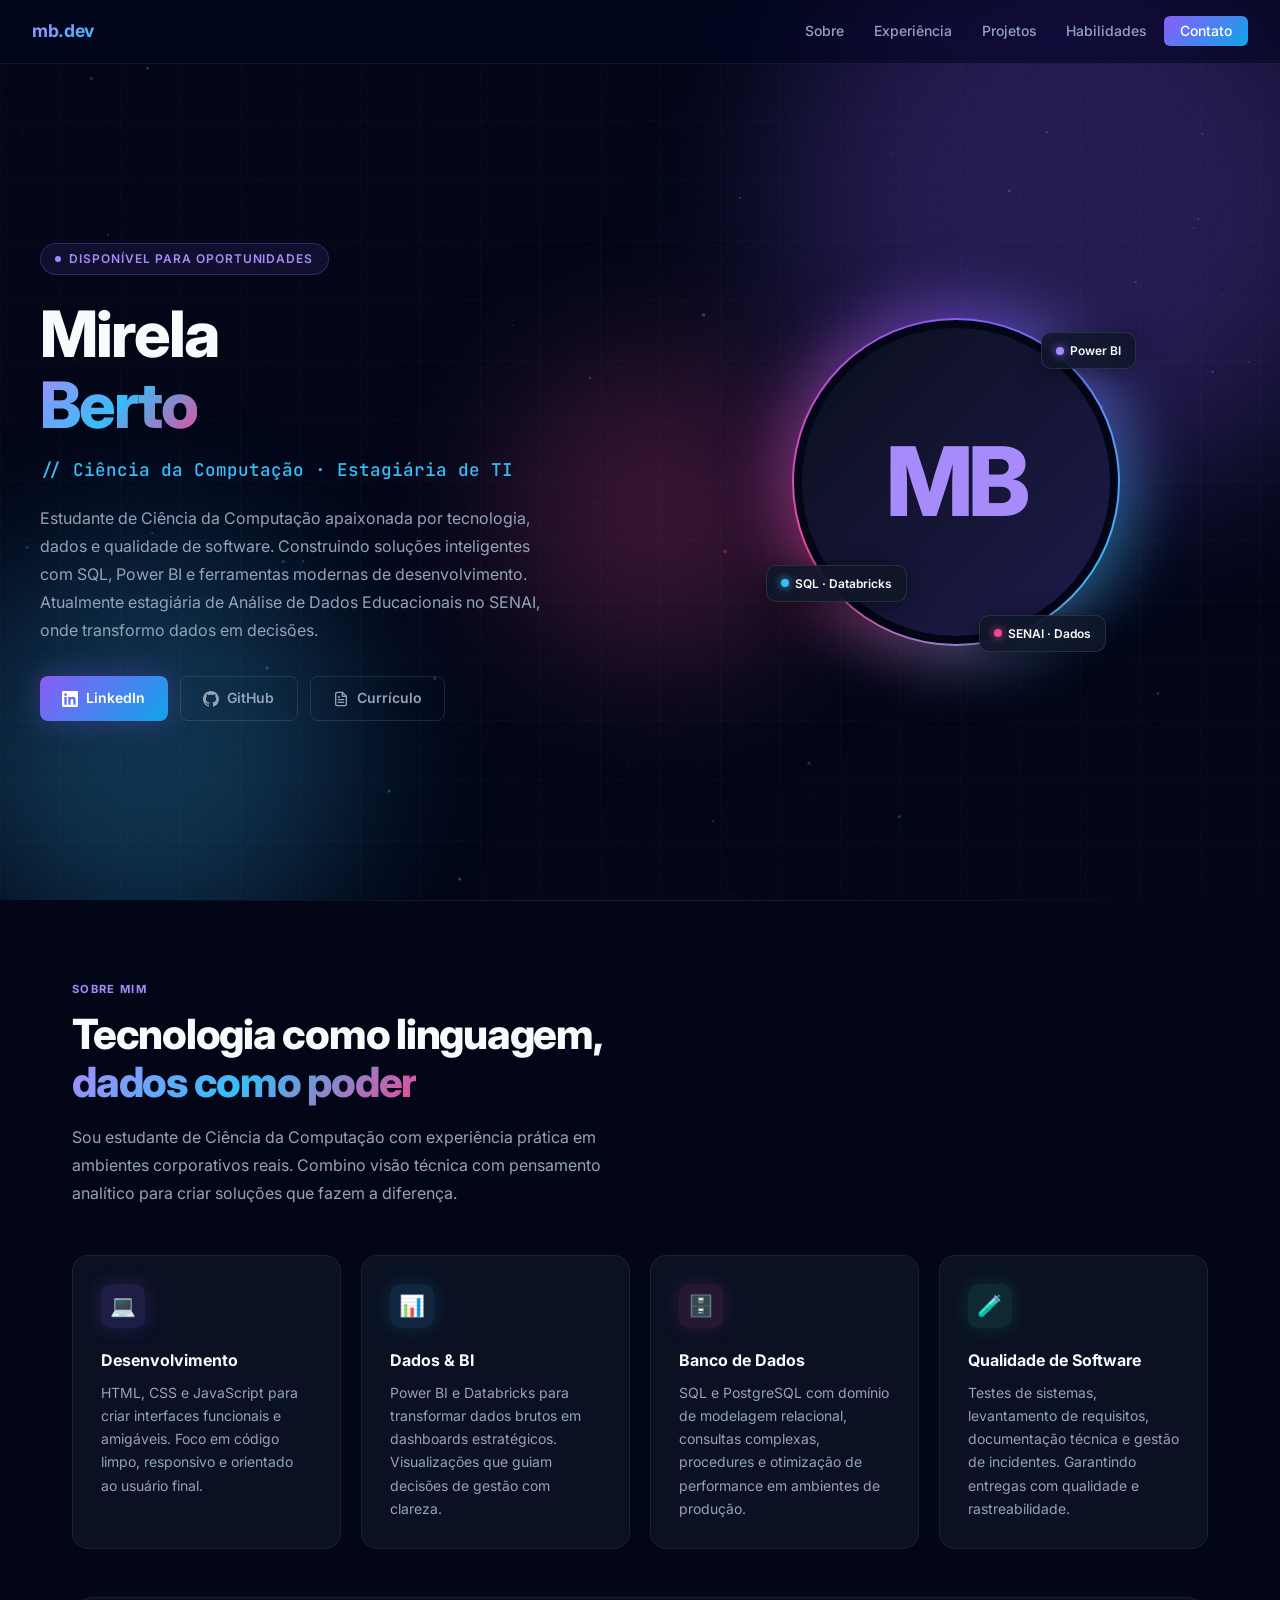
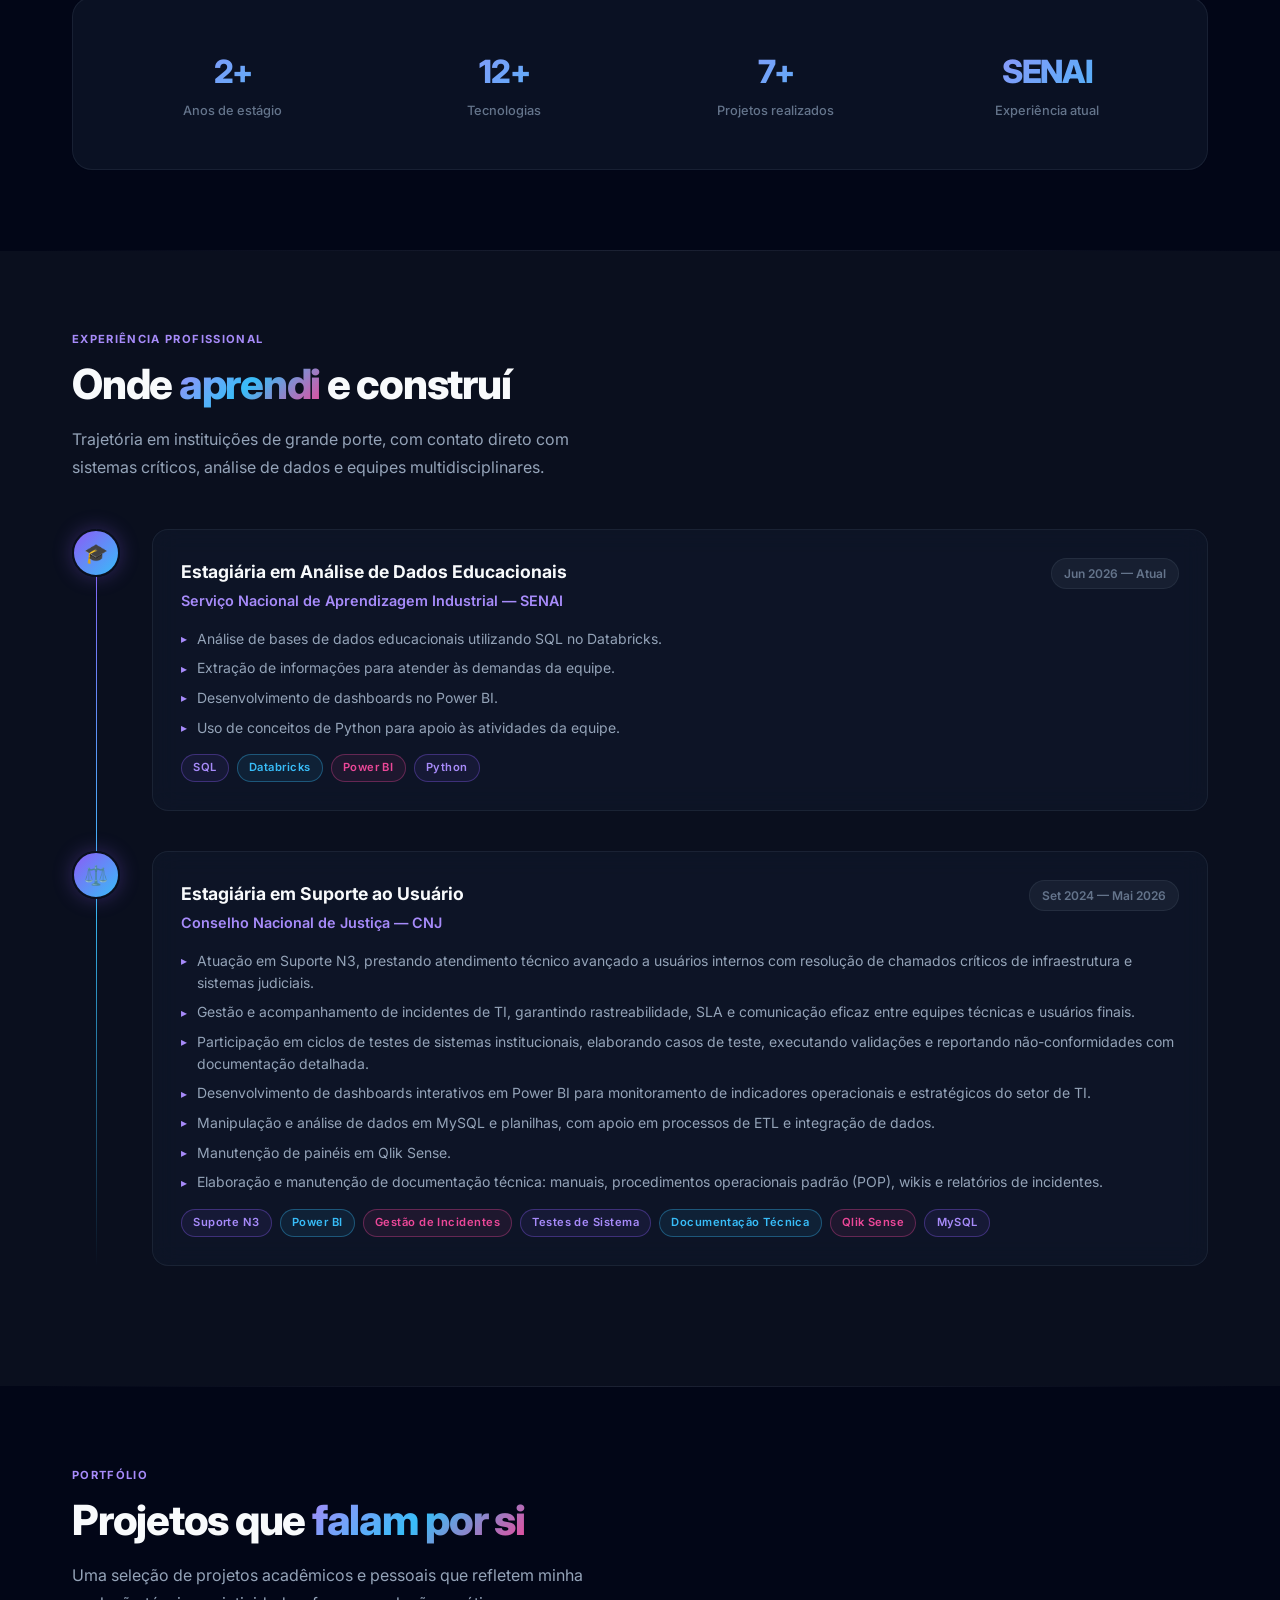
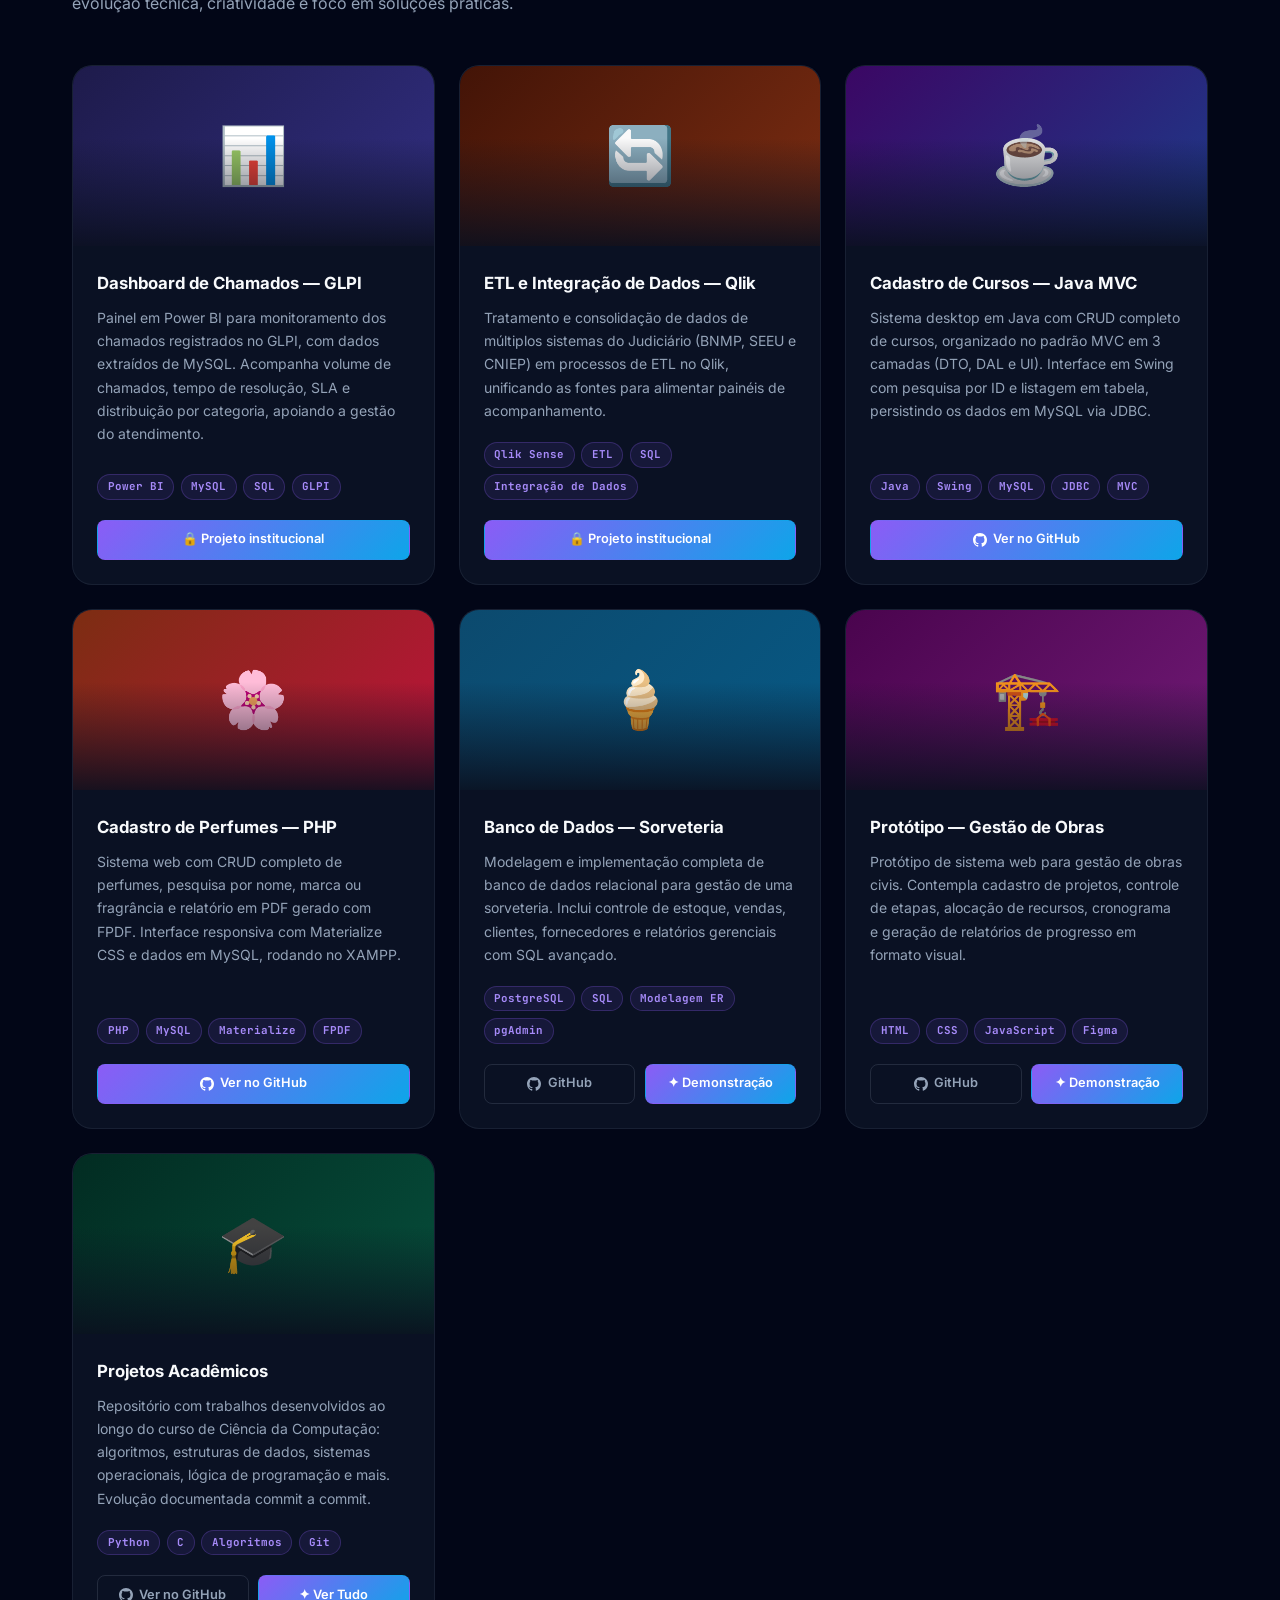
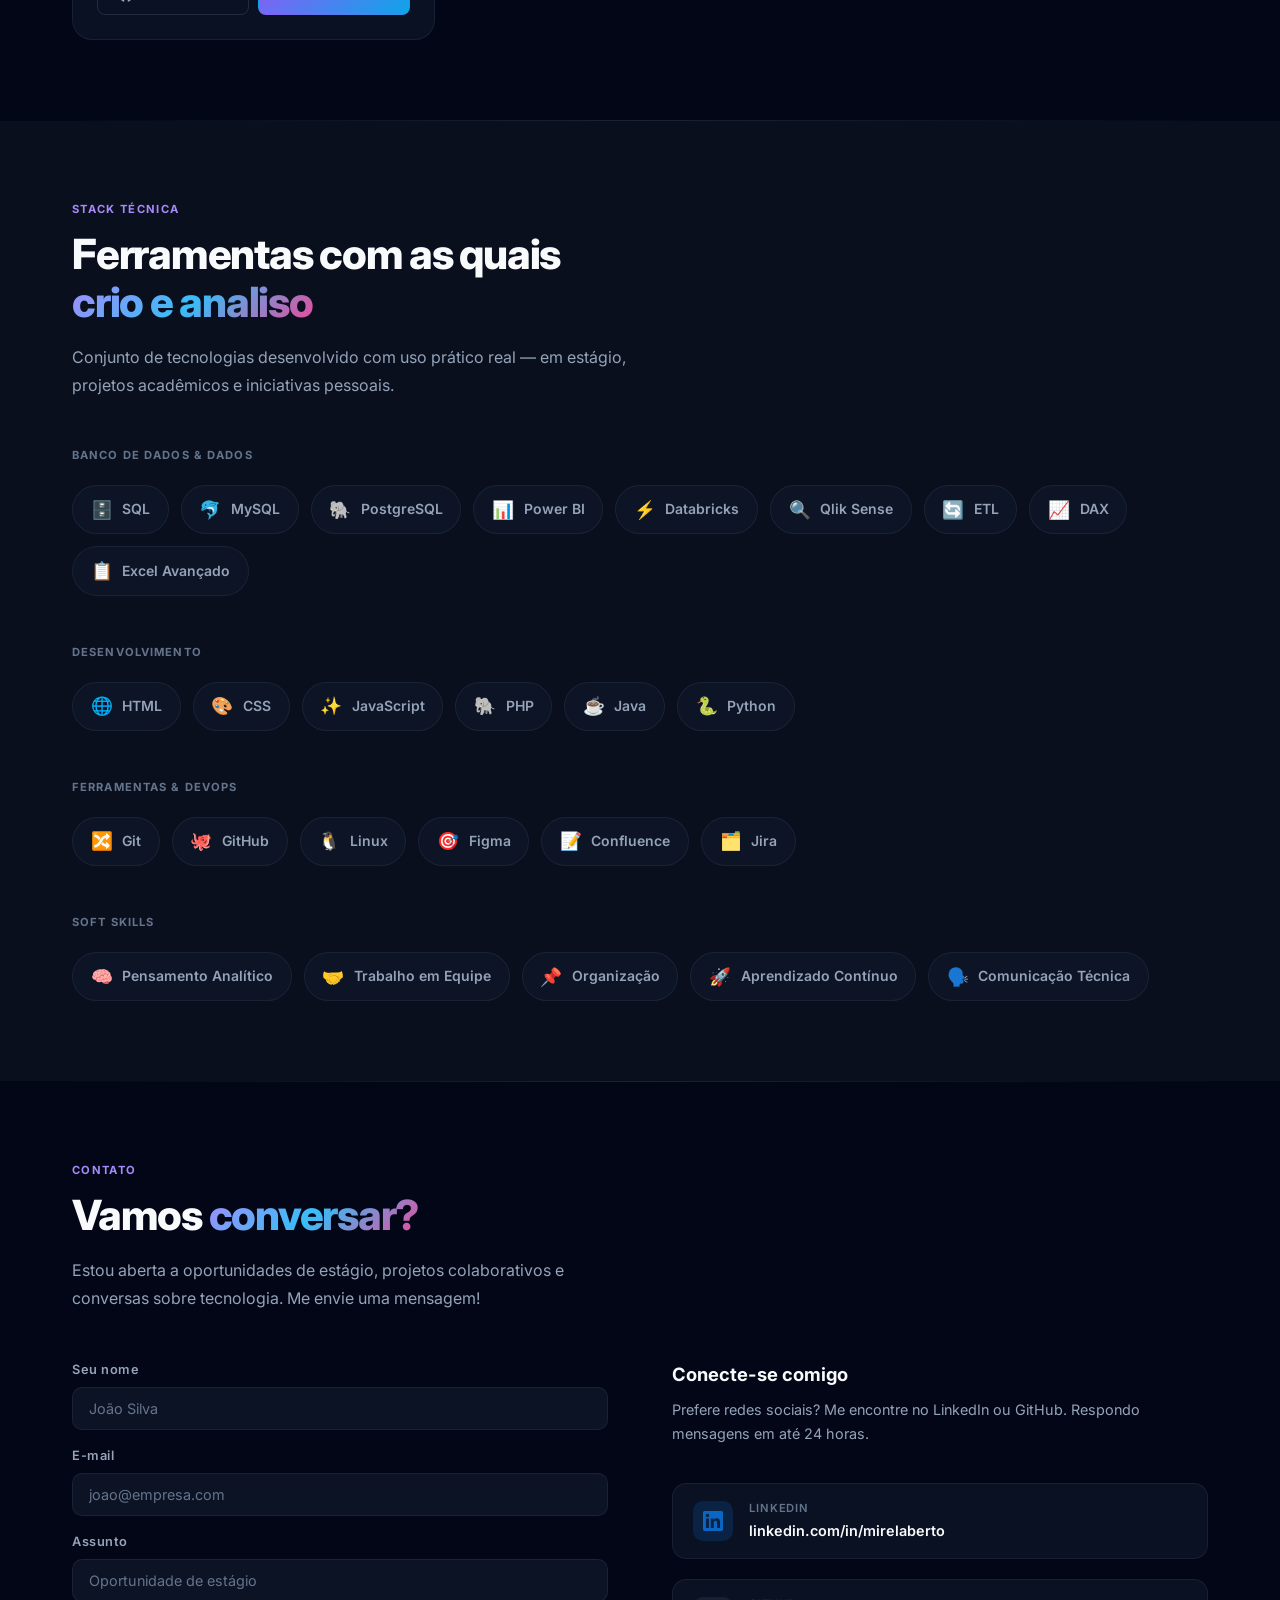
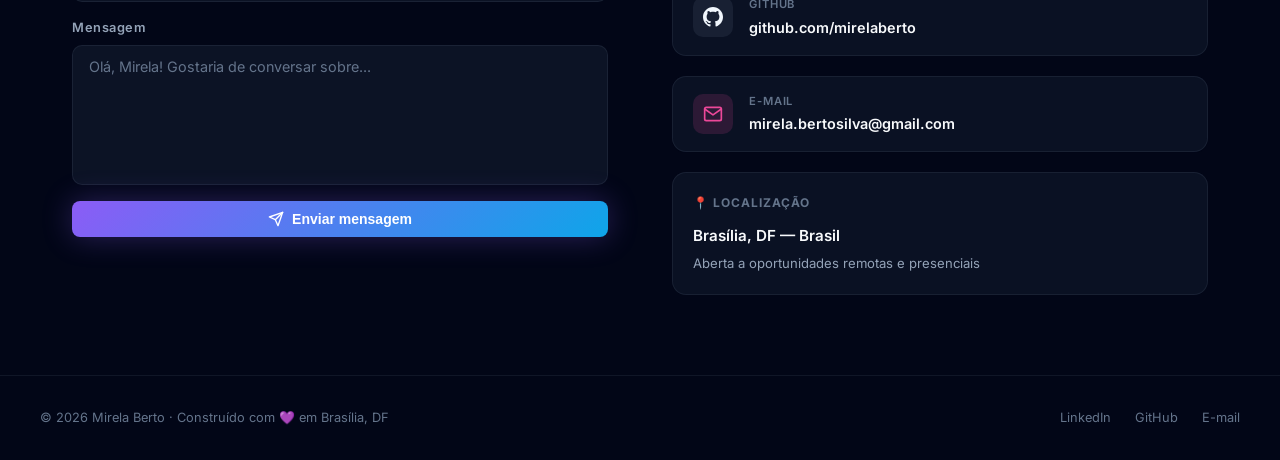
==== index.html @ b23df84f "feat: atualiza portfólio com o currículo (SENAI, CNJ, habilidades, e-mail, currículo em PDF) - adici" ====
<!DOCTYPE html>
<html lang="pt-BR">
<head>
<meta charset="UTF-8" />
<meta name="viewport" content="width=device-width, initial-scale=1.0" />
<title>Mirela Berto — Ciência da Computação</title>
<link rel="preconnect" href="https://fonts.googleapis.com" />
<link rel="preconnect" href="https://fonts.gstatic.com" crossorigin />
<link href="https://fonts.googleapis.com/css2?family=Inter:wght@300;400;500;600;700;800;900&family=JetBrains+Mono:wght@400;500&display=swap" rel="stylesheet" />
<link rel="stylesheet" href="css/style.css" />
</head>
<body>

<!-- ─── NAVBAR ─── -->
<nav id="navbar">
  <a class="nav-logo" href="#hero">mb.dev</a>
  <ul class="nav-links">
    <li><a href="#sobre">Sobre</a></li>
    <li><a href="#experiencia">Experiência</a></li>
    <li><a href="#projetos">Projetos</a></li>
    <li><a href="#habilidades">Habilidades</a></li>
    <li><a href="#contato" class="nav-cta">Contato</a></li>
  </ul>
  <button class="hamburger" id="hamburger" aria-label="Menu">
    <span></span><span></span><span></span>
  </button>
</nav>

<!-- ─── MOBILE NAV ─── -->
<div class="mobile-nav" id="mobileNav">
  <a href="#sobre" onclick="closeMobileNav()">Sobre</a>
  <a href="#experiencia" onclick="closeMobileNav()">Experiência</a>
  <a href="#projetos" onclick="closeMobileNav()">Projetos</a>
  <a href="#habilidades" onclick="closeMobileNav()">Habilidades</a>
  <a href="#contato" onclick="closeMobileNav()">Contato</a>
</div>

<!-- ─── HERO ─── -->
<section id="hero">
  <div class="hero-bg">
    <div class="hero-grid"></div>
    <div class="hero-orb orb1"></div>
    <div class="hero-orb orb2"></div>
    <div class="hero-orb orb3"></div>
  </div>
  <div class="hero-content">
    <div class="hero-text">
      <div class="hero-badge">Disponível para oportunidades</div>
      <h1>Mirela<br /><span class="gradient-text">Berto</span></h1>
      <p class="hero-subtitle">// Ciência da Computação · Estagiária de TI</p>
      <p class="hero-desc">
        Estudante de Ciência da Computação apaixonada por tecnologia, dados e qualidade de software. 
        Construindo soluções inteligentes com SQL, Power BI e ferramentas modernas de desenvolvimento. 
        Atualmente estagiária de Análise de Dados Educacionais no SENAI, onde transformo dados em decisões.
      </p>
      <div class="hero-buttons">
        <a href="https://linkedin.com/in/mirelaberto" target="_blank" class="btn btn-primary">
          <svg width="16" height="16" viewBox="0 0 24 24" fill="currentColor"><path d="M20.447 20.452h-3.554v-5.569c0-1.328-.027-3.037-1.852-3.037-1.853 0-2.136 1.445-2.136 2.939v5.667H9.351V9h3.414v1.561h.046c.477-.9 1.637-1.85 3.37-1.85 3.601 0 4.267 2.37 4.267 5.455v6.286zM5.337 7.433c-1.144 0-2.063-.926-2.063-2.065 0-1.138.92-2.063 2.063-2.063 1.14 0 2.064.925 2.064 2.063 0 1.139-.925 2.065-2.064 2.065zm1.782 13.019H3.555V9h3.564v11.452zM22.225 0H1.771C.792 0 0 .774 0 1.729v20.542C0 23.227.792 24 1.771 24h20.451C23.2 24 24 23.227 24 22.271V1.729C24 .774 23.2 0 22.222 0h.003z"/></svg>
          LinkedIn
        </a>
        <a href="https://github.com/mirelaberto" target="_blank" class="btn btn-outline">
          <svg width="16" height="16" viewBox="0 0 24 24" fill="currentColor"><path d="M12 0c-6.626 0-12 5.373-12 12 0 5.302 3.438 9.8 8.207 11.387.599.111.793-.261.793-.577v-2.234c-3.338.726-4.033-1.416-4.033-1.416-.546-1.387-1.333-1.756-1.333-1.756-1.089-.745.083-.729.083-.729 1.205.084 1.839 1.237 1.839 1.237 1.07 1.834 2.807 1.304 3.492.997.107-.775.418-1.305.762-1.604-2.665-.305-5.467-1.334-5.467-5.931 0-1.311.469-2.381 1.236-3.221-.124-.303-.535-1.524.117-3.176 0 0 1.008-.322 3.301 1.23.957-.266 1.983-.399 3.003-.404 1.02.005 2.047.138 3.006.404 2.291-1.552 3.297-1.23 3.297-1.23.653 1.653.242 2.874.118 3.176.77.84 1.235 1.911 1.235 3.221 0 4.609-2.807 5.624-5.479 5.921.43.372.823 1.102.823 2.222v3.293c0 .319.192.694.801.576 4.765-1.589 8.199-6.086 8.199-11.386 0-6.627-5.373-12-12-12z"/></svg>
          GitHub
        </a>
        <a href="assets/Curriculo-Mirela-Berto.pdf" target="_blank" download class="btn btn-outline">
          <svg width="16" height="16" viewBox="0 0 24 24" fill="none" stroke="currentColor" stroke-width="2" stroke-linecap="round" stroke-linejoin="round"><path d="M14 2H6a2 2 0 0 0-2 2v16a2 2 0 0 0 2 2h12a2 2 0 0 0 2-2V8z"/><polyline points="14 2 14 8 20 8"/><line x1="16" y1="13" x2="8" y2="13"/><line x1="16" y1="17" x2="8" y2="17"/><polyline points="10 9 9 9 8 9"/></svg>
          Currículo
        </a>
      </div>
    </div>
    <div class="hero-visual">
      <div class="profile-wrapper">
        <div class="profile-glow"></div>
        <div class="profile-ring"><div class="profile-ring-inner"></div></div>
        <div class="profile-img">MB</div>
        <div class="float-tag ft1 tag-purple">
          <span class="tag-dot"></span> Power BI
        </div>
        <div class="float-tag ft2 tag-blue">
          <span class="tag-dot"></span> SQL · Databricks
        </div>
        <div class="float-tag ft3 tag-pink">
          <span class="tag-dot"></span> SENAI · Dados
        </div>
      </div>
    </div>
  </div>
</section>

<!-- ─── SOBRE ─── -->
<div class="section-divider"></div>
<section id="sobre">
  <div class="section-wrapper">
    <p class="section-label reveal">Sobre mim</p>
    <h2 class="section-title reveal">Tecnologia como linguagem,<br /><span class="gradient-text">dados como poder</span></h2>
    <p class="section-desc reveal">
      Sou estudante de Ciência da Computação com experiência prática em ambientes corporativos reais. 
      Combino visão técnica com pensamento analítico para criar soluções que fazem a diferença.
    </p>
    <div class="about-grid">
      <div class="about-card reveal">
        <div class="card-icon icon-purple">💻</div>
        <h3 class="card-title">Desenvolvimento</h3>
        <p class="card-desc">HTML, CSS e JavaScript para criar interfaces funcionais e amigáveis. Foco em código limpo, responsivo e orientado ao usuário final.</p>
      </div>
      <div class="about-card reveal">
        <div class="card-icon icon-blue">📊</div>
        <h3 class="card-title">Dados & BI</h3>
        <p class="card-desc">Power BI e Databricks para transformar dados brutos em dashboards estratégicos. Visualizações que guiam decisões de gestão com clareza.</p>
      </div>
      <div class="about-card reveal">
        <div class="card-icon icon-pink">🗄️</div>
        <h3 class="card-title">Banco de Dados</h3>
        <p class="card-desc">SQL e PostgreSQL com domínio de modelagem relacional, consultas complexas, procedures e otimização de performance em ambientes de produção.</p>
      </div>
      <div class="about-card reveal">
        <div class="card-icon icon-green">🧪</div>
        <h3 class="card-title">Qualidade de Software</h3>
        <p class="card-desc">Testes de sistemas, levantamento de requisitos, documentação técnica e gestão de incidentes. Garantindo entregas com qualidade e rastreabilidade.</p>
      </div>
    </div>
    <div class="stats-row reveal">
      <div class="stat-item">
        <div class="stat-num">2+</div>
        <div class="stat-label">Anos de estágio</div>
      </div>
      <div class="stat-item">
        <div class="stat-num">12+</div>
        <div class="stat-label">Tecnologias</div>
      </div>
      <div class="stat-item">
        <div class="stat-num">7+</div>
        <div class="stat-label">Projetos realizados</div>
      </div>
      <div class="stat-item">
        <div class="stat-num">SENAI</div>
        <div class="stat-label">Experiência atual</div>
      </div>
    </div>
  </div>
</section>

<!-- ─── EXPERIÊNCIA ─── -->
<div class="section-divider"></div>
<section id="experiencia">
  <div class="section-wrapper">
    <p class="section-label reveal">Experiência profissional</p>
    <h2 class="section-title reveal">Onde <span class="gradient-text">aprendi</span> e construí</h2>
    <p class="section-desc reveal">
      Trajetória em instituições de grande porte, com contato direto com sistemas críticos, análise de dados e equipes multidisciplinares.
    </p>
    <div class="timeline">
      <div class="timeline-item">
        <div class="timeline-dot">🎓</div>
        <div class="timeline-body">
          <div class="timeline-header">
            <div>
              <div class="timeline-role">Estagiária em Análise de Dados Educacionais</div>
              <div class="timeline-company">Serviço Nacional de Aprendizagem Industrial — SENAI</div>
            </div>
            <span class="timeline-date">Jun 2026 — Atual</span>
          </div>
          <ul class="timeline-tasks">
            <li>Análise de bases de dados educacionais utilizando SQL no Databricks.</li>
            <li>Extração de informações para atender às demandas da equipe.</li>
            <li>Desenvolvimento de dashboards no Power BI.</li>
            <li>Uso de conceitos de Python para apoio às atividades da equipe.</li>
          </ul>
          <div class="timeline-tags">
            <span class="tech-tag tag-v-purple">SQL</span>
            <span class="tech-tag tag-v-blue">Databricks</span>
            <span class="tech-tag tag-v-pink">Power BI</span>
            <span class="tech-tag tag-v-purple">Python</span>
          </div>
        </div>
      </div>
      <div class="timeline-item">
        <div class="timeline-dot">⚖️</div>
        <div class="timeline-body">
          <div class="timeline-header">
            <div>
              <div class="timeline-role">Estagiária em Suporte ao Usuário</div>
              <div class="timeline-company">Conselho Nacional de Justiça — CNJ</div>
            </div>
            <span class="timeline-date">Set 2024 — Mai 2026</span>
          </div>
          <ul class="timeline-tasks">
            <li>Atuação em Suporte N3, prestando atendimento técnico avançado a usuários internos com resolução de chamados críticos de infraestrutura e sistemas judiciais.</li>
            <li>Gestão e acompanhamento de incidentes de TI, garantindo rastreabilidade, SLA e comunicação eficaz entre equipes técnicas e usuários finais.</li>
            <li>Participação em ciclos de testes de sistemas institucionais, elaborando casos de teste, executando validações e reportando não-conformidades com documentação detalhada.</li>
            <li>Desenvolvimento de dashboards interativos em Power BI para monitoramento de indicadores operacionais e estratégicos do setor de TI.</li>
            <li>Manipulação e análise de dados em MySQL e planilhas, com apoio em processos de ETL e integração de dados.</li>
            <li>Manutenção de painéis em Qlik Sense.</li>
            <li>Elaboração e manutenção de documentação técnica: manuais, procedimentos operacionais padrão (POP), wikis e relatórios de incidentes.</li>
          </ul>
          <div class="timeline-tags">
            <span class="tech-tag tag-v-purple">Suporte N3</span>
            <span class="tech-tag tag-v-blue">Power BI</span>
            <span class="tech-tag tag-v-pink">Gestão de Incidentes</span>
            <span class="tech-tag tag-v-purple">Testes de Sistema</span>
            <span class="tech-tag tag-v-blue">Documentação Técnica</span>
            <span class="tech-tag tag-v-pink">Qlik Sense</span>
            <span class="tech-tag tag-v-purple">MySQL</span>
          </div>
        </div>
      </div>
    </div>
  </div>
</section>

<!-- ─── PROJETOS ─── -->
<div class="section-divider"></div>
<section id="projetos">
  <div class="section-wrapper">
    <p class="section-label reveal">Portfólio</p>
    <h2 class="section-title reveal">Projetos que <span class="gradient-text">falam por si</span></h2>
    <p class="section-desc reveal">
      Uma seleção de projetos acadêmicos e pessoais que refletem minha evolução técnica, criatividade e foco em soluções práticas.
    </p>
    <div class="projects-grid">

      <!-- Projeto 1 -->
      <div class="project-card reveal">
        <div class="project-image">
          <div class="proj-bg proj-bg-1">📊</div>
        </div>
        <div class="project-body">
          <h3 class="project-title">Dashboard de Chamados — GLPI</h3>
          <p class="project-desc">Painel em Power BI para monitoramento dos chamados registrados no GLPI, com dados extraídos de MySQL. Acompanha volume de chamados, tempo de resolução, SLA e distribuição por categoria, apoiando a gestão do atendimento.</p>
          <div class="project-stack">
            <span class="stack-badge">Power BI</span>
            <span class="stack-badge">MySQL</span>
            <span class="stack-badge">SQL</span>
            <span class="stack-badge">GLPI</span>
          </div>
          <div class="project-actions">
            <a href="#" class="proj-btn proj-btn-primary" onclick="showToast('🔒 Projeto institucional — acesso restrito'); return false;">
              🔒 Projeto institucional
            </a>
          </div>
        </div>
      </div>

      <!-- Projeto 2 -->
      <div class="project-card reveal">
        <div class="project-image">
          <div class="proj-bg proj-bg-5">🔄</div>
        </div>
        <div class="project-body">
          <h3 class="project-title">ETL e Integração de Dados — Qlik</h3>
          <p class="project-desc">Tratamento e consolidação de dados de múltiplos sistemas do Judiciário (BNMP, SEEU e CNIEP) em processos de ETL no Qlik, unificando as fontes para alimentar painéis de acompanhamento.</p>
          <div class="project-stack">
            <span class="stack-badge">Qlik Sense</span>
            <span class="stack-badge">ETL</span>
            <span class="stack-badge">SQL</span>
            <span class="stack-badge">Integração de Dados</span>
          </div>
          <div class="project-actions">
            <a href="#" class="proj-btn proj-btn-primary" onclick="showToast('🔒 Projeto institucional — acesso restrito'); return false;">
              🔒 Projeto institucional
            </a>
          </div>
        </div>
      </div>

      <!-- Projeto 3 -->
      <div class="project-card reveal">
        <div class="project-image">
          <div class="proj-bg proj-bg-6">☕</div>
        </div>
        <div class="project-body">
          <h3 class="project-title">Cadastro de Cursos — Java MVC</h3>
          <p class="project-desc">Sistema desktop em Java com CRUD completo de cursos, organizado no padrão MVC em 3 camadas (DTO, DAL e UI). Interface em Swing com pesquisa por ID e listagem em tabela, persistindo os dados em MySQL via JDBC.</p>
          <div class="project-stack">
            <span class="stack-badge">Java</span>
            <span class="stack-badge">Swing</span>
            <span class="stack-badge">MySQL</span>
            <span class="stack-badge">JDBC</span>
            <span class="stack-badge">MVC</span>
          </div>
          <div class="project-actions">
            <a href="https://github.com/MirelaBerto/provaA1_Cursos" target="_blank" class="proj-btn proj-btn-primary">
              <svg width="14" height="14" viewBox="0 0 24 24" fill="currentColor"><path d="M12 0c-6.626 0-12 5.373-12 12 0 5.302 3.438 9.8 8.207 11.387.599.111.793-.261.793-.577v-2.234c-3.338.726-4.033-1.416-4.033-1.416-.546-1.387-1.333-1.756-1.333-1.756-1.089-.745.083-.729.083-.729 1.205.084 1.839 1.237 1.839 1.237 1.07 1.834 2.807 1.304 3.492.997.107-.775.418-1.305.762-1.604-2.665-.305-5.467-1.334-5.467-5.931 0-1.311.469-2.381 1.236-3.221-.124-.303-.535-1.524.117-3.176 0 0 1.008-.322 3.301 1.23.957-.266 1.983-.399 3.003-.404 1.02.005 2.047.138 3.006.404 2.291-1.552 3.297-1.23 3.297-1.23.653 1.653.242 2.874.118 3.176.77.84 1.235 1.911 1.235 3.221 0 4.609-2.807 5.624-5.479 5.921.43.372.823 1.102.823 2.222v3.293c0 .319.192.694.801.576 4.765-1.589 8.199-6.086 8.199-11.386 0-6.627-5.373-12-12-12z"/></svg>
              Ver no GitHub
            </a>
          </div>
        </div>
      </div>

      <!-- Projeto 4 -->
      <div class="project-card reveal">
        <div class="project-image">
          <div class="proj-bg proj-bg-7">🌸</div>
        </div>
        <div class="project-body">
          <h3 class="project-title">Cadastro de Perfumes — PHP</h3>
          <p class="project-desc">Sistema web com CRUD completo de perfumes, pesquisa por nome, marca ou fragrância e relatório em PDF gerado com FPDF. Interface responsiva com Materialize CSS e dados em MySQL, rodando no XAMPP.</p>
          <div class="project-stack">
            <span class="stack-badge">PHP</span>
            <span class="stack-badge">MySQL</span>
            <span class="stack-badge">Materialize</span>
            <span class="stack-badge">FPDF</span>
          </div>
          <div class="project-actions">
            <a href="https://github.com/MirelaBerto/ProvaA1Grupo16" target="_blank" class="proj-btn proj-btn-primary">
              <svg width="14" height="14" viewBox="0 0 24 24" fill="currentColor"><path d="M12 0c-6.626 0-12 5.373-12 12 0 5.302 3.438 9.8 8.207 11.387.599.111.793-.261.793-.577v-2.234c-3.338.726-4.033-1.416-4.033-1.416-.546-1.387-1.333-1.756-1.333-1.756-1.089-.745.083-.729.083-.729 1.205.084 1.839 1.237 1.839 1.237 1.07 1.834 2.807 1.304 3.492.997.107-.775.418-1.305.762-1.604-2.665-.305-5.467-1.334-5.467-5.931 0-1.311.469-2.381 1.236-3.221-.124-.303-.535-1.524.117-3.176 0 0 1.008-.322 3.301 1.23.957-.266 1.983-.399 3.003-.404 1.02.005 2.047.138 3.006.404 2.291-1.552 3.297-1.23 3.297-1.23.653 1.653.242 2.874.118 3.176.77.84 1.235 1.911 1.235 3.221 0 4.609-2.807 5.624-5.479 5.921.43.372.823 1.102.823 2.222v3.293c0 .319.192.694.801.576 4.765-1.589 8.199-6.086 8.199-11.386 0-6.627-5.373-12-12-12z"/></svg>
              Ver no GitHub
            </a>
          </div>
        </div>
      </div>

      <!-- Projeto 5 -->
      <div class="project-card reveal">
        <div class="project-image">
          <div class="proj-bg proj-bg-2">🍦</div>
        </div>
        <div class="project-body">
          <h3 class="project-title">Banco de Dados — Sorveteria</h3>
          <p class="project-desc">Modelagem e implementação completa de banco de dados relacional para gestão de uma sorveteria. Inclui controle de estoque, vendas, clientes, fornecedores e relatórios gerenciais com SQL avançado.</p>
          <div class="project-stack">
            <span class="stack-badge">PostgreSQL</span>
            <span class="stack-badge">SQL</span>
            <span class="stack-badge">Modelagem ER</span>
            <span class="stack-badge">pgAdmin</span>
          </div>
          <div class="project-actions">
            <a href="https://github.com/mirelaberto" target="_blank" class="proj-btn">
              <svg width="14" height="14" viewBox="0 0 24 24" fill="currentColor"><path d="M12 0c-6.626 0-12 5.373-12 12 0 5.302 3.438 9.8 8.207 11.387.599.111.793-.261.793-.577v-2.234c-3.338.726-4.033-1.416-4.033-1.416-.546-1.387-1.333-1.756-1.333-1.756-1.089-.745.083-.729.083-.729 1.205.084 1.839 1.237 1.839 1.237 1.07 1.834 2.807 1.304 3.492.997.107-.775.418-1.305.762-1.604-2.665-.305-5.467-1.334-5.467-5.931 0-1.311.469-2.381 1.236-3.221-.124-.303-.535-1.524.117-3.176 0 0 1.008-.322 3.301 1.23.957-.266 1.983-.399 3.003-.404 1.02.005 2.047.138 3.006.404 2.291-1.552 3.297-1.23 3.297-1.23.653 1.653.242 2.874.118 3.176.77.84 1.235 1.911 1.235 3.221 0 4.609-2.807 5.624-5.479 5.921.43.372.823 1.102.823 2.222v3.293c0 .319.192.694.801.576 4.765-1.589 8.199-6.086 8.199-11.386 0-6.627-5.373-12-12-12z"/></svg>
              GitHub
            </a>
            <a href="#" class="proj-btn proj-btn-primary" onclick="showToast('🚀 Demo em breve!'); return false;">
              ✦ Demonstração
            </a>
          </div>
        </div>
      </div>

      <!-- Projeto 6 -->
      <div class="project-card reveal">
        <div class="project-image">
          <div class="proj-bg proj-bg-3">🏗️</div>
        </div>
        <div class="project-body">
          <h3 class="project-title">Protótipo — Gestão de Obras</h3>
          <p class="project-desc">Protótipo de sistema web para gestão de obras civis. Contempla cadastro de projetos, controle de etapas, alocação de recursos, cronograma e geração de relatórios de progresso em formato visual.</p>
          <div class="project-stack">
            <span class="stack-badge">HTML</span>
            <span class="stack-badge">CSS</span>
            <span class="stack-badge">JavaScript</span>
            <span class="stack-badge">Figma</span>
          </div>
          <div class="project-actions">
            <a href="https://github.com/mirelaberto" target="_blank" class="proj-btn">
              <svg width="14" height="14" viewBox="0 0 24 24" fill="currentColor"><path d="M12 0c-6.626 0-12 5.373-12 12 0 5.302 3.438 9.8 8.207 11.387.599.111.793-.261.793-.577v-2.234c-3.338.726-4.033-1.416-4.033-1.416-.546-1.387-1.333-1.756-1.333-1.756-1.089-.745.083-.729.083-.729 1.205.084 1.839 1.237 1.839 1.237 1.07 1.834 2.807 1.304 3.492.997.107-.775.418-1.305.762-1.604-2.665-.305-5.467-1.334-5.467-5.931 0-1.311.469-2.381 1.236-3.221-.124-.303-.535-1.524.117-3.176 0 0 1.008-.322 3.301 1.23.957-.266 1.983-.399 3.003-.404 1.02.005 2.047.138 3.006.404 2.291-1.552 3.297-1.23 3.297-1.23.653 1.653.242 2.874.118 3.176.77.84 1.235 1.911 1.235 3.221 0 4.609-2.807 5.624-5.479 5.921.43.372.823 1.102.823 2.222v3.293c0 .319.192.694.801.576 4.765-1.589 8.199-6.086 8.199-11.386 0-6.627-5.373-12-12-12z"/></svg>
              GitHub
            </a>
            <a href="#" class="proj-btn proj-btn-primary" onclick="showToast('🚀 Demo em breve!'); return false;">
              ✦ Demonstração
            </a>
          </div>
        </div>
      </div>

      <!-- Projeto 7 -->
      <div class="project-card reveal">
        <div class="project-image">
          <div class="proj-bg proj-bg-4">🎓</div>
        </div>
        <div class="project-body">
          <h3 class="project-title">Projetos Acadêmicos</h3>
          <p class="project-desc">Repositório com trabalhos desenvolvidos ao longo do curso de Ciência da Computação: algoritmos, estruturas de dados, sistemas operacionais, lógica de programação e mais. Evolução documentada commit a commit.</p>
          <div class="project-stack">
            <span class="stack-badge">Python</span>
            <span class="stack-badge">C</span>
            <span class="stack-badge">Algoritmos</span>
            <span class="stack-badge">Git</span>
          </div>
          <div class="project-actions">
            <a href="https://github.com/mirelaberto" target="_blank" class="proj-btn">
              <svg width="14" height="14" viewBox="0 0 24 24" fill="currentColor"><path d="M12 0c-6.626 0-12 5.373-12 12 0 5.302 3.438 9.8 8.207 11.387.599.111.793-.261.793-.577v-2.234c-3.338.726-4.033-1.416-4.033-1.416-.546-1.387-1.333-1.756-1.333-1.756-1.089-.745.083-.729.083-.729 1.205.084 1.839 1.237 1.839 1.237 1.07 1.834 2.807 1.304 3.492.997.107-.775.418-1.305.762-1.604-2.665-.305-5.467-1.334-5.467-5.931 0-1.311.469-2.381 1.236-3.221-.124-.303-.535-1.524.117-3.176 0 0 1.008-.322 3.301 1.23.957-.266 1.983-.399 3.003-.404 1.02.005 2.047.138 3.006.404 2.291-1.552 3.297-1.23 3.297-1.23.653 1.653.242 2.874.118 3.176.77.84 1.235 1.911 1.235 3.221 0 4.609-2.807 5.624-5.479 5.921.43.372.823 1.102.823 2.222v3.293c0 .319.192.694.801.576 4.765-1.589 8.199-6.086 8.199-11.386 0-6.627-5.373-12-12-12z"/></svg>
              Ver no GitHub
            </a>
            <a href="https://github.com/mirelaberto" target="_blank" class="proj-btn proj-btn-primary">
              ✦ Ver Tudo
            </a>
          </div>
        </div>
      </div>

    </div>
  </div>
</section>

<!-- ─── HABILIDADES ─── -->
<div class="section-divider"></div>
<section id="habilidades">
  <div class="section-wrapper">
    <p class="section-label reveal">Stack técnica</p>
    <h2 class="section-title reveal">Ferramentas com as quais<br /><span class="gradient-text">crio e analiso</span></h2>
    <p class="section-desc reveal">
      Conjunto de tecnologias desenvolvido com uso prático real — em estágio, projetos acadêmicos e iniciativas pessoais.
    </p>
    <div class="skills-container">
      <div class="skills-category reveal">
        <h3>Banco de dados & dados</h3>
        <div class="skills-grid">
          <div class="skill-chip"><span class="skill-icon">🗄️</span><span class="skill-name">SQL</span></div>
          <div class="skill-chip"><span class="skill-icon">🐬</span><span class="skill-name">MySQL</span></div>
          <div class="skill-chip"><span class="skill-icon">🐘</span><span class="skill-name">PostgreSQL</span></div>
          <div class="skill-chip"><span class="skill-icon">📊</span><span class="skill-name">Power BI</span></div>
          <div class="skill-chip"><span class="skill-icon">⚡</span><span class="skill-name">Databricks</span></div>
          <div class="skill-chip"><span class="skill-icon">🔍</span><span class="skill-name">Qlik Sense</span></div>
          <div class="skill-chip"><span class="skill-icon">🔄</span><span class="skill-name">ETL</span></div>
          <div class="skill-chip"><span class="skill-icon">📈</span><span class="skill-name">DAX</span></div>
          <div class="skill-chip"><span class="skill-icon">📋</span><span class="skill-name">Excel Avançado</span></div>
        </div>
      </div>
      <div class="skills-category reveal">
        <h3>Desenvolvimento</h3>
        <div class="skills-grid">
          <div class="skill-chip"><span class="skill-icon">🌐</span><span class="skill-name">HTML</span></div>
          <div class="skill-chip"><span class="skill-icon">🎨</span><span class="skill-name">CSS</span></div>
          <div class="skill-chip"><span class="skill-icon">✨</span><span class="skill-name">JavaScript</span></div>
          <div class="skill-chip"><span class="skill-icon">🐘</span><span class="skill-name">PHP</span></div>
          <div class="skill-chip"><span class="skill-icon">☕</span><span class="skill-name">Java</span></div>
          <div class="skill-chip"><span class="skill-icon">🐍</span><span class="skill-name">Python</span></div>
        </div>
      </div>
      <div class="skills-category reveal">
        <h3>Ferramentas & DevOps</h3>
        <div class="skills-grid">
          <div class="skill-chip"><span class="skill-icon">🔀</span><span class="skill-name">Git</span></div>
          <div class="skill-chip"><span class="skill-icon">🐙</span><span class="skill-name">GitHub</span></div>
          <div class="skill-chip"><span class="skill-icon">🐧</span><span class="skill-name">Linux</span></div>
          <div class="skill-chip"><span class="skill-icon">🎯</span><span class="skill-name">Figma</span></div>
          <div class="skill-chip"><span class="skill-icon">📝</span><span class="skill-name">Confluence</span></div>
          <div class="skill-chip"><span class="skill-icon">🗂️</span><span class="skill-name">Jira</span></div>
        </div>
      </div>
      <div class="skills-category reveal">
        <h3>Soft skills</h3>
        <div class="skills-grid">
          <div class="skill-chip"><span class="skill-icon">🧠</span><span class="skill-name">Pensamento Analítico</span></div>
          <div class="skill-chip"><span class="skill-icon">🤝</span><span class="skill-name">Trabalho em Equipe</span></div>
          <div class="skill-chip"><span class="skill-icon">📌</span><span class="skill-name">Organização</span></div>
          <div class="skill-chip"><span class="skill-icon">🚀</span><span class="skill-name">Aprendizado Contínuo</span></div>
          <div class="skill-chip"><span class="skill-icon">🗣️</span><span class="skill-name">Comunicação Técnica</span></div>
        </div>
      </div>
    </div>
  </div>
</section>

<!-- ─── CONTATO ─── -->
<div class="section-divider"></div>
<section id="contato">
  <div class="section-wrapper">
    <p class="section-label reveal">Contato</p>
    <h2 class="section-title reveal">Vamos <span class="gradient-text">conversar?</span></h2>
    <p class="section-desc reveal">
      Estou aberta a oportunidades de estágio, projetos colaborativos e conversas sobre tecnologia. Me envie uma mensagem!
    </p>
    <div class="contact-grid">
      <div class="contact-form-group reveal">
        <div class="form-field">
          <label class="form-label">Seu nome</label>
          <input type="text" class="form-input" placeholder="João Silva" id="fname" />
        </div>
        <div class="form-field">
          <label class="form-label">E-mail</label>
          <input type="email" class="form-input" placeholder="joao@empresa.com" id="femail" />
        </div>
        <div class="form-field">
          <label class="form-label">Assunto</label>
          <input type="text" class="form-input" placeholder="Oportunidade de estágio" id="fsubject" />
        </div>
        <div class="form-field">
          <label class="form-label">Mensagem</label>
          <textarea class="form-textarea" placeholder="Olá, Mirela! Gostaria de conversar sobre..." id="fmessage"></textarea>
        </div>
        <button class="btn btn-primary" style="width:100%; justify-content:center;" onclick="handleForm()">
          <svg width="16" height="16" viewBox="0 0 24 24" fill="none" stroke="currentColor" stroke-width="2" stroke-linecap="round" stroke-linejoin="round"><line x1="22" y1="2" x2="11" y2="13"/><polygon points="22 2 15 22 11 13 2 9 22 2"/></svg>
          Enviar mensagem
        </button>
      </div>
      <div class="contact-info reveal">
        <div>
          <h3 class="contact-heading">Conecte-se comigo</h3>
          <p class="contact-text">Prefere redes sociais? Me encontre no LinkedIn ou GitHub. Respondo mensagens em até 24 horas.</p>
        </div>
        <a href="https://linkedin.com/in/mirelaberto" target="_blank" class="contact-link">
          <div class="contact-link-icon ci-linkedin">
            <svg width="20" height="20" viewBox="0 0 24 24" fill="#0a66c2"><path d="M20.447 20.452h-3.554v-5.569c0-1.328-.027-3.037-1.852-3.037-1.853 0-2.136 1.445-2.136 2.939v5.667H9.351V9h3.414v1.561h.046c.477-.9 1.637-1.85 3.37-1.85 3.601 0 4.267 2.37 4.267 5.455v6.286zM5.337 7.433c-1.144 0-2.063-.926-2.063-2.065 0-1.138.92-2.063 2.063-2.063 1.14 0 2.064.925 2.064 2.063 0 1.139-.925 2.065-2.064 2.065zm1.782 13.019H3.555V9h3.564v11.452zM22.225 0H1.771C.792 0 0 .774 0 1.729v20.542C0 23.227.792 24 1.771 24h20.451C23.2 24 24 23.227 24 22.271V1.729C24 .774 23.2 0 22.222 0h.003z"/></svg>
          </div>
          <div>
            <div class="contact-link-label">LinkedIn</div>
            <div class="contact-link-value">linkedin.com/in/mirelaberto</div>
          </div>
        </a>
        <a href="https://github.com/mirelaberto" target="_blank" class="contact-link">
          <div class="contact-link-icon ci-github">
            <svg width="20" height="20" viewBox="0 0 24 24" fill="#f0f6fc"><path d="M12 0c-6.626 0-12 5.373-12 12 0 5.302 3.438 9.8 8.207 11.387.599.111.793-.261.793-.577v-2.234c-3.338.726-4.033-1.416-4.033-1.416-.546-1.387-1.333-1.756-1.333-1.756-1.089-.745.083-.729.083-.729 1.205.084 1.839 1.237 1.839 1.237 1.07 1.834 2.807 1.304 3.492.997.107-.775.418-1.305.762-1.604-2.665-.305-5.467-1.334-5.467-5.931 0-1.311.469-2.381 1.236-3.221-.124-.303-.535-1.524.117-3.176 0 0 1.008-.322 3.301 1.23.957-.266 1.983-.399 3.003-.404 1.02.005 2.047.138 3.006.404 2.291-1.552 3.297-1.23 3.297-1.23.653 1.653.242 2.874.118 3.176.77.84 1.235 1.911 1.235 3.221 0 4.609-2.807 5.624-5.479 5.921.43.372.823 1.102.823 2.222v3.293c0 .319.192.694.801.576 4.765-1.589 8.199-6.086 8.199-11.386 0-6.627-5.373-12-12-12z"/></svg>
          </div>
          <div>
            <div class="contact-link-label">GitHub</div>
            <div class="contact-link-value">github.com/mirelaberto</div>
          </div>
        </a>
        <a href="mailto:mirela.bertosilva@gmail.com" class="contact-link">
          <div class="contact-link-icon ci-email">
            <svg width="20" height="20" viewBox="0 0 24 24" fill="none" stroke="#EC4899" stroke-width="2" stroke-linecap="round" stroke-linejoin="round"><path d="M4 4h16c1.1 0 2 .9 2 2v12c0 1.1-.9 2-2 2H4c-1.1 0-2-.9-2-2V6c0-1.1.9-2 2-2z"/><polyline points="22,6 12,13 2,6"/></svg>
          </div>
          <div>
            <div class="contact-link-label">E-mail</div>
            <div class="contact-link-value">mirela.bertosilva@gmail.com</div>
          </div>
        </a>
        <div style="background: var(--card-bg); border: 1px solid var(--border); border-radius: 14px; padding: 1.25rem; backdrop-filter: blur(8px);">
          <div style="font-size: 0.75rem; font-weight: 700; letter-spacing: 0.08em; text-transform: uppercase; color: var(--text3); margin-bottom: 0.75rem;">📍 Localização</div>
          <div style="font-size: 0.95rem; font-weight: 600; color: var(--text); margin-bottom: 0.25rem;">Brasília, DF — Brasil</div>
          <div style="font-size: 0.82rem; color: var(--text2);">Aberta a oportunidades remotas e presenciais</div>
        </div>
      </div>
    </div>
  </div>
</section>

<!-- ─── FOOTER ─── -->
<footer>
  <div class="footer-inner">
    <p class="footer-copy">© 2026 Mirela Berto · Construído com 💜 em Brasília, DF</p>
    <div class="footer-links">
      <a href="https://linkedin.com/in/mirelaberto" target="_blank">LinkedIn</a>
      <a href="https://github.com/mirelaberto" target="_blank">GitHub</a>
      <a href="mailto:mirela.bertosilva@gmail.com">E-mail</a>
    </div>
  </div>
</footer>

<!-- ─── TOAST ─── -->
<div class="toast" id="toast"></div>

<script src="js/main.js"></script>
</body>
</html>
---- css/style.css ----
*, *::before, *::after { box-sizing: border-box; margin: 0; padding: 0; }

:root {
  --bg: #020617;
  --bg2: #0a0f1e;
  --bg3: #0d1224;
  --purple: #8B5CF6;
  --purple-light: #a78bfa;
  --blue: #38BDF8;
  --blue-dark: #0ea5e9;
  --pink: #EC4899;
  --text: #F8FAFC;
  --text2: #94A3B8;
  --text3: #64748B;
  --border: rgba(148,163,184,0.1);
  --border2: rgba(148,163,184,0.18);
  --card-bg: rgba(15,23,42,0.7);
  --glow-purple: rgba(139,92,246,0.3);
  --glow-blue: rgba(56,189,248,0.2);
  --glow-pink: rgba(236,72,153,0.2);
}

html { scroll-behavior: smooth; }

body {
  font-family: 'Inter', sans-serif;
  background: var(--bg);
  color: var(--text);
  overflow-x: hidden;
  line-height: 1.6;
}

/* ─── NOISE OVERLAY ─── */
body::before {
  content: '';
  position: fixed;
  inset: 0;
  background-image: url("data:image/svg+xml,%3Csvg viewBox='0 0 256 256' xmlns='http://www.w3.org/2000/svg'%3E%3Cfilter id='noise'%3E%3CfeTurbulence type='fractalNoise' baseFrequency='0.9' numOctaves='4' stitchTiles='stitch'/%3E%3C/filter%3E%3Crect width='100%25' height='100%25' filter='url(%23noise)' opacity='0.04'/%3E%3C/svg%3E");
  pointer-events: none;
  z-index: 0;
  opacity: 0.4;
}

/* ─── NAVBAR ─── */
nav {
  position: fixed;
  top: 0;
  left: 0;
  right: 0;
  z-index: 100;
  padding: 0 2rem;
  height: 64px;
  display: flex;
  align-items: center;
  justify-content: space-between;
  background: rgba(2,6,23,0.6);
  backdrop-filter: blur(20px) saturate(180%);
  -webkit-backdrop-filter: blur(20px) saturate(180%);
  border-bottom: 1px solid var(--border);
  transition: all 0.3s ease;
}

.nav-logo {
  font-size: 1.1rem;
  font-weight: 700;
  background: linear-gradient(135deg, var(--purple-light), var(--blue));
  -webkit-background-clip: text;
  -webkit-text-fill-color: transparent;
  background-clip: text;
  letter-spacing: -0.02em;
  text-decoration: none;
}

.nav-links {
  display: flex;
  gap: 0.25rem;
  list-style: none;
}

.nav-links a {
  color: var(--text2);
  text-decoration: none;
  font-size: 0.875rem;
  font-weight: 500;
  padding: 0.4rem 0.8rem;
  border-radius: 6px;
  transition: all 0.2s ease;
}

.nav-links a:hover {
  color: var(--text);
  background: rgba(148,163,184,0.08);
}

.nav-cta {
  background: linear-gradient(135deg, var(--purple), var(--blue-dark)) !important;
  color: white !important;
  padding: 0.4rem 1rem !important;
  border-radius: 6px !important;
}

.nav-cta:hover {
  opacity: 0.85;
  background: linear-gradient(135deg, var(--purple), var(--blue-dark)) !important;
}

/* ─── HAMBURGER ─── */
.hamburger {
  display: none;
  flex-direction: column;
  gap: 5px;
  cursor: pointer;
  padding: 4px;
  background: none;
  border: none;
}
.hamburger span {
  display: block;
  width: 22px;
  height: 2px;
  background: var(--text2);
  border-radius: 2px;
  transition: all 0.3s ease;
}

/* ─── MOBILE NAV ─── */
.mobile-nav {
  display: none;
  position: fixed;
  top: 64px;
  left: 0;
  right: 0;
  background: rgba(2,6,23,0.97);
  backdrop-filter: blur(20px);
  border-bottom: 1px solid var(--border);
  padding: 1rem;
  z-index: 99;
  flex-direction: column;
  gap: 0.25rem;
}
.mobile-nav a {
  color: var(--text2);
  text-decoration: none;
  font-size: 0.9rem;
  font-weight: 500;
  padding: 0.6rem 0.8rem;
  border-radius: 6px;
  display: block;
  transition: all 0.2s ease;
}
.mobile-nav a:hover { color: var(--text); background: rgba(148,163,184,0.08); }

/* ─── SECTIONS ─── */
section { position: relative; z-index: 1; }

/* ─── HERO ─── */
#hero {
  min-height: 100vh;
  display: flex;
  align-items: center;
  padding: 8rem 2rem 4rem;
  overflow: hidden;
  position: relative;
}

.hero-bg {
  position: absolute;
  inset: 0;
  overflow: hidden;
  pointer-events: none;
}

.hero-orb {
  position: absolute;
  border-radius: 50%;
  filter: blur(80px);
  opacity: 0.25;
}
.orb1 { width: 600px; height: 600px; background: var(--purple); top: -100px; right: -100px; animation: float1 8s ease-in-out infinite; }
.orb2 { width: 400px; height: 400px; background: var(--blue); bottom: -50px; left: -50px; animation: float2 10s ease-in-out infinite; }
.orb3 { width: 300px; height: 300px; background: var(--pink); top: 40%; left: 40%; animation: float3 7s ease-in-out infinite; }

@keyframes float1 { 0%,100%{transform:translate(0,0) scale(1)} 50%{transform:translate(-30px,30px) scale(1.05)} }
@keyframes float2 { 0%,100%{transform:translate(0,0) scale(1)} 50%{transform:translate(20px,-20px) scale(1.03)} }
@keyframes float3 { 0%,100%{transform:translate(0,0)} 50%{transform:translate(-15px,15px)} }

/* grid lines subtle */
.hero-grid {
  position: absolute;
  inset: 0;
  background-image:
    linear-gradient(rgba(148,163,184,0.03) 1px, transparent 1px),
    linear-gradient(90deg, rgba(148,163,184,0.03) 1px, transparent 1px);
  background-size: 60px 60px;
}

.hero-content {
  max-width: 1200px;
  margin: 0 auto;
  width: 100%;
  display: grid;
  grid-template-columns: 1fr 1fr;
  gap: 4rem;
  align-items: center;
}

.hero-badge {
  display: inline-flex;
  align-items: center;
  gap: 0.5rem;
  background: rgba(139,92,246,0.1);
  border: 1px solid rgba(139,92,246,0.3);
  color: var(--purple-light);
  font-size: 0.75rem;
  font-weight: 600;
  letter-spacing: 0.08em;
  text-transform: uppercase;
  padding: 0.35rem 0.9rem;
  border-radius: 100px;
  margin-bottom: 1.5rem;
  animation: fadeUp 0.6s ease 0.2s both;
}

.hero-badge::before {
  content: '';
  width: 6px;
  height: 6px;
  background: var(--purple-light);
  border-radius: 50%;
  animation: pulse 2s ease infinite;
}

@keyframes pulse { 0%,100%{opacity:1} 50%{opacity:0.4} }

h1 {
  font-size: clamp(2.5rem, 5vw, 4rem);
  font-weight: 800;
  line-height: 1.1;
  letter-spacing: -0.03em;
  margin-bottom: 1rem;
  animation: fadeUp 0.6s ease 0.3s both;
}

.gradient-text {
  background: linear-gradient(135deg, var(--purple-light) 0%, var(--blue) 50%, var(--pink) 100%);
  -webkit-background-clip: text;
  -webkit-text-fill-color: transparent;
  background-clip: text;
}

.hero-subtitle {
  font-size: 1.1rem;
  font-weight: 500;
  color: var(--blue);
  margin-bottom: 1.25rem;
  font-family: 'JetBrains Mono', monospace;
  animation: fadeUp 0.6s ease 0.4s both;
}

.hero-desc {
  font-size: 1rem;
  color: var(--text2);
  line-height: 1.75;
  margin-bottom: 2rem;
  animation: fadeUp 0.6s ease 0.5s both;
  max-width: 520px;
}

.hero-buttons {
  display: flex;
  flex-wrap: wrap;
  gap: 0.75rem;
  animation: fadeUp 0.6s ease 0.6s both;
}

.btn {
  display: inline-flex;
  align-items: center;
  gap: 0.5rem;
  padding: 0.65rem 1.4rem;
  border-radius: 8px;
  font-size: 0.875rem;
  font-weight: 600;
  text-decoration: none;
  cursor: pointer;
  border: none;
  transition: all 0.2s ease;
  position: relative;
  overflow: hidden;
}

.btn::after {
  content: '';
  position: absolute;
  inset: 0;
  background: white;
  opacity: 0;
  transition: opacity 0.2s ease;
}

.btn:hover::after { opacity: 0.07; }

.btn-primary {
  background: linear-gradient(135deg, var(--purple), var(--blue-dark));
  color: white;
  box-shadow: 0 0 30px var(--glow-purple);
}

.btn-primary:hover {
  transform: translateY(-2px);
  box-shadow: 0 0 50px var(--glow-purple);
}

.btn-outline {
  background: transparent;
  color: var(--text2);
  border: 1px solid var(--border2);
}

.btn-outline:hover {
  color: var(--text);
  border-color: var(--border2);
  background: rgba(148,163,184,0.05);
  transform: translateY(-2px);
}

/* ─── PROFILE IMAGE ─── */
.hero-visual {
  display: flex;
  justify-content: center;
  align-items: center;
  animation: fadeUp 0.8s ease 0.4s both;
}

.profile-wrapper {
  position: relative;
  width: 320px;
  height: 320px;
}

.profile-glow {
  position: absolute;
  inset: -20px;
  border-radius: 50%;
  background: conic-gradient(from 0deg, var(--purple), var(--blue), var(--pink), var(--purple));
  filter: blur(30px);
  opacity: 0.5;
  animation: spin 8s linear infinite;
}

@keyframes spin { to { transform: rotate(360deg); } }

.profile-ring {
  position: absolute;
  inset: -4px;
  border-radius: 50%;
  background: conic-gradient(from 0deg, var(--purple), var(--blue), var(--pink), var(--purple));
  padding: 2px;
  animation: spin 6s linear infinite reverse;
}

.profile-ring-inner {
  width: 100%;
  height: 100%;
  border-radius: 50%;
  background: var(--bg);
}

.profile-img {
  position: absolute;
  inset: 6px;
  border-radius: 50%;
  background: linear-gradient(135deg, var(--bg2) 0%, #1e1b4b 100%);
  display: flex;
  align-items: center;
  justify-content: center;
  overflow: hidden;
  font-size: 6rem;
  font-weight: 800;
  color: var(--purple-light);
  letter-spacing: -0.05em;
  user-select: none;
}

/* floating tags */
.float-tag {
  position: absolute;
  background: rgba(15,23,42,0.9);
  border: 1px solid var(--border2);
  backdrop-filter: blur(12px);
  padding: 0.5rem 0.85rem;
  border-radius: 10px;
  font-size: 0.75rem;
  font-weight: 600;
  color: var(--text);
  display: flex;
  align-items: center;
  gap: 0.4rem;
  white-space: nowrap;
  box-shadow: 0 4px 24px rgba(0,0,0,0.4);
}

.tag-dot { width: 8px; height: 8px; border-radius: 50%; flex-shrink: 0; }
.tag-purple .tag-dot { background: var(--purple-light); box-shadow: 0 0 8px var(--purple); }
.tag-blue .tag-dot { background: var(--blue); box-shadow: 0 0 8px var(--blue); }
.tag-pink .tag-dot { background: var(--pink); box-shadow: 0 0 8px var(--pink); }

.ft1 { top: 10px; right: -20px; animation: floatTag1 4s ease-in-out infinite; }
.ft2 { bottom: 40px; left: -30px; animation: floatTag2 5s ease-in-out infinite; }
.ft3 { bottom: -10px; right: 10px; animation: floatTag3 4.5s ease-in-out infinite; }

@keyframes floatTag1 { 0%,100%{transform:translateY(0)} 50%{transform:translateY(-8px)} }
@keyframes floatTag2 { 0%,100%{transform:translateY(0)} 50%{transform:translateY(8px)} }
@keyframes floatTag3 { 0%,100%{transform:translateY(0)} 50%{transform:translateY(-6px)} }

/* ─── SECTIONS COMMON ─── */
.section-wrapper {
  max-width: 1200px;
  margin: 0 auto;
  padding: 5rem 2rem;
}

.section-label {
  font-size: 0.7rem;
  font-weight: 700;
  letter-spacing: 0.12em;
  text-transform: uppercase;
  color: var(--purple-light);
  margin-bottom: 0.75rem;
}

.section-title {
  font-size: clamp(1.8rem, 3.5vw, 2.6rem);
  font-weight: 800;
  letter-spacing: -0.03em;
  line-height: 1.15;
  margin-bottom: 1rem;
}

.section-desc {
  font-size: 1rem;
  color: var(--text2);
  max-width: 560px;
  line-height: 1.75;
  margin-bottom: 3rem;
}

/* ─── ABOUT ─── */
#sobre { background: var(--bg); }

.about-grid {
  display: grid;
  grid-template-columns: repeat(auto-fit, minmax(240px, 1fr));
  gap: 1.25rem;
  margin-top: 3rem;
}

.about-card {
  background: var(--card-bg);
  border: 1px solid var(--border);
  border-radius: 16px;
  padding: 1.75rem;
  backdrop-filter: blur(12px);
  transition: all 0.3s ease;
  position: relative;
  overflow: hidden;
  cursor: default;
}

.about-card::before {
  content: '';
  position: absolute;
  top: 0;
  left: 0;
  right: 0;
  height: 1px;
  background: linear-gradient(90deg, transparent, rgba(139,92,246,0.6), transparent);
  opacity: 0;
  transition: opacity 0.3s ease;
}

.about-card:hover::before { opacity: 1; }

.about-card:hover {
  border-color: var(--border2);
  transform: translateY(-4px);
  box-shadow: 0 20px 60px rgba(0,0,0,0.4);
}

.card-icon {
  width: 44px;
  height: 44px;
  border-radius: 10px;
  display: flex;
  align-items: center;
  justify-content: center;
  font-size: 1.3rem;
  margin-bottom: 1.25rem;
  flex-shrink: 0;
}

.icon-purple { background: rgba(139,92,246,0.15); box-shadow: 0 0 20px rgba(139,92,246,0.2); }
.icon-blue { background: rgba(56,189,248,0.12); box-shadow: 0 0 20px rgba(56,189,248,0.15); }
.icon-pink { background: rgba(236,72,153,0.12); box-shadow: 0 0 20px rgba(236,72,153,0.15); }
.icon-green { background: rgba(52,211,153,0.12); box-shadow: 0 0 20px rgba(52,211,153,0.15); }

.card-title {
  font-size: 1rem;
  font-weight: 700;
  margin-bottom: 0.5rem;
  color: var(--text);
}

.card-desc {
  font-size: 0.875rem;
  color: var(--text2);
  line-height: 1.65;
}

/* ─── EXPERIENCE TIMELINE ─── */
#experiencia { background: var(--bg2); }

.timeline {
  position: relative;
  margin-top: 3rem;
}

.timeline::before {
  content: '';
  position: absolute;
  left: 24px;
  top: 0;
  bottom: 0;
  width: 1px;
  background: linear-gradient(to bottom, var(--purple), var(--blue), transparent);
}

.timeline-item {
  display: flex;
  gap: 2rem;
  margin-bottom: 2.5rem;
  opacity: 0;
  transform: translateX(-20px);
  transition: all 0.6s ease;
}

.timeline-item.visible {
  opacity: 1;
  transform: translateX(0);
}

.timeline-dot {
  width: 48px;
  height: 48px;
  border-radius: 50%;
  background: linear-gradient(135deg, var(--purple), var(--blue));
  border: 2px solid var(--bg2);
  flex-shrink: 0;
  display: flex;
  align-items: center;
  justify-content: center;
  font-size: 1.2rem;
  position: relative;
  z-index: 1;
  box-shadow: 0 0 20px var(--glow-purple);
}

.timeline-body {
  flex: 1;
  background: var(--card-bg);
  border: 1px solid var(--border);
  border-radius: 16px;
  padding: 1.75rem;
  backdrop-filter: blur(12px);
  transition: border-color 0.3s ease;
}

.timeline-body:hover { border-color: var(--border2); }

.timeline-header {
  display: flex;
  justify-content: space-between;
  align-items: flex-start;
  flex-wrap: wrap;
  gap: 0.5rem;
  margin-bottom: 1rem;
}

.timeline-role {
  font-size: 1.1rem;
  font-weight: 700;
  color: var(--text);
}

.timeline-company {
  font-size: 0.9rem;
  color: var(--purple-light);
  font-weight: 600;
  margin-top: 0.15rem;
}

.timeline-date {
  font-size: 0.75rem;
  font-weight: 600;
  color: var(--text3);
  background: rgba(148,163,184,0.08);
  padding: 0.3rem 0.75rem;
  border-radius: 100px;
  border: 1px solid var(--border);
  white-space: nowrap;
}

.timeline-tags {
  display: flex;
  flex-wrap: wrap;
  gap: 0.5rem;
  margin-top: 1rem;
}

.tech-tag {
  font-size: 0.7rem;
  font-weight: 600;
  padding: 0.25rem 0.7rem;
  border-radius: 100px;
  border: 1px solid;
  letter-spacing: 0.04em;
}

.tag-v-purple { color: var(--purple-light); border-color: rgba(139,92,246,0.35); background: rgba(139,92,246,0.08); }
.tag-v-blue { color: var(--blue); border-color: rgba(56,189,248,0.35); background: rgba(56,189,248,0.08); }
.tag-v-pink { color: var(--pink); border-color: rgba(236,72,153,0.35); background: rgba(236,72,153,0.08); }

.timeline-tasks {
  list-style: none;
  margin-top: 1rem;
  display: flex;
  flex-direction: column;
  gap: 0.5rem;
}

.timeline-tasks li {
  font-size: 0.875rem;
  color: var(--text2);
  display: flex;
  align-items: flex-start;
  gap: 0.6rem;
  line-height: 1.55;
}

.timeline-tasks li::before {
  content: '▸';
  color: var(--purple-light);
  font-size: 0.75rem;
  flex-shrink: 0;
  margin-top: 0.15rem;
}

/* ─── PROJECTS ─── */
#projetos { background: var(--bg); }

.projects-grid {
  display: grid;
  grid-template-columns: repeat(auto-fit, minmax(340px, 1fr));
  gap: 1.5rem;
  margin-top: 3rem;
}

.project-card {
  background: var(--card-bg);
  border: 1px solid var(--border);
  border-radius: 20px;
  overflow: hidden;
  backdrop-filter: blur(12px);
  transition: all 0.35s ease;
  position: relative;
  display: flex;
  flex-direction: column;
}

.project-card:hover {
  border-color: rgba(139,92,246,0.4);
  transform: translateY(-6px);
  box-shadow: 0 30px 80px rgba(0,0,0,0.5), 0 0 0 1px rgba(139,92,246,0.15);
}

.project-image {
  height: 180px;
  position: relative;
  overflow: hidden;
  flex-shrink: 0;
}

.proj-bg {
  position: absolute;
  inset: 0;
  display: flex;
  align-items: center;
  justify-content: center;
  font-size: 3.5rem;
}

.proj-bg-1 { background: linear-gradient(135deg, #1e1b4b, #312e81); }
.proj-bg-2 { background: linear-gradient(135deg, #0c4a6e, #075985); }
.proj-bg-3 { background: linear-gradient(135deg, #4a044e, #701a75); }
.proj-bg-4 { background: linear-gradient(135deg, #022c22, #064e3b); }
.proj-bg-5 { background: linear-gradient(135deg, #431407, #7c2d12); }
.proj-bg-6 { background: linear-gradient(135deg, #3b0764, #1e3a8a); }
.proj-bg-7 { background: linear-gradient(135deg, #7c2d12, #be123c); }

.project-image::after {
  content: '';
  position: absolute;
  inset: 0;
  background: linear-gradient(to bottom, transparent 40%, rgba(10,15,30,0.9));
}

.project-body {
  padding: 1.5rem;
  display: flex;
  flex-direction: column;
  flex: 1;
}

.project-title {
  font-size: 1.05rem;
  font-weight: 700;
  margin-bottom: 0.6rem;
  color: var(--text);
}

.project-desc {
  font-size: 0.875rem;
  color: var(--text2);
  line-height: 1.65;
  margin-bottom: 1.25rem;
  flex: 1;
}

.project-stack {
  display: flex;
  flex-wrap: wrap;
  gap: 0.4rem;
  margin-bottom: 1.25rem;
}

.stack-badge {
  font-size: 0.68rem;
  font-weight: 700;
  padding: 0.2rem 0.6rem;
  border-radius: 100px;
  background: rgba(139,92,246,0.1);
  color: var(--purple-light);
  border: 1px solid rgba(139,92,246,0.25);
  font-family: 'JetBrains Mono', monospace;
}

.project-actions {
  display: flex;
  gap: 0.6rem;
}

.proj-btn {
  flex: 1;
  text-align: center;
  padding: 0.55rem 1rem;
  border-radius: 8px;
  font-size: 0.8rem;
  font-weight: 600;
  text-decoration: none;
  cursor: pointer;
  transition: all 0.2s ease;
  border: 1px solid var(--border2);
  color: var(--text2);
  background: transparent;
  display: flex;
  align-items: center;
  justify-content: center;
  gap: 0.4rem;
}

.proj-btn:hover {
  color: var(--text);
  background: rgba(148,163,184,0.07);
}

.proj-btn-primary {
  background: linear-gradient(135deg, var(--purple), var(--blue-dark));
  color: white;
  border-color: transparent;
}

.proj-btn-primary:hover {
  opacity: 0.85;
  color: white;
}

/* ─── SKILLS ─── */
#habilidades { background: var(--bg2); }

.skills-container {
  margin-top: 3rem;
  display: flex;
  flex-direction: column;
  gap: 3rem;
}

.skills-category h3 {
  font-size: 0.7rem;
  font-weight: 700;
  letter-spacing: 0.1em;
  text-transform: uppercase;
  color: var(--text3);
  margin-bottom: 1.25rem;
}

.skills-grid {
  display: flex;
  flex-wrap: wrap;
  gap: 0.75rem;
}

.skill-chip {
  display: flex;
  align-items: center;
  gap: 0.6rem;
  padding: 0.6rem 1.1rem;
  background: var(--card-bg);
  border: 1px solid var(--border);
  border-radius: 100px;
  font-size: 0.875rem;
  font-weight: 600;
  color: var(--text2);
  backdrop-filter: blur(8px);
  transition: all 0.25s ease;
  cursor: default;
  position: relative;
  overflow: hidden;
}

.skill-chip::before {
  content: '';
  position: absolute;
  inset: 0;
  background: linear-gradient(135deg, var(--purple), var(--blue));
  opacity: 0;
  transition: opacity 0.25s ease;
}

.skill-chip:hover::before { opacity: 0.12; }

.skill-chip:hover {
  border-color: rgba(139,92,246,0.4);
  color: var(--text);
  transform: translateY(-2px);
  box-shadow: 0 8px 24px rgba(0,0,0,0.3);
}

.skill-icon {
  font-size: 1.1rem;
  position: relative;
  z-index: 1;
}

.skill-name {
  position: relative;
  z-index: 1;
}

/* ─── STATS ─── */
.stats-row {
  display: grid;
  grid-template-columns: repeat(auto-fit, minmax(160px, 1fr));
  gap: 1rem;
  margin-top: 3rem;
  padding: 2rem;
  background: var(--card-bg);
  border: 1px solid var(--border);
  border-radius: 20px;
  backdrop-filter: blur(12px);
}

.stat-item {
  text-align: center;
  padding: 1rem;
  border-radius: 12px;
  transition: background 0.2s ease;
}

.stat-item:hover { background: rgba(148,163,184,0.04); }

.stat-num {
  font-size: 2rem;
  font-weight: 800;
  letter-spacing: -0.04em;
  background: linear-gradient(135deg, var(--purple-light), var(--blue));
  -webkit-background-clip: text;
  -webkit-text-fill-color: transparent;
  background-clip: text;
}

.stat-label {
  font-size: 0.8rem;
  color: var(--text3);
  font-weight: 500;
  margin-top: 0.25rem;
}

/* ─── CONTACT ─── */
#contato { background: var(--bg); }

.contact-grid {
  display: grid;
  grid-template-columns: 1fr 1fr;
  gap: 4rem;
  margin-top: 3rem;
}

.contact-form-group {
  display: flex;
  flex-direction: column;
  gap: 1rem;
}

.form-field {
  display: flex;
  flex-direction: column;
  gap: 0.4rem;
}

.form-label {
  font-size: 0.8rem;
  font-weight: 600;
  color: var(--text2);
  letter-spacing: 0.04em;
}

.form-input, .form-textarea {
  background: rgba(15,23,42,0.8);
  border: 1px solid var(--border);
  border-radius: 10px;
  padding: 0.75rem 1rem;
  font-size: 0.9rem;
  color: var(--text);
  font-family: 'Inter', sans-serif;
  outline: none;
  transition: all 0.2s ease;
  width: 100%;
  resize: none;
}

.form-input:focus, .form-textarea:focus {
  border-color: rgba(139,92,246,0.5);
  box-shadow: 0 0 0 3px rgba(139,92,246,0.12);
  background: rgba(15,23,42,0.95);
}

.form-input::placeholder, .form-textarea::placeholder { color: var(--text3); }

.form-textarea { min-height: 140px; }

.contact-info {
  display: flex;
  flex-direction: column;
  gap: 1.25rem;
}

.contact-heading {
  font-size: 1.15rem;
  font-weight: 700;
  color: var(--text);
  margin-bottom: 0.5rem;
}

.contact-text {
  font-size: 0.9rem;
  color: var(--text2);
  line-height: 1.7;
  margin-bottom: 1rem;
}

.contact-link {
  display: flex;
  align-items: center;
  gap: 1rem;
  padding: 1rem 1.25rem;
  background: var(--card-bg);
  border: 1px solid var(--border);
  border-radius: 14px;
  text-decoration: none;
  color: var(--text);
  transition: all 0.25s ease;
  backdrop-filter: blur(8px);
}

.contact-link:hover {
  border-color: rgba(139,92,246,0.4);
  background: rgba(139,92,246,0.06);
  transform: translateX(4px);
}

.contact-link-icon {
  width: 40px;
  height: 40px;
  border-radius: 10px;
  display: flex;
  align-items: center;
  justify-content: center;
  font-size: 1.2rem;
  flex-shrink: 0;
}

.ci-linkedin { background: rgba(10,102,194,0.2); }
.ci-github { background: rgba(148,163,184,0.1); }
.ci-email { background: rgba(236,72,153,0.15); }

.contact-link-label {
  font-size: 0.7rem;
  font-weight: 600;
  letter-spacing: 0.08em;
  text-transform: uppercase;
  color: var(--text3);
}

.contact-link-value {
  font-size: 0.9rem;
  font-weight: 600;
  color: var(--text);
  margin-top: 0.1rem;
}

/* ─── FOOTER ─── */
footer {
  border-top: 1px solid var(--border);
  padding: 2rem;
  text-align: center;
  position: relative;
  z-index: 1;
}

.footer-inner {
  max-width: 1200px;
  margin: 0 auto;
  display: flex;
  justify-content: space-between;
  align-items: center;
  gap: 1rem;
  flex-wrap: wrap;
}

.footer-copy {
  font-size: 0.8rem;
  color: var(--text3);
}

.footer-links {
  display: flex;
  gap: 1.5rem;
}

.footer-links a {
  font-size: 0.8rem;
  color: var(--text3);
  text-decoration: none;
  transition: color 0.2s ease;
}

.footer-links a:hover { color: var(--text2); }

/* ─── DIVIDER ─── */
.section-divider {
  height: 1px;
  background: linear-gradient(90deg, transparent, var(--border2), transparent);
  margin: 0 auto;
  max-width: 1200px;
}

/* ─── ANIMATIONS ─── */
@keyframes fadeUp {
  from { opacity: 0; transform: translateY(24px); }
  to   { opacity: 1; transform: translateY(0); }
}

.reveal {
  opacity: 0;
  transform: translateY(32px);
  transition: all 0.7s cubic-bezier(0.22, 1, 0.36, 1);
}

.reveal.visible {
  opacity: 1;
  transform: translateY(0);
}

/* ─── TOAST ─── */
.toast {
  position: fixed;
  bottom: 2rem;
  right: 2rem;
  background: rgba(15,23,42,0.95);
  border: 1px solid rgba(139,92,246,0.4);
  border-radius: 12px;
  padding: 1rem 1.5rem;
  font-size: 0.875rem;
  color: var(--text);
  font-weight: 500;
  backdrop-filter: blur(20px);
  box-shadow: 0 20px 60px rgba(0,0,0,0.5);
  z-index: 999;
  opacity: 0;
  transform: translateY(20px);
  transition: all 0.4s cubic-bezier(0.22, 1, 0.36, 1);
  display: flex;
  align-items: center;
  gap: 0.6rem;
}

.toast.show { opacity: 1; transform: translateY(0); }

/* ─── RESPONSIVE ─── */
@media (max-width: 768px) {
  .hero-content { grid-template-columns: 1fr; gap: 3rem; }
  .hero-visual { order: -1; }
  .profile-wrapper { width: 220px; height: 220px; }
  .ft1, .ft2, .ft3 { display: none; }
  .contact-grid { grid-template-columns: 1fr; }
  .nav-links { display: none; }
  .hamburger { display: flex; }
  .hero-desc { max-width: 100%; }
}

@media (max-width: 480px) {
  .hero-buttons { flex-direction: column; }
  .btn { width: 100%; justify-content: center; }
  .projects-grid { grid-template-columns: 1fr; }
}

/* ─── SCROLLBAR ─── */
::-webkit-scrollbar { width: 6px; }
::-webkit-scrollbar-track { background: var(--bg); }
::-webkit-scrollbar-thumb { background: rgba(139,92,246,0.4); border-radius: 3px; }
::-webkit-scrollbar-thumb:hover { background: var(--purple); }

/* ─── ACTIVE NAV ─── */
.nav-links a.active { color: var(--text); }
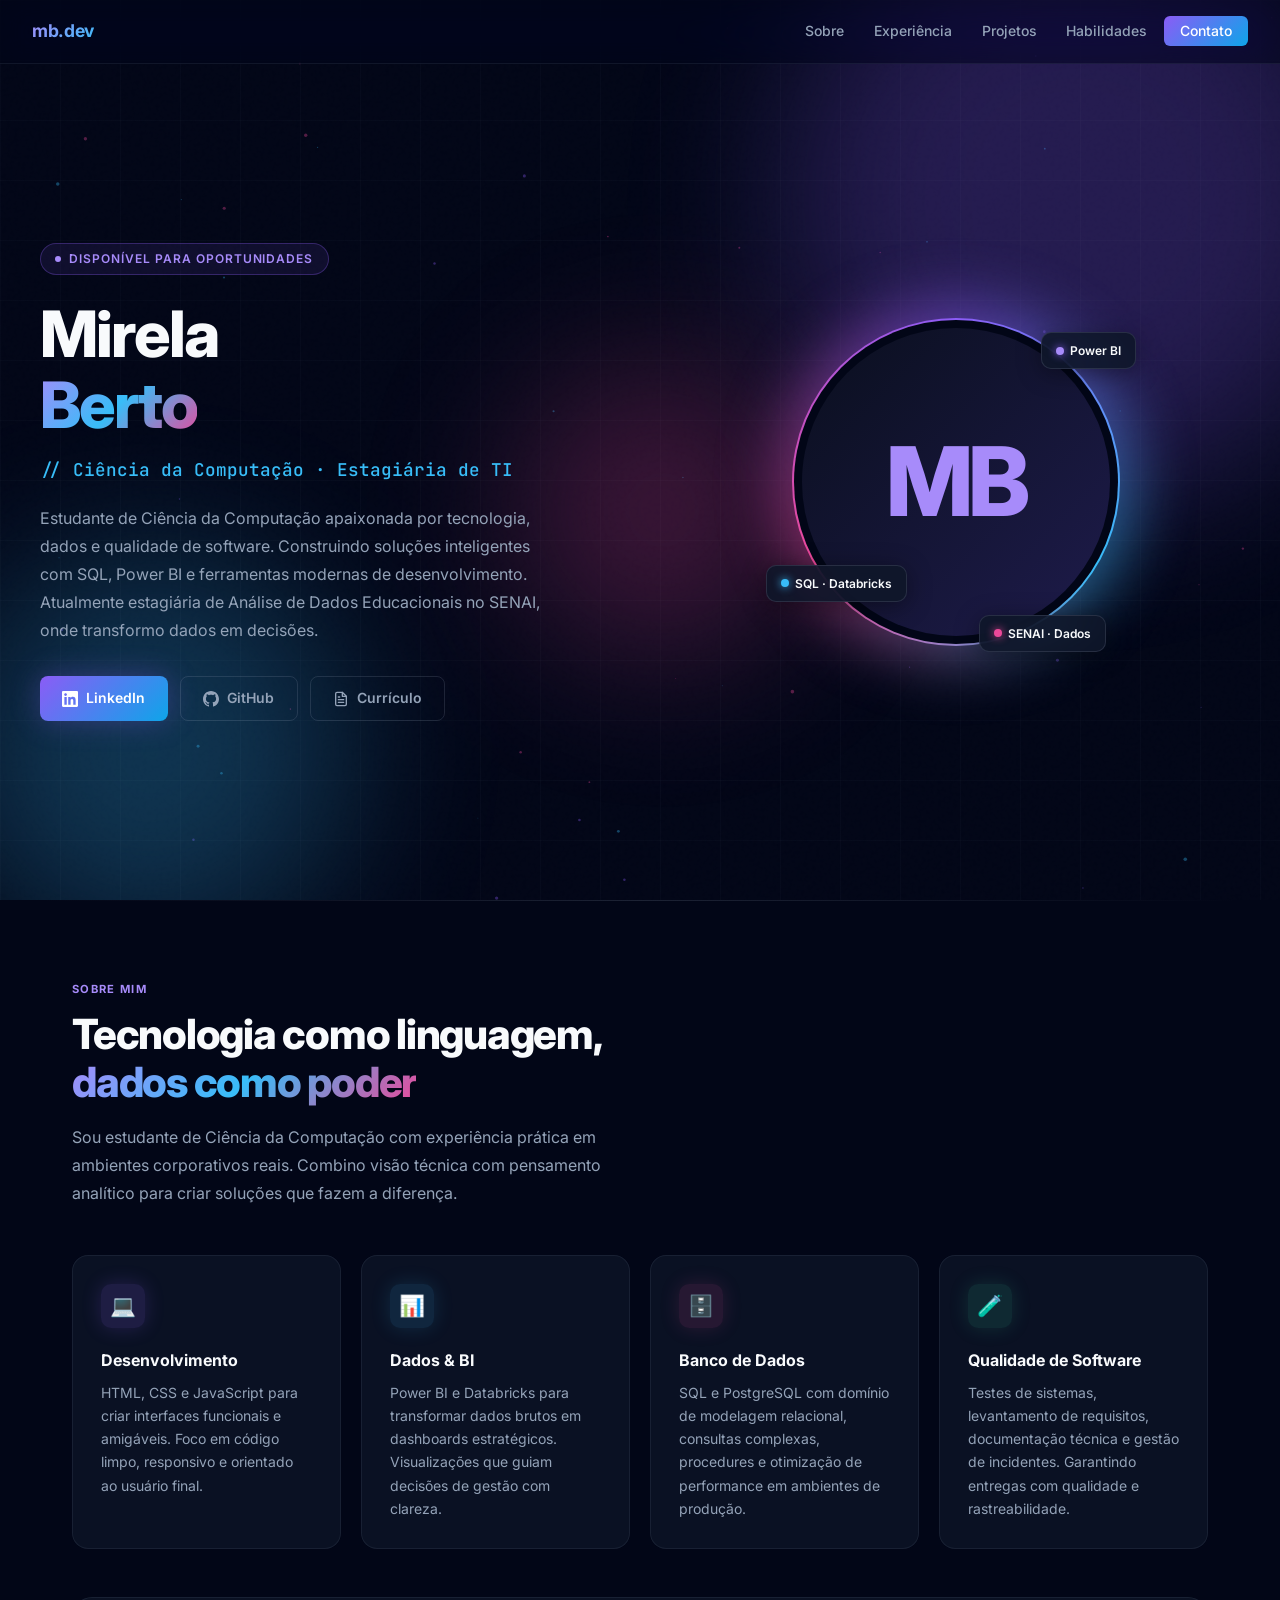
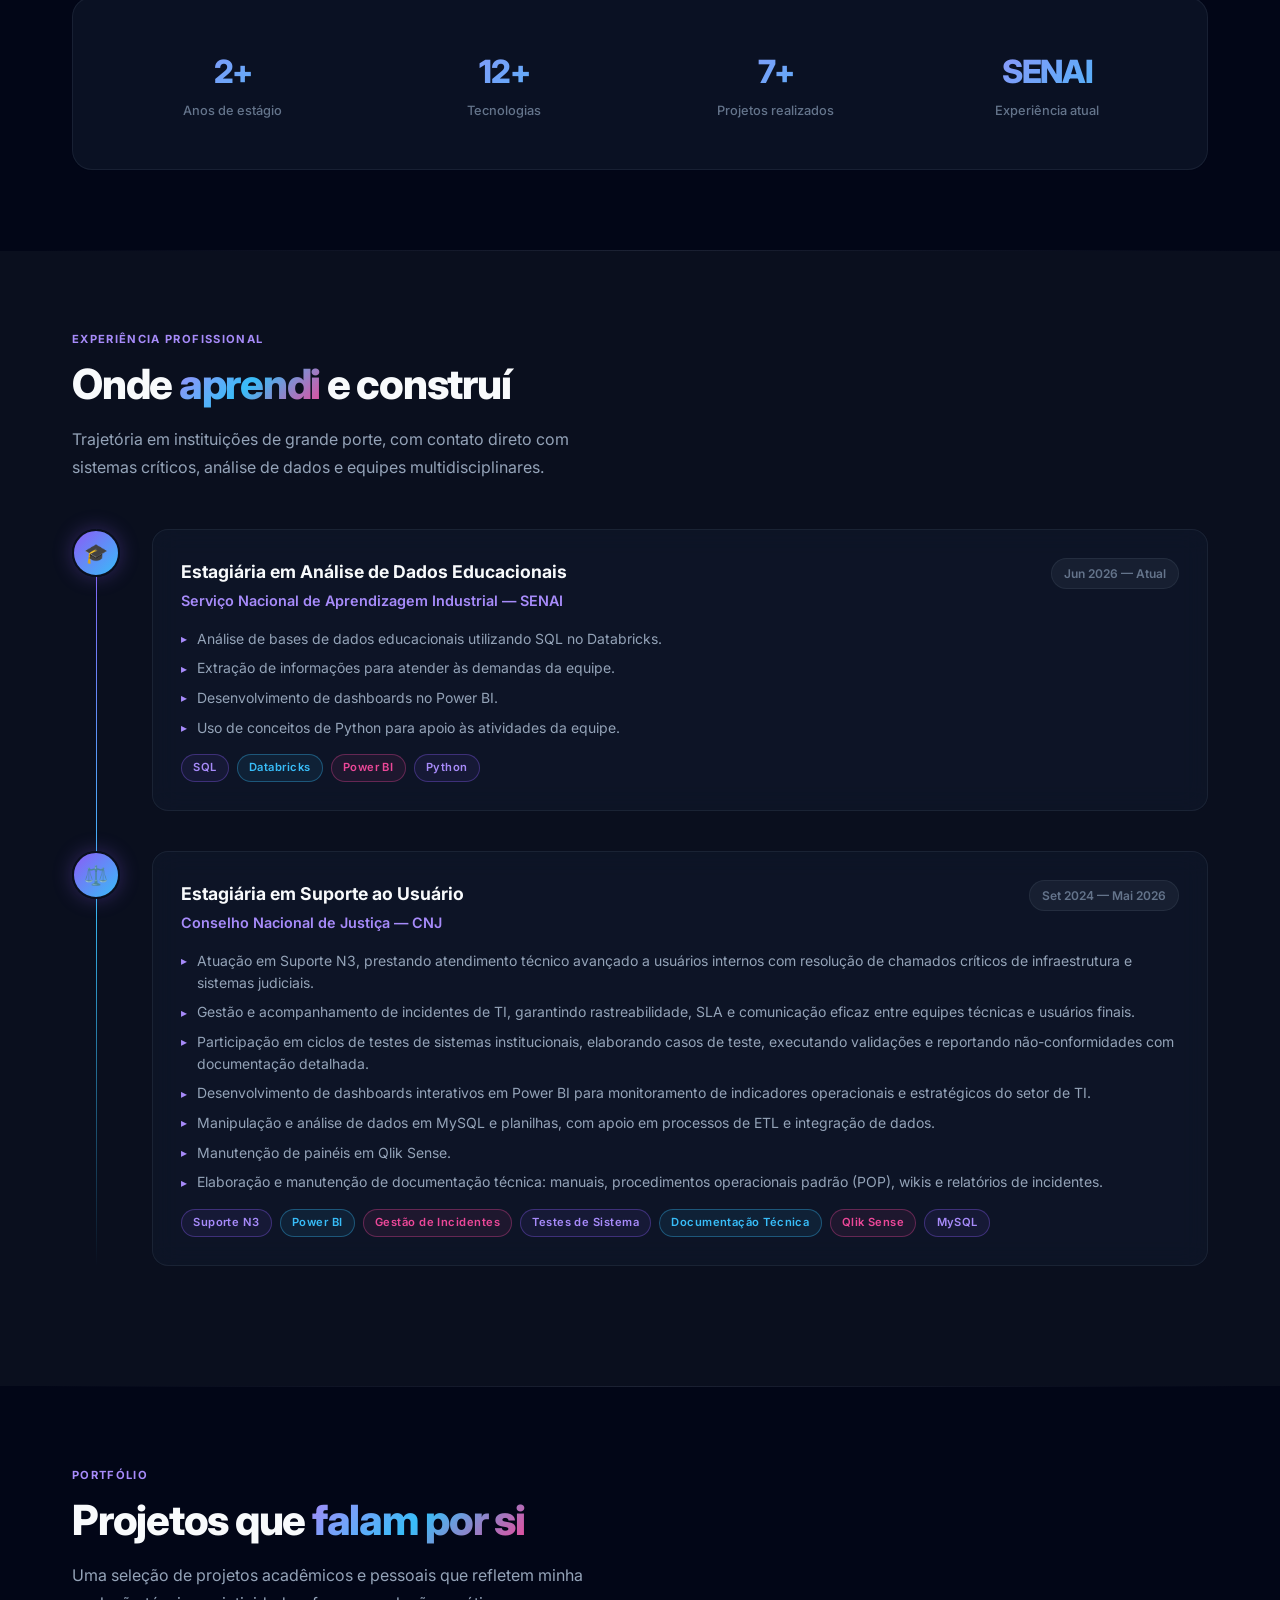
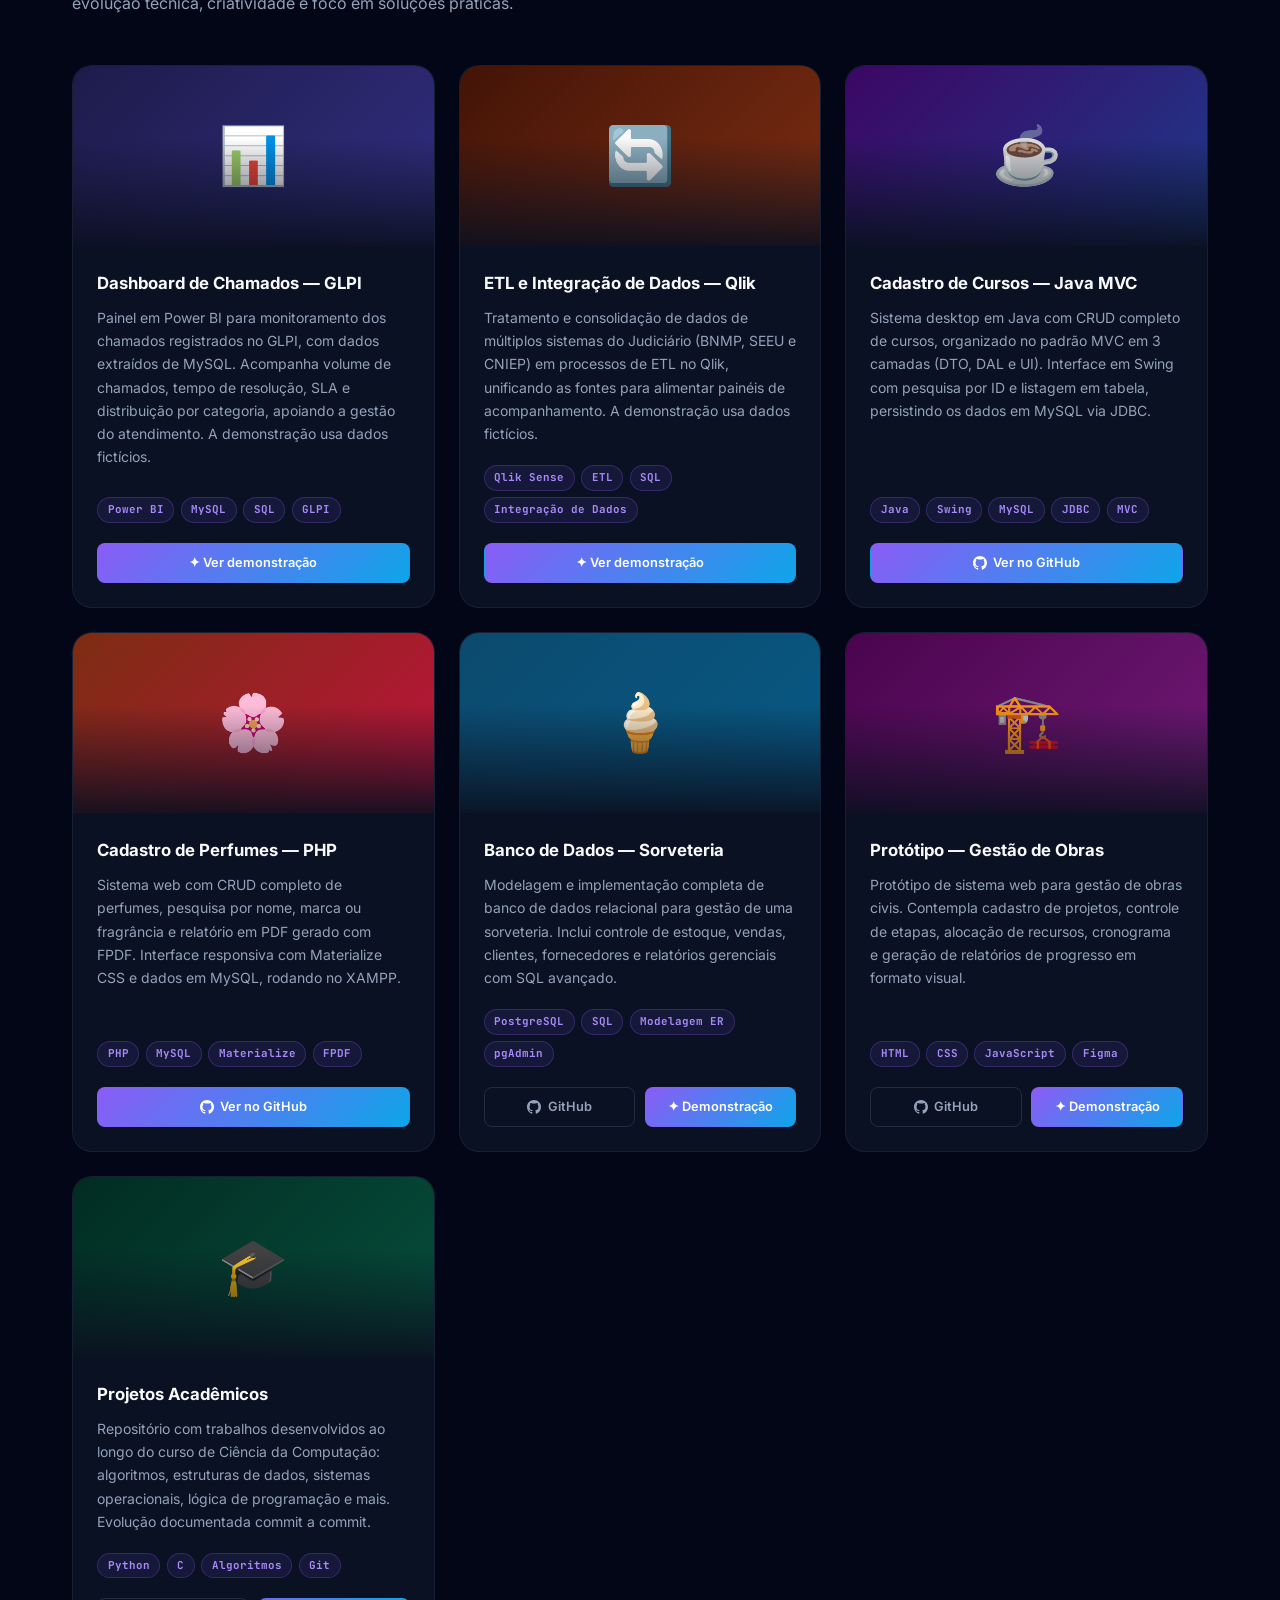
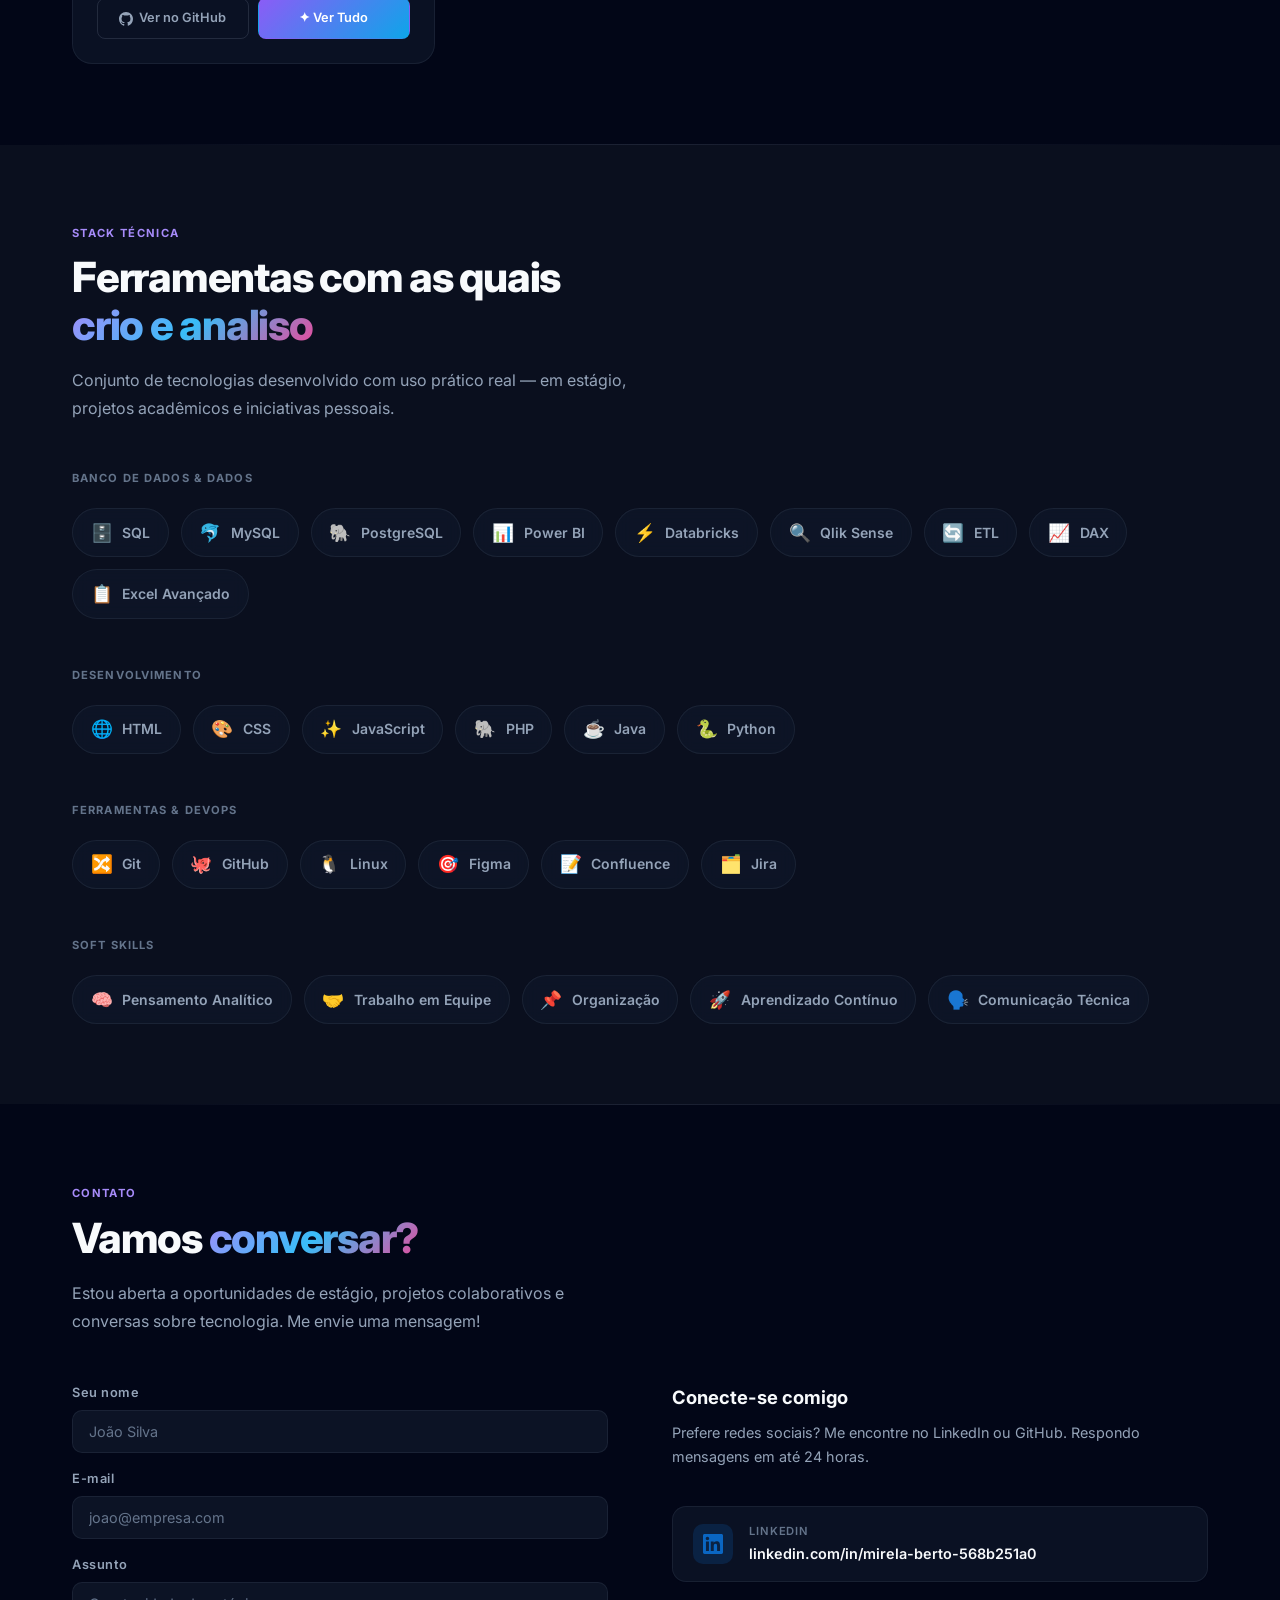
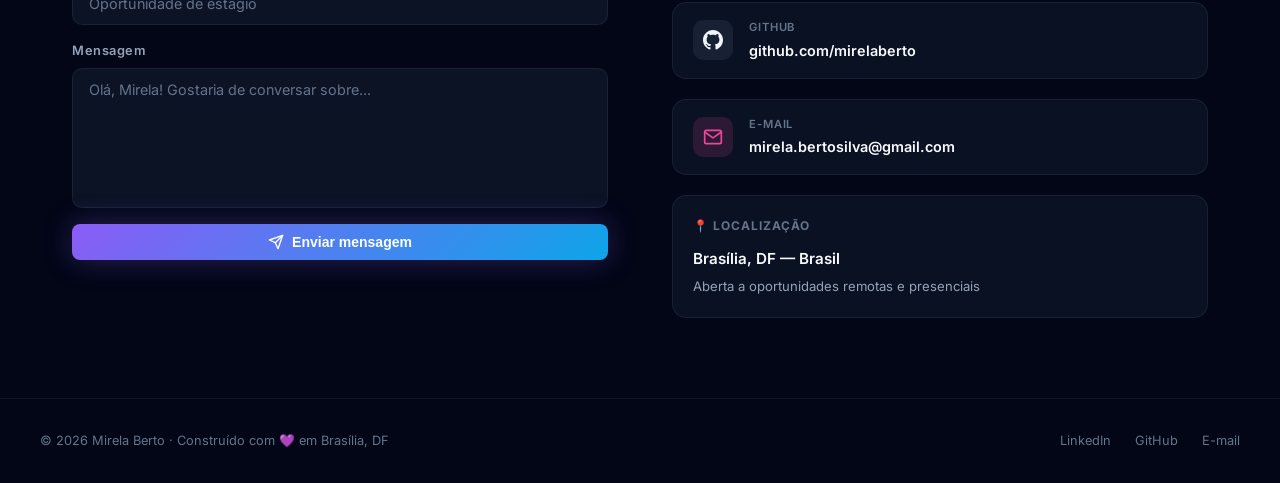
==== commit c3d66a92: "feat: demonstrações interativas dos painéis de BI e LinkedIn atualizado - demos/painel-chamados.html" ====
--- a/index.html
+++ b/index.html
@@ -54,7 +54,7 @@
         Atualmente estagiária de Análise de Dados Educacionais no SENAI, onde transformo dados em decisões.
       </p>
       <div class="hero-buttons">
-        <a href="https://linkedin.com/in/mirelaberto" target="_blank" class="btn btn-primary">
+        <a href="https://www.linkedin.com/in/mirela-berto-568b251a0" target="_blank" class="btn btn-primary">
           <svg width="16" height="16" viewBox="0 0 24 24" fill="currentColor"><path d="M20.447 20.452h-3.554v-5.569c0-1.328-.027-3.037-1.852-3.037-1.853 0-2.136 1.445-2.136 2.939v5.667H9.351V9h3.414v1.561h.046c.477-.9 1.637-1.85 3.37-1.85 3.601 0 4.267 2.37 4.267 5.455v6.286zM5.337 7.433c-1.144 0-2.063-.926-2.063-2.065 0-1.138.92-2.063 2.063-2.063 1.14 0 2.064.925 2.064 2.063 0 1.139-.925 2.065-2.064 2.065zm1.782 13.019H3.555V9h3.564v11.452zM22.225 0H1.771C.792 0 0 .774 0 1.729v20.542C0 23.227.792 24 1.771 24h20.451C23.2 24 24 23.227 24 22.271V1.729C24 .774 23.2 0 22.222 0h.003z"/></svg>
           LinkedIn
         </a>
@@ -226,7 +226,7 @@
         </div>
         <div class="project-body">
           <h3 class="project-title">Dashboard de Chamados — GLPI</h3>
-          <p class="project-desc">Painel em Power BI para monitoramento dos chamados registrados no GLPI, com dados extraídos de MySQL. Acompanha volume de chamados, tempo de resolução, SLA e distribuição por categoria, apoiando a gestão do atendimento.</p>
+          <p class="project-desc">Painel em Power BI para monitoramento dos chamados registrados no GLPI, com dados extraídos de MySQL. Acompanha volume de chamados, tempo de resolução, SLA e distribuição por categoria, apoiando a gestão do atendimento. A demonstração usa dados fictícios.</p>
           <div class="project-stack">
             <span class="stack-badge">Power BI</span>
             <span class="stack-badge">MySQL</span>
@@ -234,8 +234,8 @@
             <span class="stack-badge">GLPI</span>
           </div>
           <div class="project-actions">
-            <a href="#" class="proj-btn proj-btn-primary" onclick="showToast('🔒 Projeto institucional — acesso restrito'); return false;">
-              🔒 Projeto institucional
+            <a href="demos/painel-chamados.html#tarefas" target="_blank" class="proj-btn proj-btn-primary">
+              ✦ Ver demonstração
             </a>
           </div>
         </div>
@@ -248,7 +248,7 @@
         </div>
         <div class="project-body">
           <h3 class="project-title">ETL e Integração de Dados — Qlik</h3>
-          <p class="project-desc">Tratamento e consolidação de dados de múltiplos sistemas do Judiciário (BNMP, SEEU e CNIEP) em processos de ETL no Qlik, unificando as fontes para alimentar painéis de acompanhamento.</p>
+          <p class="project-desc">Tratamento e consolidação de dados de múltiplos sistemas do Judiciário (BNMP, SEEU e CNIEP) em processos de ETL no Qlik, unificando as fontes para alimentar painéis de acompanhamento. A demonstração usa dados fictícios.</p>
           <div class="project-stack">
             <span class="stack-badge">Qlik Sense</span>
             <span class="stack-badge">ETL</span>
@@ -256,8 +256,8 @@
             <span class="stack-badge">Integração de Dados</span>
           </div>
           <div class="project-actions">
-            <a href="#" class="proj-btn proj-btn-primary" onclick="showToast('🔒 Projeto institucional — acesso restrito'); return false;">
-              🔒 Projeto institucional
+            <a href="demos/painel-indicadores.html" target="_blank" class="proj-btn proj-btn-primary">
+              ✦ Ver demonstração
             </a>
           </div>
         </div>
@@ -489,13 +489,13 @@
           <h3 class="contact-heading">Conecte-se comigo</h3>
           <p class="contact-text">Prefere redes sociais? Me encontre no LinkedIn ou GitHub. Respondo mensagens em até 24 horas.</p>
         </div>
-        <a href="https://linkedin.com/in/mirelaberto" target="_blank" class="contact-link">
+        <a href="https://www.linkedin.com/in/mirela-berto-568b251a0" target="_blank" class="contact-link">
           <div class="contact-link-icon ci-linkedin">
             <svg width="20" height="20" viewBox="0 0 24 24" fill="#0a66c2"><path d="M20.447 20.452h-3.554v-5.569c0-1.328-.027-3.037-1.852-3.037-1.853 0-2.136 1.445-2.136 2.939v5.667H9.351V9h3.414v1.561h.046c.477-.9 1.637-1.85 3.37-1.85 3.601 0 4.267 2.37 4.267 5.455v6.286zM5.337 7.433c-1.144 0-2.063-.926-2.063-2.065 0-1.138.92-2.063 2.063-2.063 1.14 0 2.064.925 2.064 2.063 0 1.139-.925 2.065-2.064 2.065zm1.782 13.019H3.555V9h3.564v11.452zM22.225 0H1.771C.792 0 0 .774 0 1.729v20.542C0 23.227.792 24 1.771 24h20.451C23.2 24 24 23.227 24 22.271V1.729C24 .774 23.2 0 22.222 0h.003z"/></svg>
           </div>
           <div>
             <div class="contact-link-label">LinkedIn</div>
-            <div class="contact-link-value">linkedin.com/in/mirelaberto</div>
+            <div class="contact-link-value">linkedin.com/in/mirela-berto-568b251a0</div>
           </div>
         </a>
         <a href="https://github.com/mirelaberto" target="_blank" class="contact-link">
@@ -531,7 +531,7 @@
   <div class="footer-inner">
     <p class="footer-copy">© 2026 Mirela Berto · Construído com 💜 em Brasília, DF</p>
     <div class="footer-links">
-      <a href="https://linkedin.com/in/mirelaberto" target="_blank">LinkedIn</a>
+      <a href="https://www.linkedin.com/in/mirela-berto-568b251a0" target="_blank">LinkedIn</a>
       <a href="https://github.com/mirelaberto" target="_blank">GitHub</a>
       <a href="mailto:mirela.bertosilva@gmail.com">E-mail</a>
     </div>
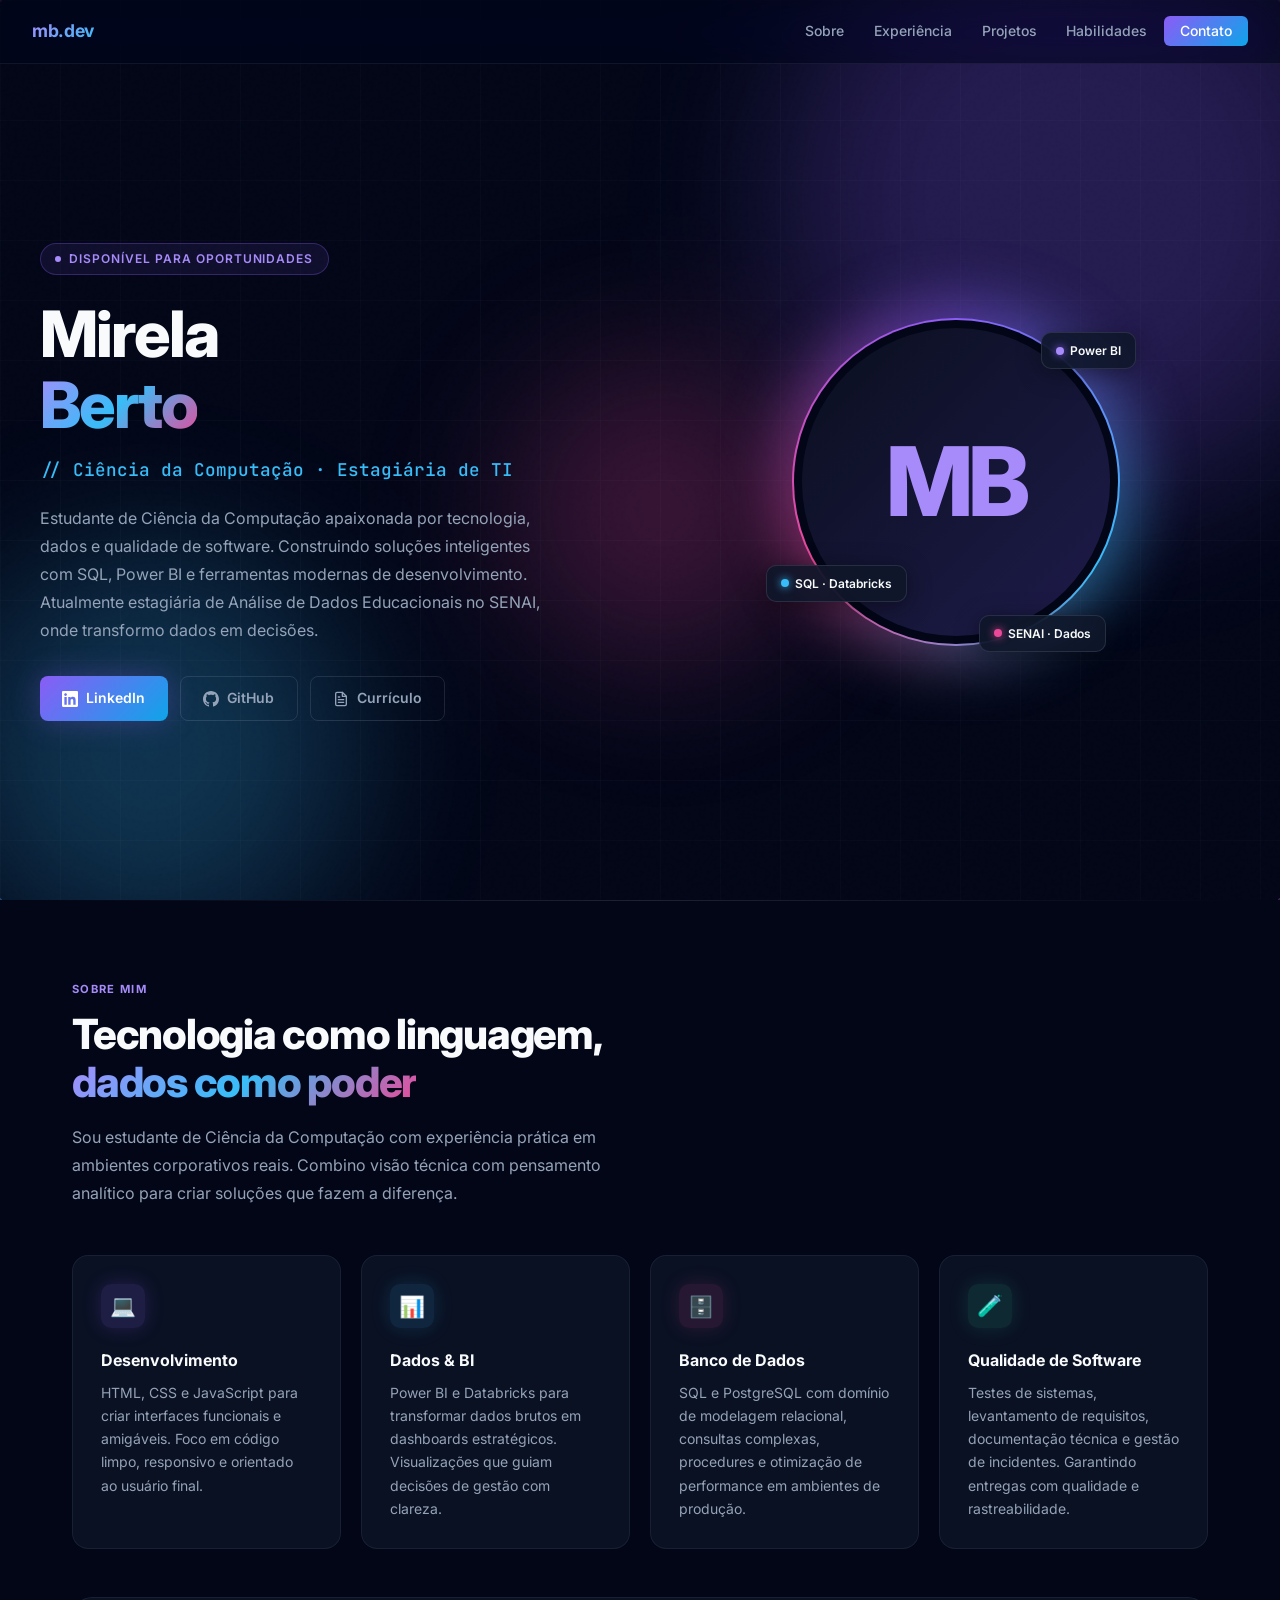
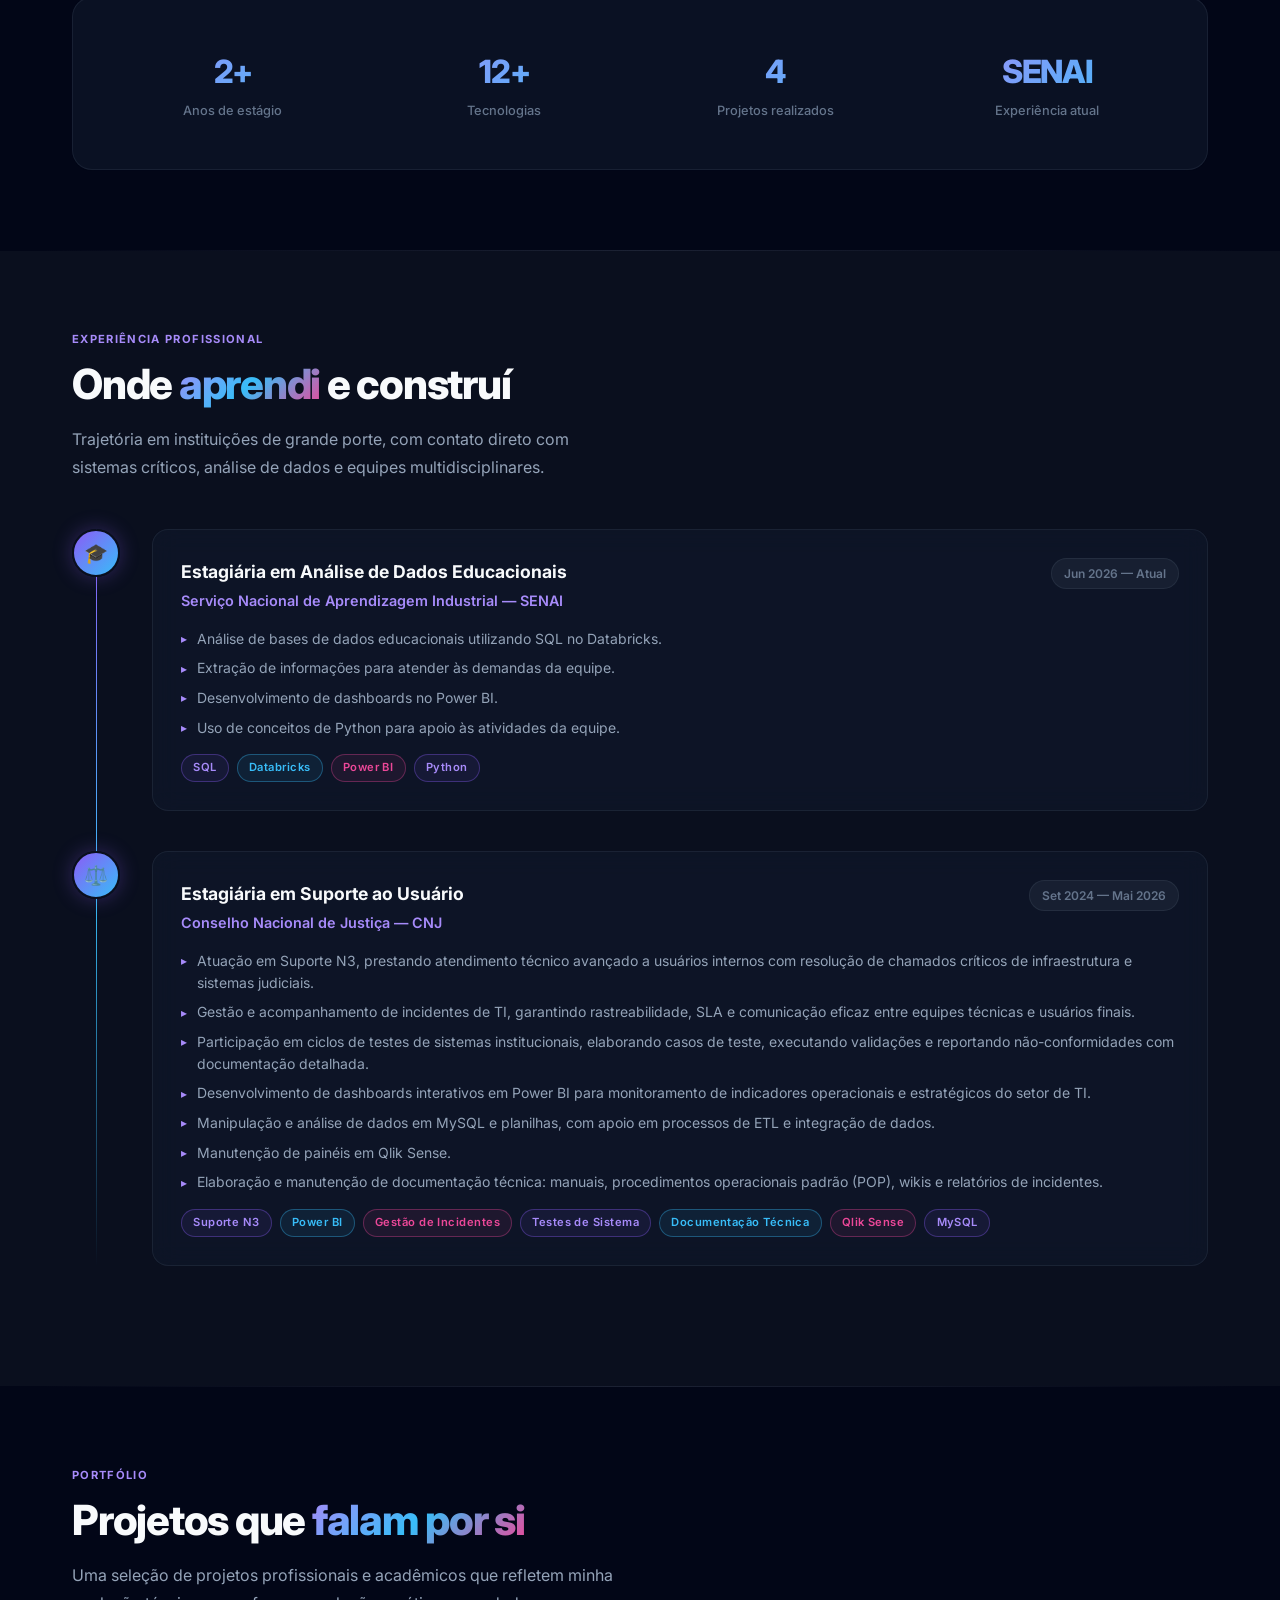
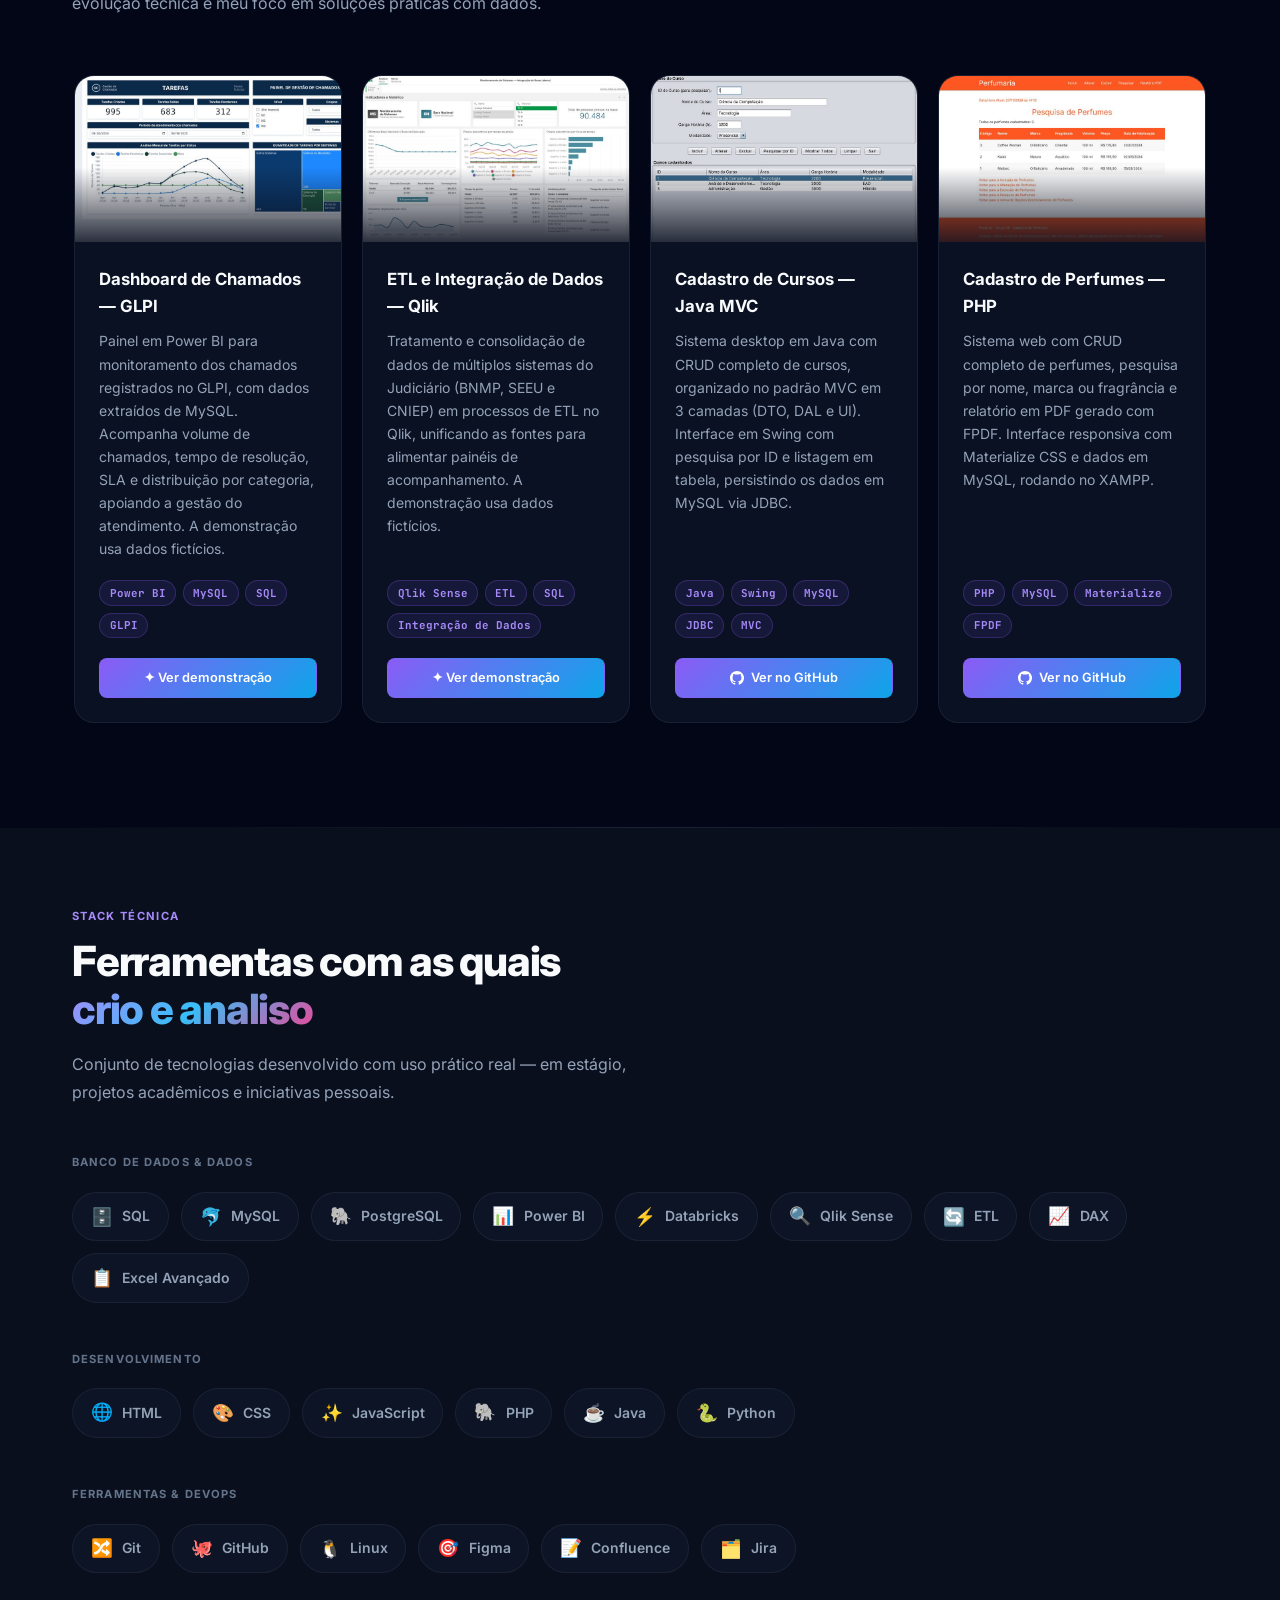
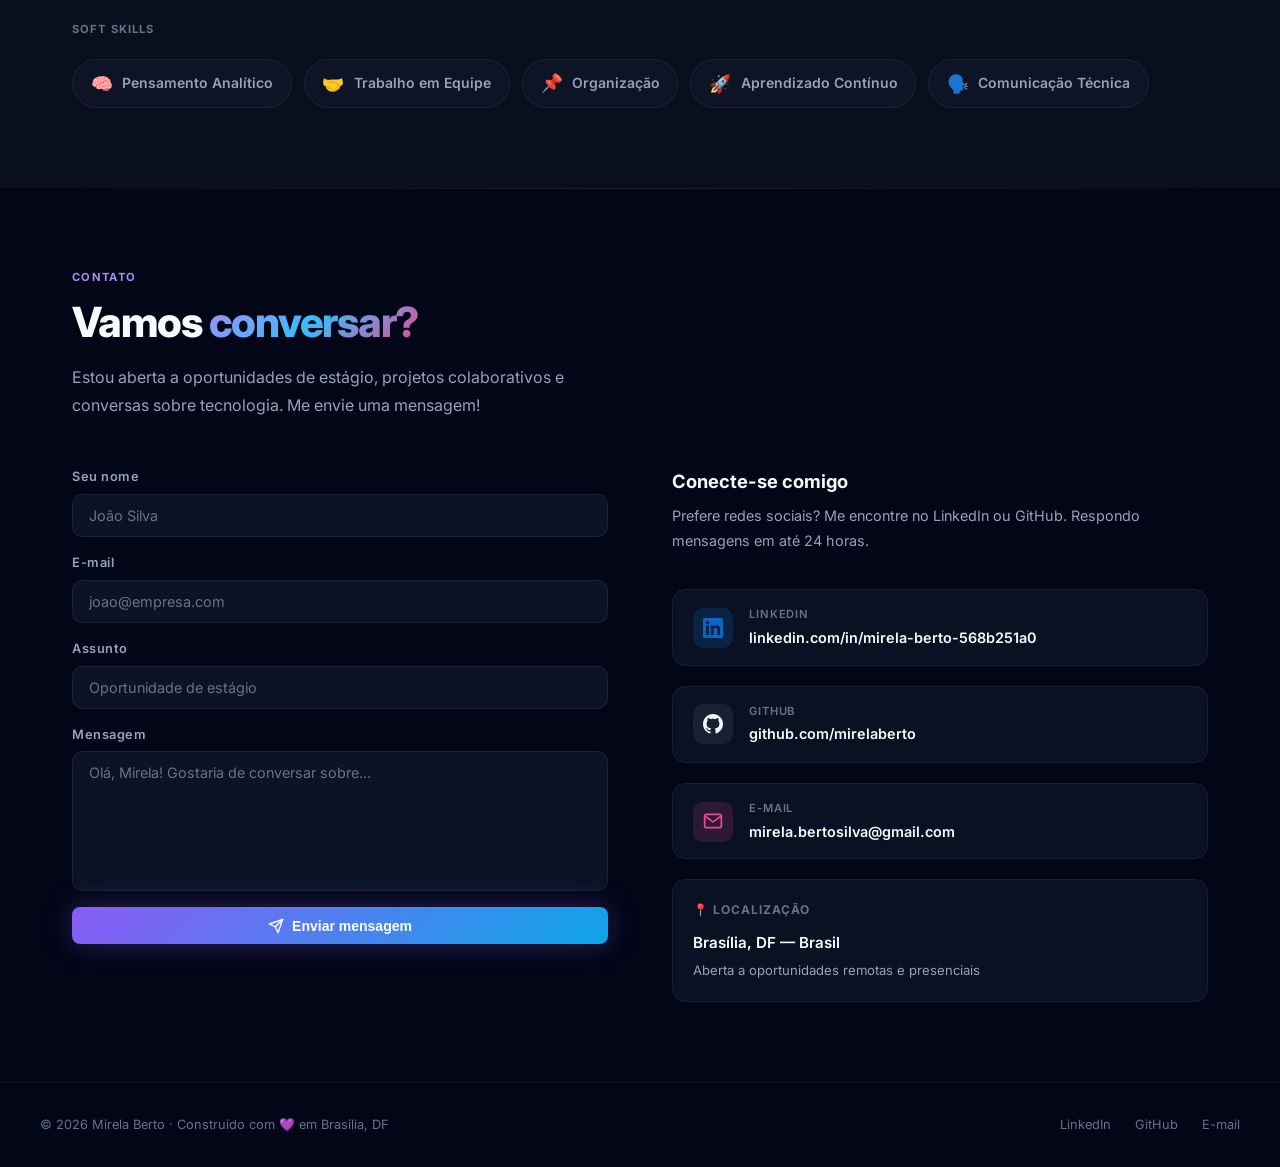
==== commit 2aeea418: "feat: projetos em carrossel com imagens - remove os cards Sorveteria, Gestão de Obras e Projetos Aca" ====
--- a/index.html
+++ b/index.html
@@ -129,7 +129,7 @@
         <div class="stat-label">Tecnologias</div>
       </div>
       <div class="stat-item">
-        <div class="stat-num">7+</div>
+        <div class="stat-num">4</div>
         <div class="stat-label">Projetos realizados</div>
       </div>
       <div class="stat-item">
@@ -215,14 +215,18 @@
     <p class="section-label reveal">Portfólio</p>
     <h2 class="section-title reveal">Projetos que <span class="gradient-text">falam por si</span></h2>
     <p class="section-desc reveal">
-      Uma seleção de projetos acadêmicos e pessoais que refletem minha evolução técnica, criatividade e foco em soluções práticas.
+      Uma seleção de projetos profissionais e acadêmicos que refletem minha evolução técnica e meu foco em soluções práticas com dados.
     </p>
-    <div class="projects-grid">
+    <div class="projects-carousel">
+      <button class="carousel-btn prev" id="projPrev" aria-label="Projetos anteriores">
+        <svg width="20" height="20" viewBox="0 0 24 24" fill="none" stroke="currentColor" stroke-width="2.5" stroke-linecap="round" stroke-linejoin="round"><polyline points="15 18 9 12 15 6"/></svg>
+      </button>
+      <div class="projects-track" id="projTrack">
 
       <!-- Projeto 1 -->
       <div class="project-card reveal">
         <div class="project-image">
-          <div class="proj-bg proj-bg-1">📊</div>
+          <img src="assets/projetos/glpi.jpg" alt="Painel de Gestão de Chamados em Power BI com indicadores de tarefas, evolução mensal e treemap por sistema" loading="lazy" width="800" height="500" draggable="false" />
         </div>
         <div class="project-body">
           <h3 class="project-title">Dashboard de Chamados — GLPI</h3>
@@ -244,7 +248,7 @@
       <!-- Projeto 2 -->
       <div class="project-card reveal">
         <div class="project-image">
-          <div class="proj-bg proj-bg-5">🔄</div>
+          <img src="assets/projetos/qlik.jpg" alt="Painel de indicadores em Qlik Sense com seleções, gráficos de linhas e barras e tabelas por tribunal" loading="lazy" width="800" height="500" draggable="false" />
         </div>
         <div class="project-body">
           <h3 class="project-title">ETL e Integração de Dados — Qlik</h3>
@@ -266,7 +270,7 @@
       <!-- Projeto 3 -->
       <div class="project-card reveal">
         <div class="project-image">
-          <div class="proj-bg proj-bg-6">☕</div>
+          <img src="assets/projetos/java.jpg" alt="Tela do sistema Java de cadastro de cursos com formulário, botões do CRUD e tabela" loading="lazy" width="800" height="500" draggable="false" />
         </div>
         <div class="project-body">
           <h3 class="project-title">Cadastro de Cursos — Java MVC</h3>
@@ -290,7 +294,7 @@
       <!-- Projeto 4 -->
       <div class="project-card reveal">
         <div class="project-image">
-          <div class="proj-bg proj-bg-7">🌸</div>
+          <img src="assets/projetos/php.jpg" alt="Tela de pesquisa do sistema PHP de perfumes com tabela de resultados em laranja" loading="lazy" width="800" height="500" draggable="false" />
         </div>
         <div class="project-body">
           <h3 class="project-title">Cadastro de Perfumes — PHP</h3>
@@ -310,85 +314,12 @@
         </div>
       </div>
 
-      <!-- Projeto 5 -->
-      <div class="project-card reveal">
-        <div class="project-image">
-          <div class="proj-bg proj-bg-2">🍦</div>
-        </div>
-        <div class="project-body">
-          <h3 class="project-title">Banco de Dados — Sorveteria</h3>
-          <p class="project-desc">Modelagem e implementação completa de banco de dados relacional para gestão de uma sorveteria. Inclui controle de estoque, vendas, clientes, fornecedores e relatórios gerenciais com SQL avançado.</p>
-          <div class="project-stack">
-            <span class="stack-badge">PostgreSQL</span>
-            <span class="stack-badge">SQL</span>
-            <span class="stack-badge">Modelagem ER</span>
-            <span class="stack-badge">pgAdmin</span>
-          </div>
-          <div class="project-actions">
-            <a href="https://github.com/mirelaberto" target="_blank" class="proj-btn">
-              <svg width="14" height="14" viewBox="0 0 24 24" fill="currentColor"><path d="M12 0c-6.626 0-12 5.373-12 12 0 5.302 3.438 9.8 8.207 11.387.599.111.793-.261.793-.577v-2.234c-3.338.726-4.033-1.416-4.033-1.416-.546-1.387-1.333-1.756-1.333-1.756-1.089-.745.083-.729.083-.729 1.205.084 1.839 1.237 1.839 1.237 1.07 1.834 2.807 1.304 3.492.997.107-.775.418-1.305.762-1.604-2.665-.305-5.467-1.334-5.467-5.931 0-1.311.469-2.381 1.236-3.221-.124-.303-.535-1.524.117-3.176 0 0 1.008-.322 3.301 1.23.957-.266 1.983-.399 3.003-.404 1.02.005 2.047.138 3.006.404 2.291-1.552 3.297-1.23 3.297-1.23.653 1.653.242 2.874.118 3.176.77.84 1.235 1.911 1.235 3.221 0 4.609-2.807 5.624-5.479 5.921.43.372.823 1.102.823 2.222v3.293c0 .319.192.694.801.576 4.765-1.589 8.199-6.086 8.199-11.386 0-6.627-5.373-12-12-12z"/></svg>
-              GitHub
-            </a>
-            <a href="#" class="proj-btn proj-btn-primary" onclick="showToast('🚀 Demo em breve!'); return false;">
-              ✦ Demonstração
-            </a>
-          </div>
-        </div>
-      </div>
-
-      <!-- Projeto 6 -->
-      <div class="project-card reveal">
-        <div class="project-image">
-          <div class="proj-bg proj-bg-3">🏗️</div>
-        </div>
-        <div class="project-body">
-          <h3 class="project-title">Protótipo — Gestão de Obras</h3>
-          <p class="project-desc">Protótipo de sistema web para gestão de obras civis. Contempla cadastro de projetos, controle de etapas, alocação de recursos, cronograma e geração de relatórios de progresso em formato visual.</p>
-          <div class="project-stack">
-            <span class="stack-badge">HTML</span>
-            <span class="stack-badge">CSS</span>
-            <span class="stack-badge">JavaScript</span>
-            <span class="stack-badge">Figma</span>
-          </div>
-          <div class="project-actions">
-            <a href="https://github.com/mirelaberto" target="_blank" class="proj-btn">
-              <svg width="14" height="14" viewBox="0 0 24 24" fill="currentColor"><path d="M12 0c-6.626 0-12 5.373-12 12 0 5.302 3.438 9.8 8.207 11.387.599.111.793-.261.793-.577v-2.234c-3.338.726-4.033-1.416-4.033-1.416-.546-1.387-1.333-1.756-1.333-1.756-1.089-.745.083-.729.083-.729 1.205.084 1.839 1.237 1.839 1.237 1.07 1.834 2.807 1.304 3.492.997.107-.775.418-1.305.762-1.604-2.665-.305-5.467-1.334-5.467-5.931 0-1.311.469-2.381 1.236-3.221-.124-.303-.535-1.524.117-3.176 0 0 1.008-.322 3.301 1.23.957-.266 1.983-.399 3.003-.404 1.02.005 2.047.138 3.006.404 2.291-1.552 3.297-1.23 3.297-1.23.653 1.653.242 2.874.118 3.176.77.84 1.235 1.911 1.235 3.221 0 4.609-2.807 5.624-5.479 5.921.43.372.823 1.102.823 2.222v3.293c0 .319.192.694.801.576 4.765-1.589 8.199-6.086 8.199-11.386 0-6.627-5.373-12-12-12z"/></svg>
-              GitHub
-            </a>
-            <a href="#" class="proj-btn proj-btn-primary" onclick="showToast('🚀 Demo em breve!'); return false;">
-              ✦ Demonstração
-            </a>
-          </div>
-        </div>
-      </div>
-
-      <!-- Projeto 7 -->
-      <div class="project-card reveal">
-        <div class="project-image">
-          <div class="proj-bg proj-bg-4">🎓</div>
-        </div>
-        <div class="project-body">
-          <h3 class="project-title">Projetos Acadêmicos</h3>
-          <p class="project-desc">Repositório com trabalhos desenvolvidos ao longo do curso de Ciência da Computação: algoritmos, estruturas de dados, sistemas operacionais, lógica de programação e mais. Evolução documentada commit a commit.</p>
-          <div class="project-stack">
-            <span class="stack-badge">Python</span>
-            <span class="stack-badge">C</span>
-            <span class="stack-badge">Algoritmos</span>
-            <span class="stack-badge">Git</span>
-          </div>
-          <div class="project-actions">
-            <a href="https://github.com/mirelaberto" target="_blank" class="proj-btn">
-              <svg width="14" height="14" viewBox="0 0 24 24" fill="currentColor"><path d="M12 0c-6.626 0-12 5.373-12 12 0 5.302 3.438 9.8 8.207 11.387.599.111.793-.261.793-.577v-2.234c-3.338.726-4.033-1.416-4.033-1.416-.546-1.387-1.333-1.756-1.333-1.756-1.089-.745.083-.729.083-.729 1.205.084 1.839 1.237 1.839 1.237 1.07 1.834 2.807 1.304 3.492.997.107-.775.418-1.305.762-1.604-2.665-.305-5.467-1.334-5.467-5.931 0-1.311.469-2.381 1.236-3.221-.124-.303-.535-1.524.117-3.176 0 0 1.008-.322 3.301 1.23.957-.266 1.983-.399 3.003-.404 1.02.005 2.047.138 3.006.404 2.291-1.552 3.297-1.23 3.297-1.23.653 1.653.242 2.874.118 3.176.77.84 1.235 1.911 1.235 3.221 0 4.609-2.807 5.624-5.479 5.921.43.372.823 1.102.823 2.222v3.293c0 .319.192.694.801.576 4.765-1.589 8.199-6.086 8.199-11.386 0-6.627-5.373-12-12-12z"/></svg>
-              Ver no GitHub
-            </a>
-            <a href="https://github.com/mirelaberto" target="_blank" class="proj-btn proj-btn-primary">
-              ✦ Ver Tudo
-            </a>
-          </div>
-        </div>
-      </div>
-
-    </div>
+      </div>
+      <button class="carousel-btn next" id="projNext" aria-label="Próximos projetos">
+        <svg width="20" height="20" viewBox="0 0 24 24" fill="none" stroke="currentColor" stroke-width="2.5" stroke-linecap="round" stroke-linejoin="round"><polyline points="9 18 15 12 9 6"/></svg>
+      </button>
+    </div>
+    <div class="carousel-dots" id="projDots"></div>
   </div>
 </section>
 
--- a/css/style.css
+++ b/css/style.css
@@ -658,12 +658,73 @@
 /* ─── PROJECTS ─── */
 #projetos { background: var(--bg); }
 
-.projects-grid {
+/* Carrossel: 4 cards por vez, rolando para o lado */
+.projects-carousel {
+  --gap: 1.25rem;
+  --per-view: 4;
+  position: relative;
+  margin-top: 3rem;
+}
+
+.projects-track {
+  display: flex;
+  gap: var(--gap);
+  overflow-x: auto;
+  scroll-snap-type: x mandatory;
+  scroll-behavior: smooth;
+  scrollbar-width: none;
+  padding: 10px 2px 24px;   /* espaço para o efeito de hover e a sombra */
+  overscroll-behavior-x: contain;
+}
+.projects-track::-webkit-scrollbar { display: none; }
+
+.projects-track > .project-card {
+  flex: 0 0 calc((100% - (var(--per-view) - 1) * var(--gap)) / var(--per-view));
+  scroll-snap-align: start;
+}
+
+.carousel-btn {
+  position: absolute;
+  top: calc(50% - 22px);
+  transform: translateY(-50%);
+  z-index: 2;
+  width: 44px;
+  height: 44px;
+  border-radius: 50%;
+  border: 1px solid var(--border2);
+  background: rgba(15,23,42,0.85);
+  color: var(--text);
   display: grid;
-  grid-template-columns: repeat(auto-fit, minmax(340px, 1fr));
-  gap: 1.5rem;
-  margin-top: 3rem;
-}
+  place-items: center;
+  cursor: pointer;
+  backdrop-filter: blur(8px);
+  box-shadow: 0 8px 24px rgba(0,0,0,0.4);
+  transition: opacity .2s, background .2s, border-color .2s;
+}
+.carousel-btn:hover { background: rgba(139,92,246,0.35); border-color: rgba(139,92,246,0.6); }
+.carousel-btn.prev { left: -22px; }
+.carousel-btn.next { right: -22px; }
+.carousel-btn[disabled] { opacity: 0; pointer-events: none; }
+.projects-carousel.no-scroll .carousel-btn,
+.projects-carousel.no-scroll + .carousel-dots { display: none; }
+
+.carousel-dots {
+  display: flex;
+  justify-content: center;
+  gap: 8px;
+  margin-top: 0.25rem;
+}
+.carousel-dots button {
+  width: 8px;
+  height: 8px;
+  border-radius: 100px;
+  border: 0;
+  padding: 0;
+  background: var(--border2);
+  cursor: pointer;
+  transition: width .25s, background .25s;
+}
+.carousel-dots button.active { width: 24px; background: linear-gradient(90deg, var(--purple), var(--blue)); }
 
 .project-card {
   background: var(--card-bg);
@@ -684,34 +745,32 @@
 }
 
 .project-image {
-  height: 180px;
+  aspect-ratio: 16 / 10;
   position: relative;
   overflow: hidden;
   flex-shrink: 0;
-}
-
-.proj-bg {
-  position: absolute;
-  inset: 0;
-  display: flex;
-  align-items: center;
-  justify-content: center;
-  font-size: 3.5rem;
-}
-
-.proj-bg-1 { background: linear-gradient(135deg, #1e1b4b, #312e81); }
-.proj-bg-2 { background: linear-gradient(135deg, #0c4a6e, #075985); }
-.proj-bg-3 { background: linear-gradient(135deg, #4a044e, #701a75); }
-.proj-bg-4 { background: linear-gradient(135deg, #022c22, #064e3b); }
-.proj-bg-5 { background: linear-gradient(135deg, #431407, #7c2d12); }
-.proj-bg-6 { background: linear-gradient(135deg, #3b0764, #1e3a8a); }
-.proj-bg-7 { background: linear-gradient(135deg, #7c2d12, #be123c); }
+  background: #0b1120;
+}
+
+.project-image img {
+  display: block;
+  width: 100%;
+  height: 100%;
+  object-fit: cover;
+  object-position: top left;
+  transition: transform 0.6s ease;
+  -webkit-user-drag: none;
+  user-select: none;
+}
+.projects-track.dragging { cursor: grabbing; user-select: none; }
+.project-card:hover .project-image img { transform: scale(1.06); }
 
 .project-image::after {
   content: '';
   position: absolute;
   inset: 0;
-  background: linear-gradient(to bottom, transparent 40%, rgba(10,15,30,0.9));
+  background: linear-gradient(to bottom, transparent 55%, rgba(10,15,30,0.85));
+  pointer-events: none;
 }
 
 .project-body {
@@ -1131,7 +1190,6 @@
 @media (max-width: 480px) {
   .hero-buttons { flex-direction: column; }
   .btn { width: 100%; justify-content: center; }
-  .projects-grid { grid-template-columns: 1fr; }
 }
 
 /* ─── SCROLLBAR ─── */
@@ -1142,3 +1200,17 @@
 
 /* ─── ACTIVE NAV ─── */
 .nav-links a.active { color: var(--text); }
+
+/* Carrossel responsivo */
+@media (max-width: 1100px) {
+  .projects-carousel { --per-view: 3; }
+}
+@media (max-width: 860px) {
+  .projects-carousel { --per-view: 2; }
+  .carousel-btn.prev { left: -8px; }
+  .carousel-btn.next { right: -8px; }
+}
+@media (max-width: 560px) {
+  .projects-carousel { --per-view: 1.15; --gap: 1rem; }
+  .carousel-btn { display: none; }
+}
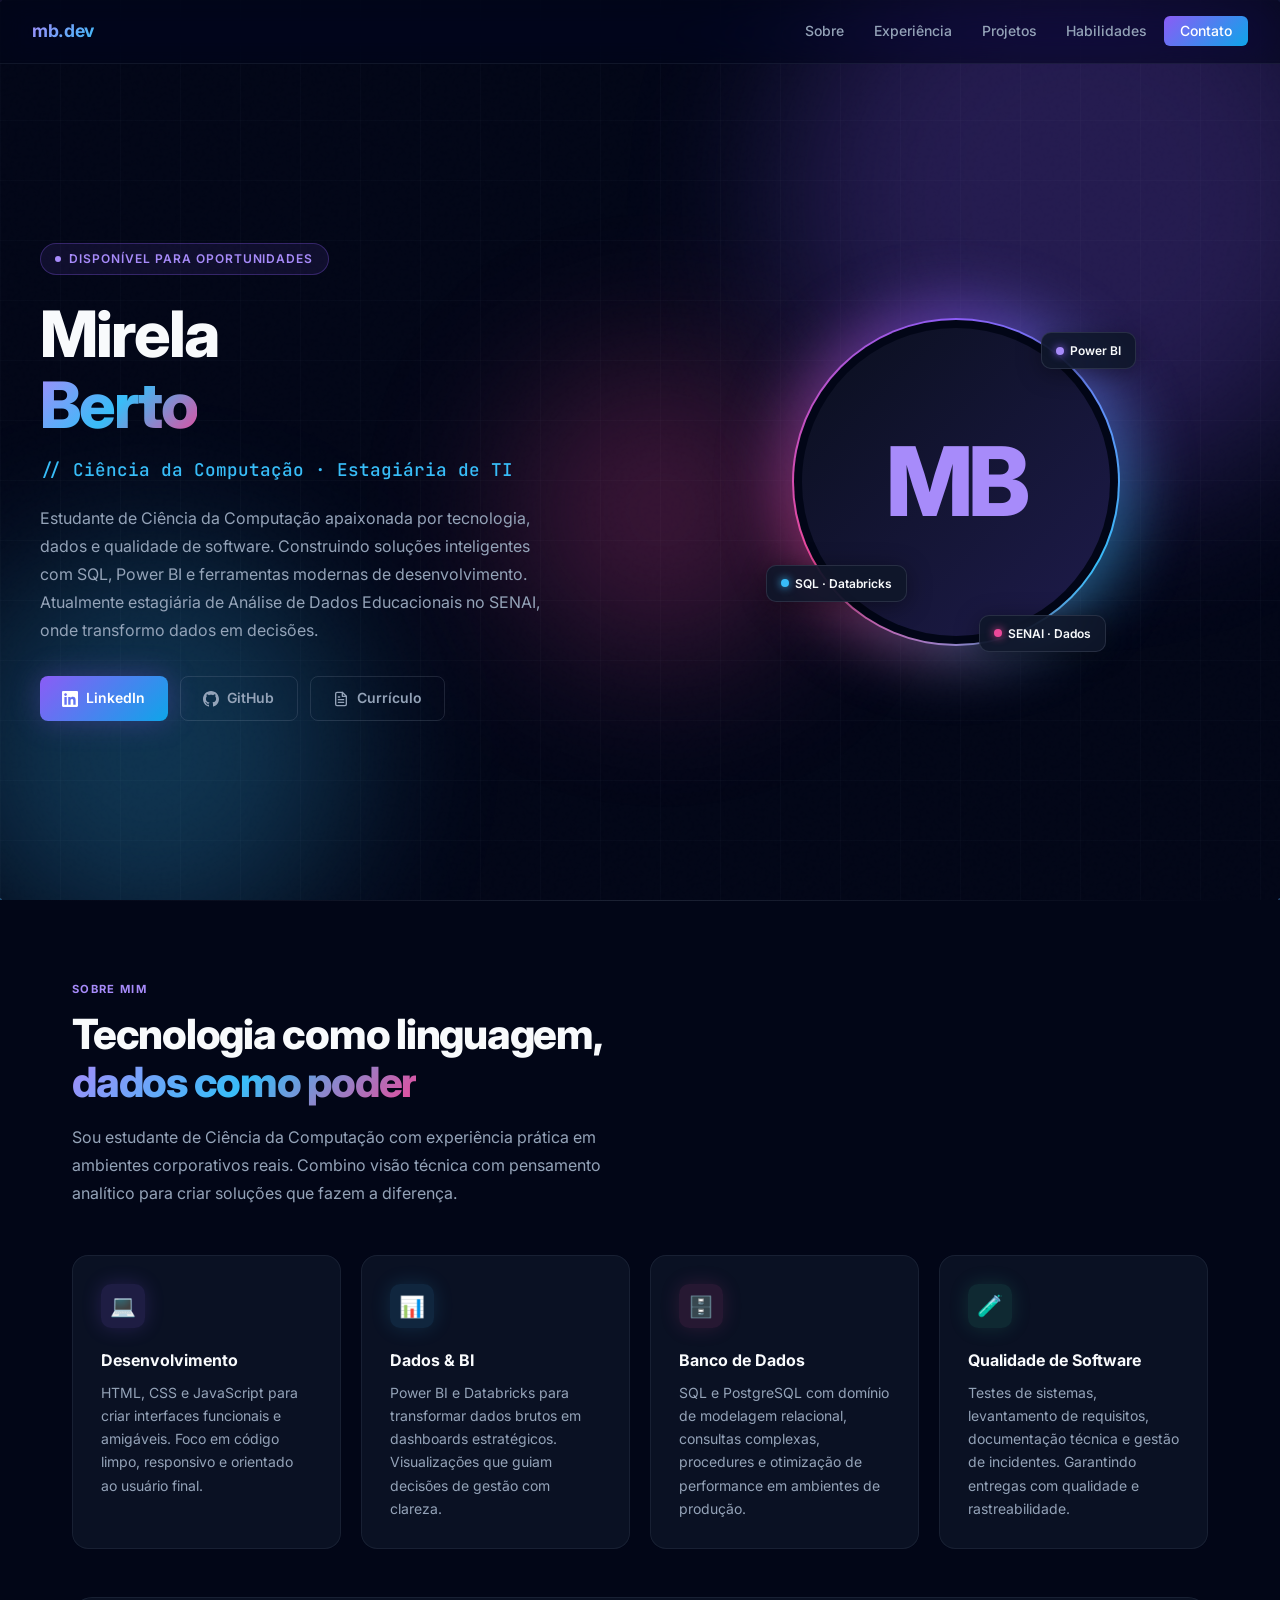
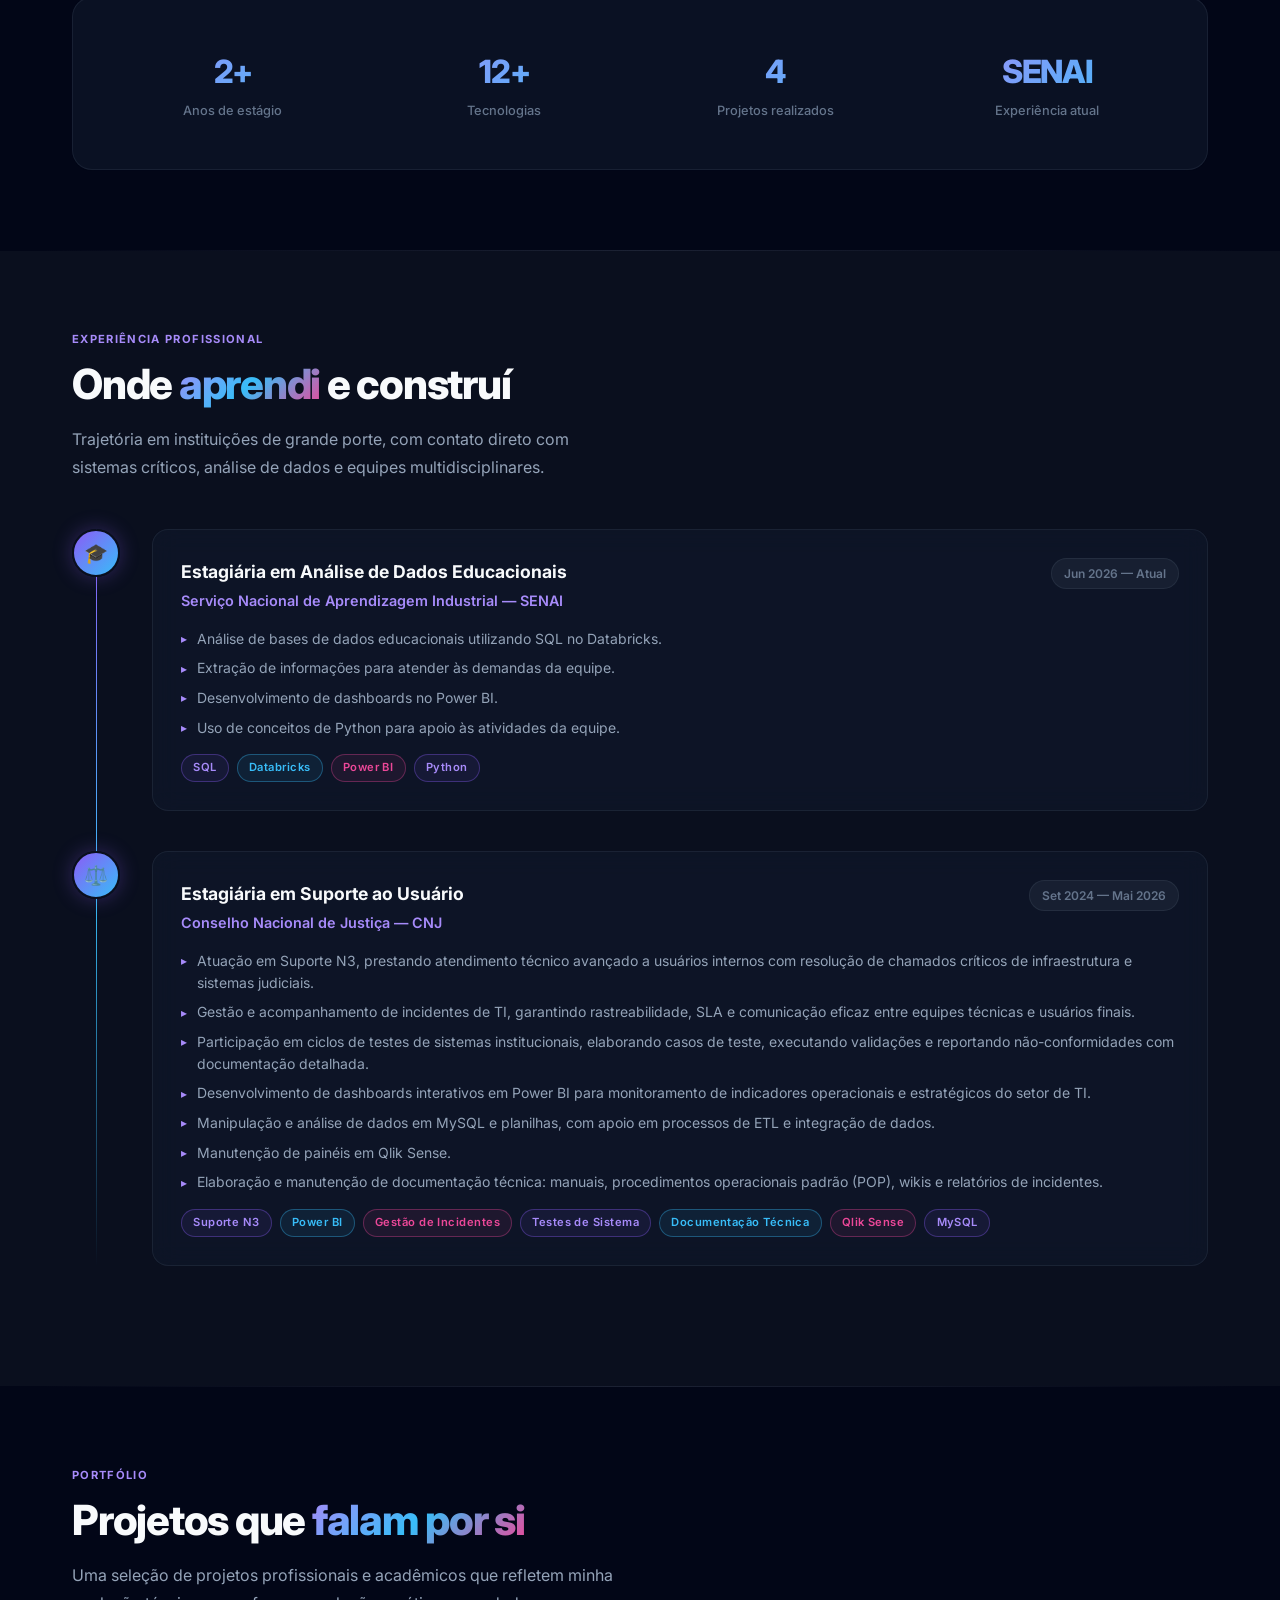
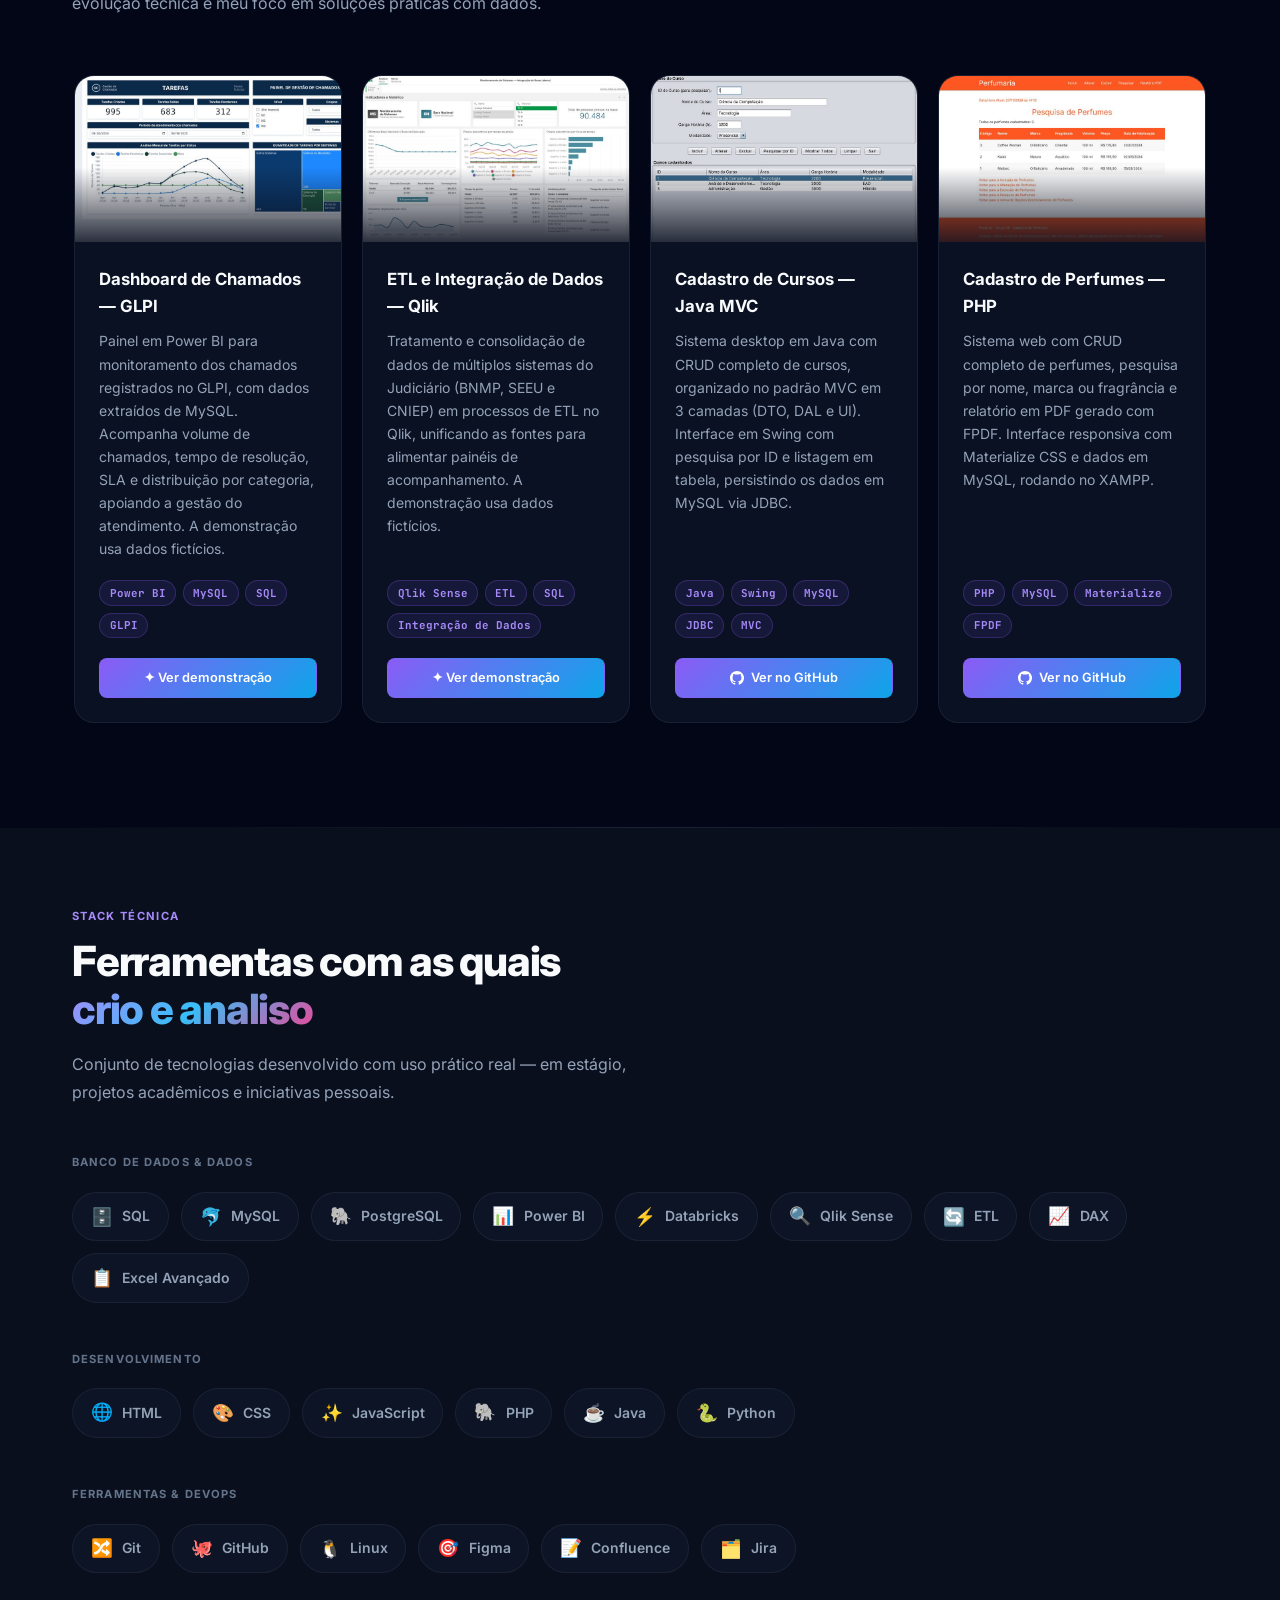
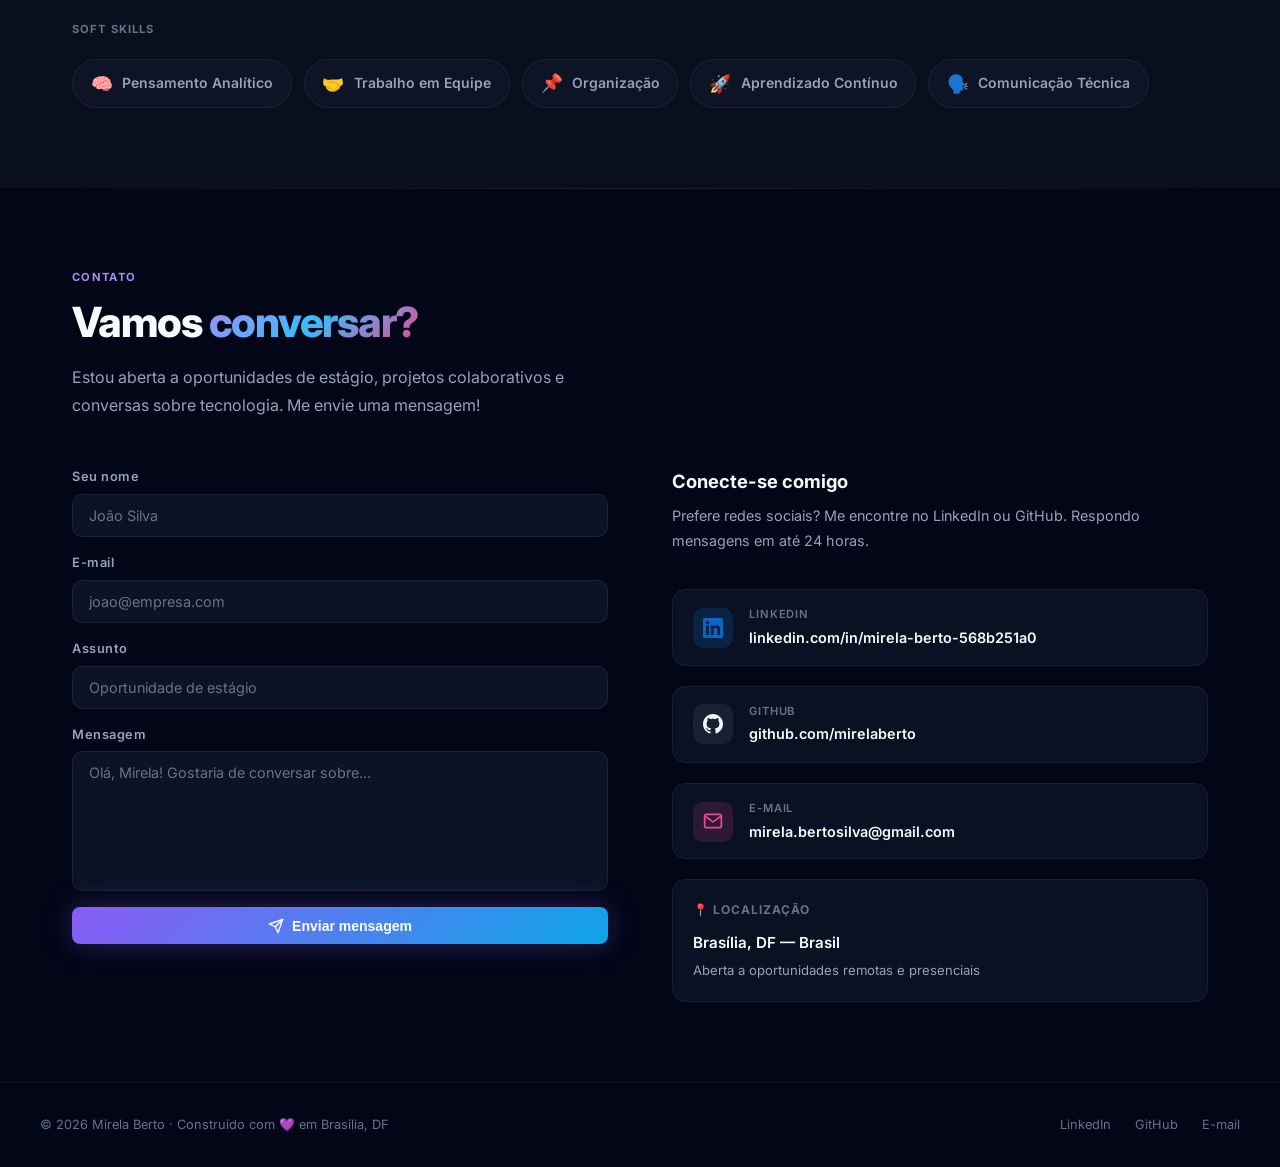
==== commit eff7cca7: "fix: força o navegador a baixar o CSS e o JS novos (cache) Co-Authored-By: Claude Opus 5.5 <noreply@" ====
--- a/index.html
+++ b/index.html
@@ -7,7 +7,7 @@
 <link rel="preconnect" href="https://fonts.googleapis.com" />
 <link rel="preconnect" href="https://fonts.gstatic.com" crossorigin />
 <link href="https://fonts.googleapis.com/css2?family=Inter:wght@300;400;500;600;700;800;900&family=JetBrains+Mono:wght@400;500&display=swap" rel="stylesheet" />
-<link rel="stylesheet" href="css/style.css" />
+<link rel="stylesheet" href="css/style.css?v=20261127b" />
 </head>
 <body>
 
@@ -472,6 +472,6 @@
 <!-- ─── TOAST ─── -->
 <div class="toast" id="toast"></div>
 
-<script src="js/main.js"></script>
+<script src="js/main.js?v=20261127b"></script>
 </body>
 </html>
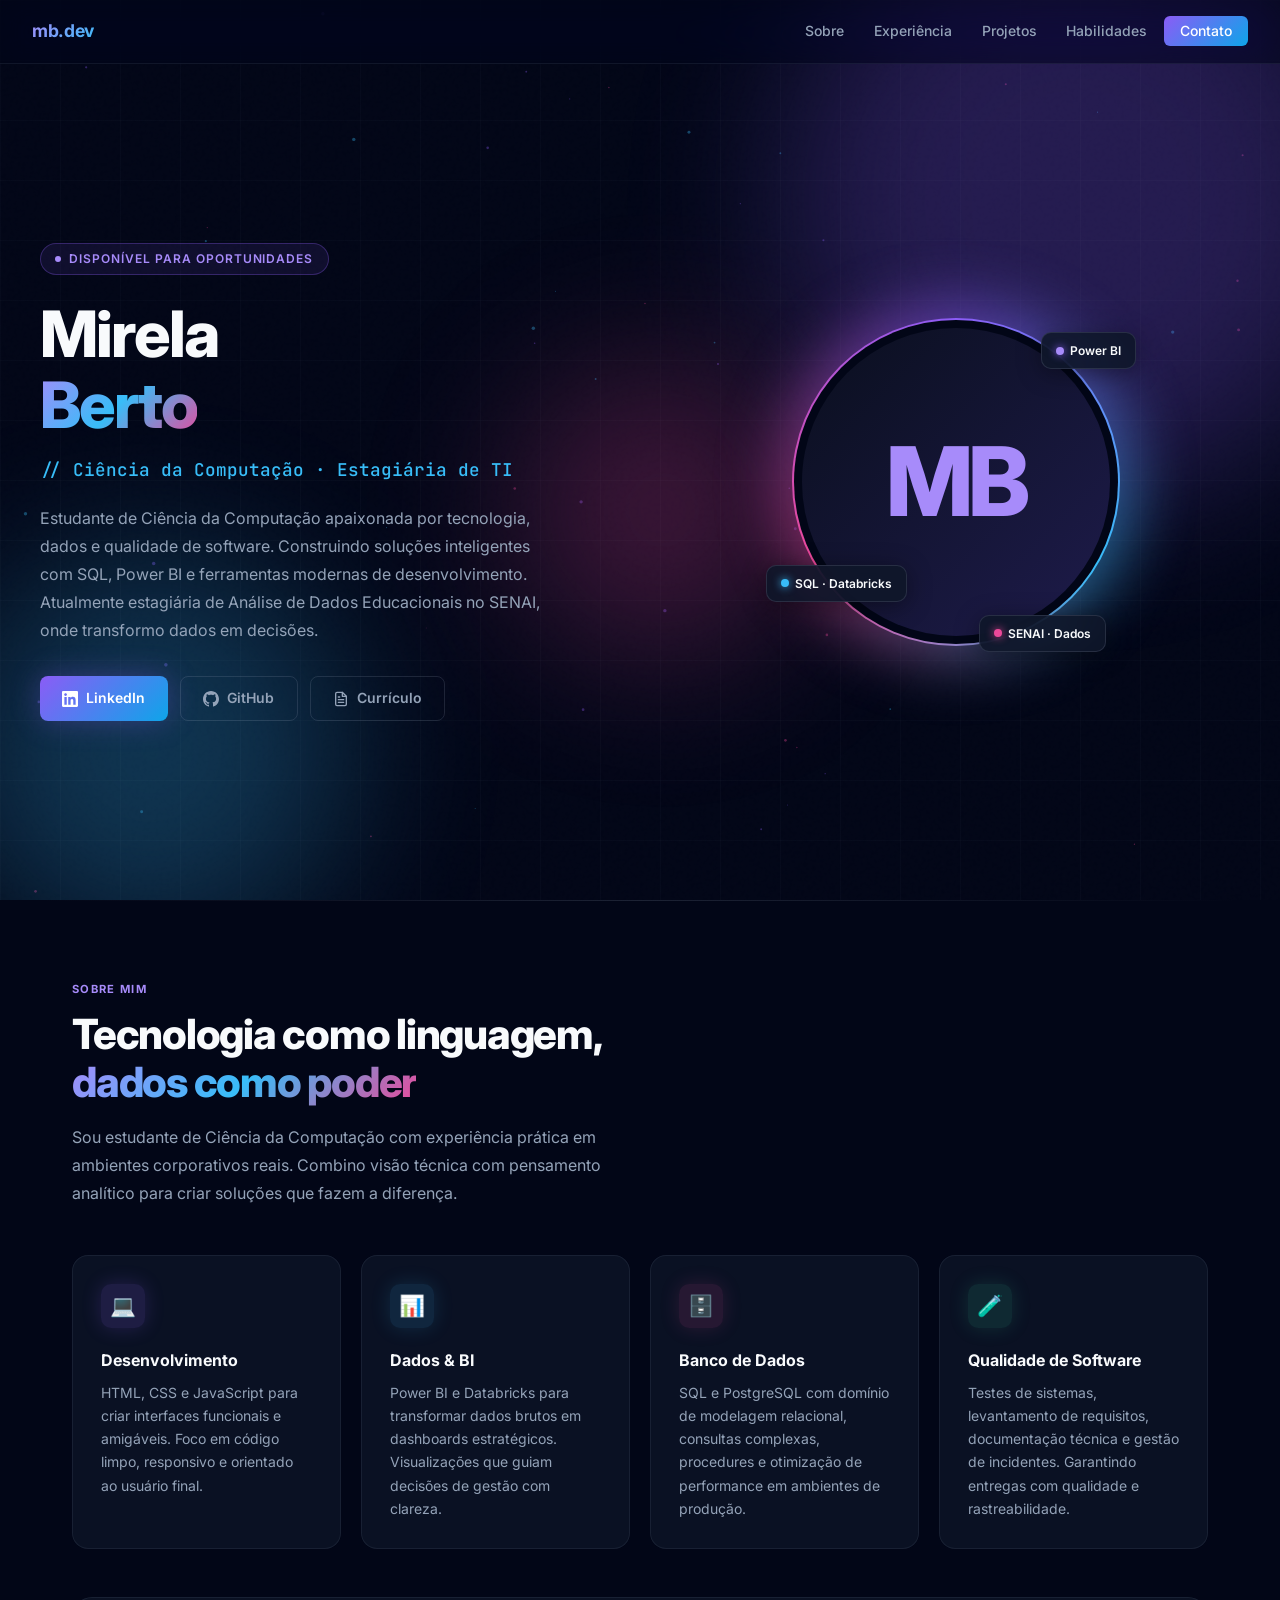
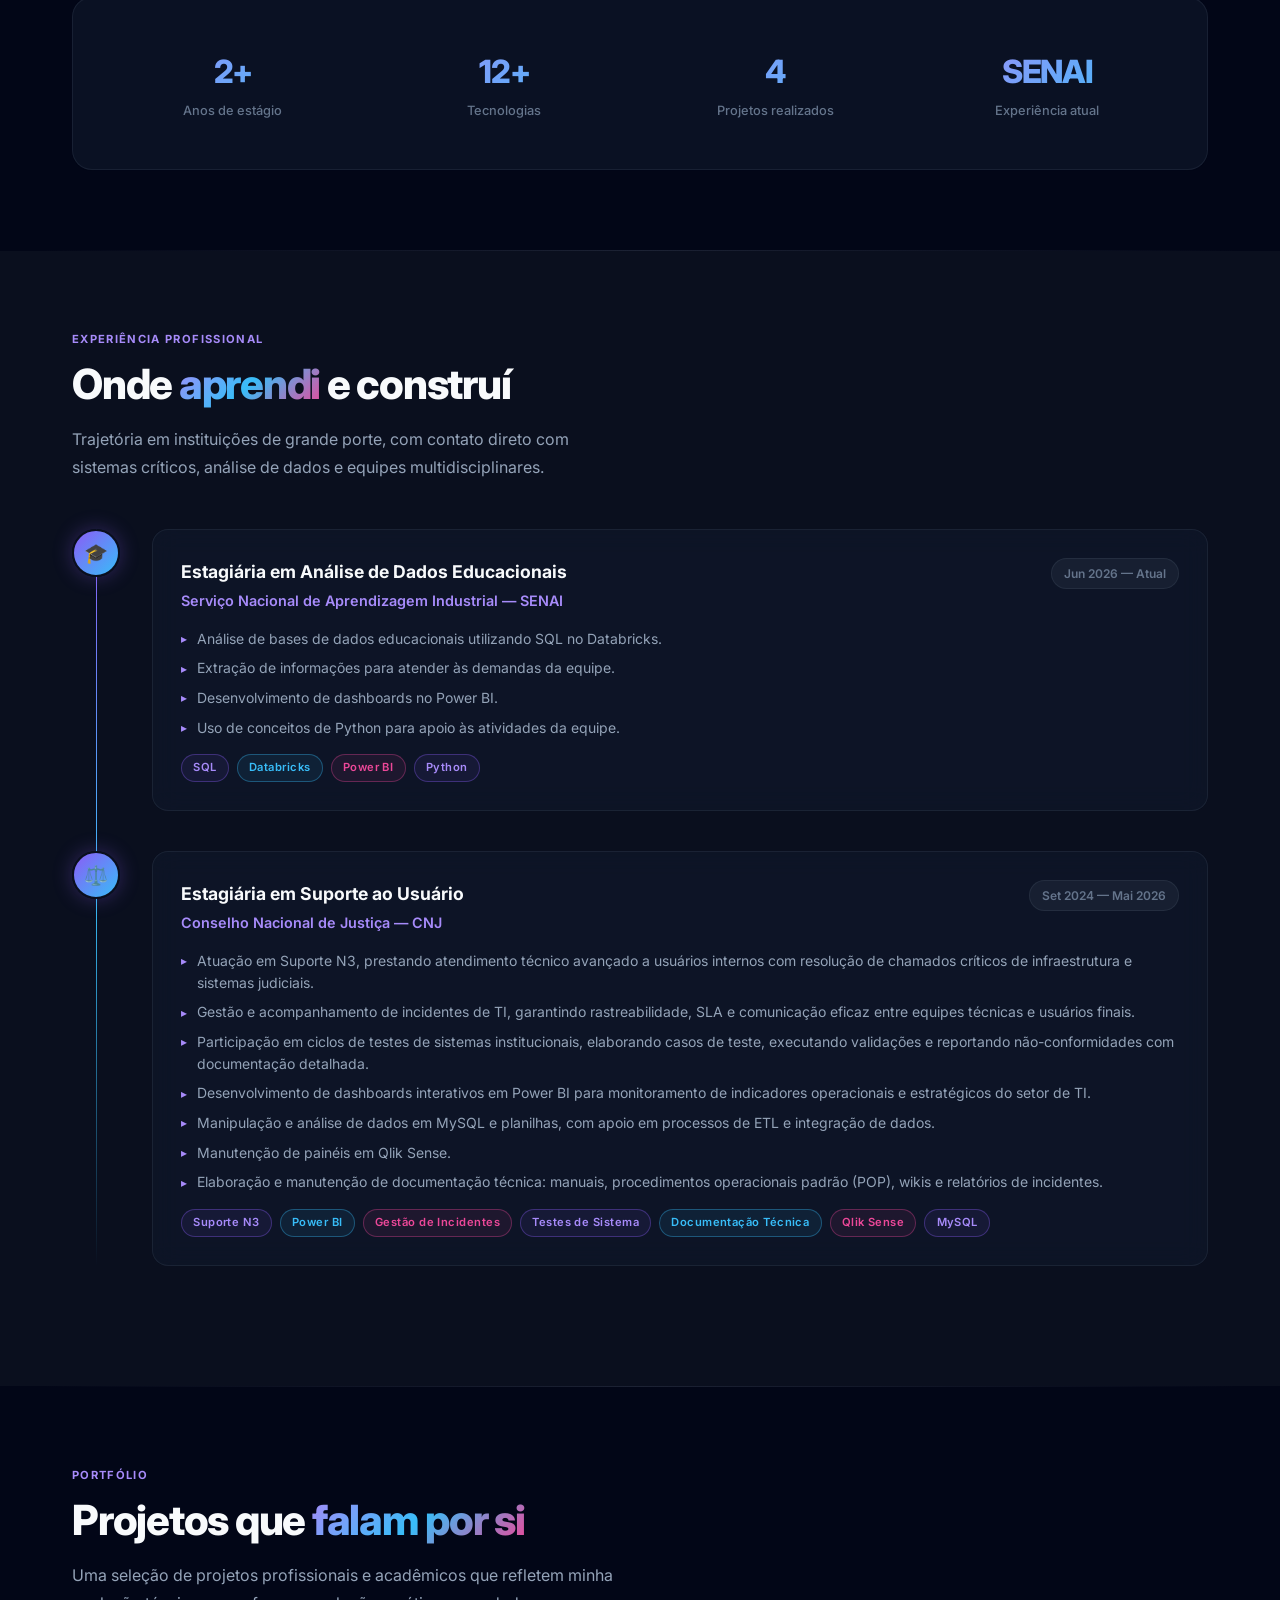
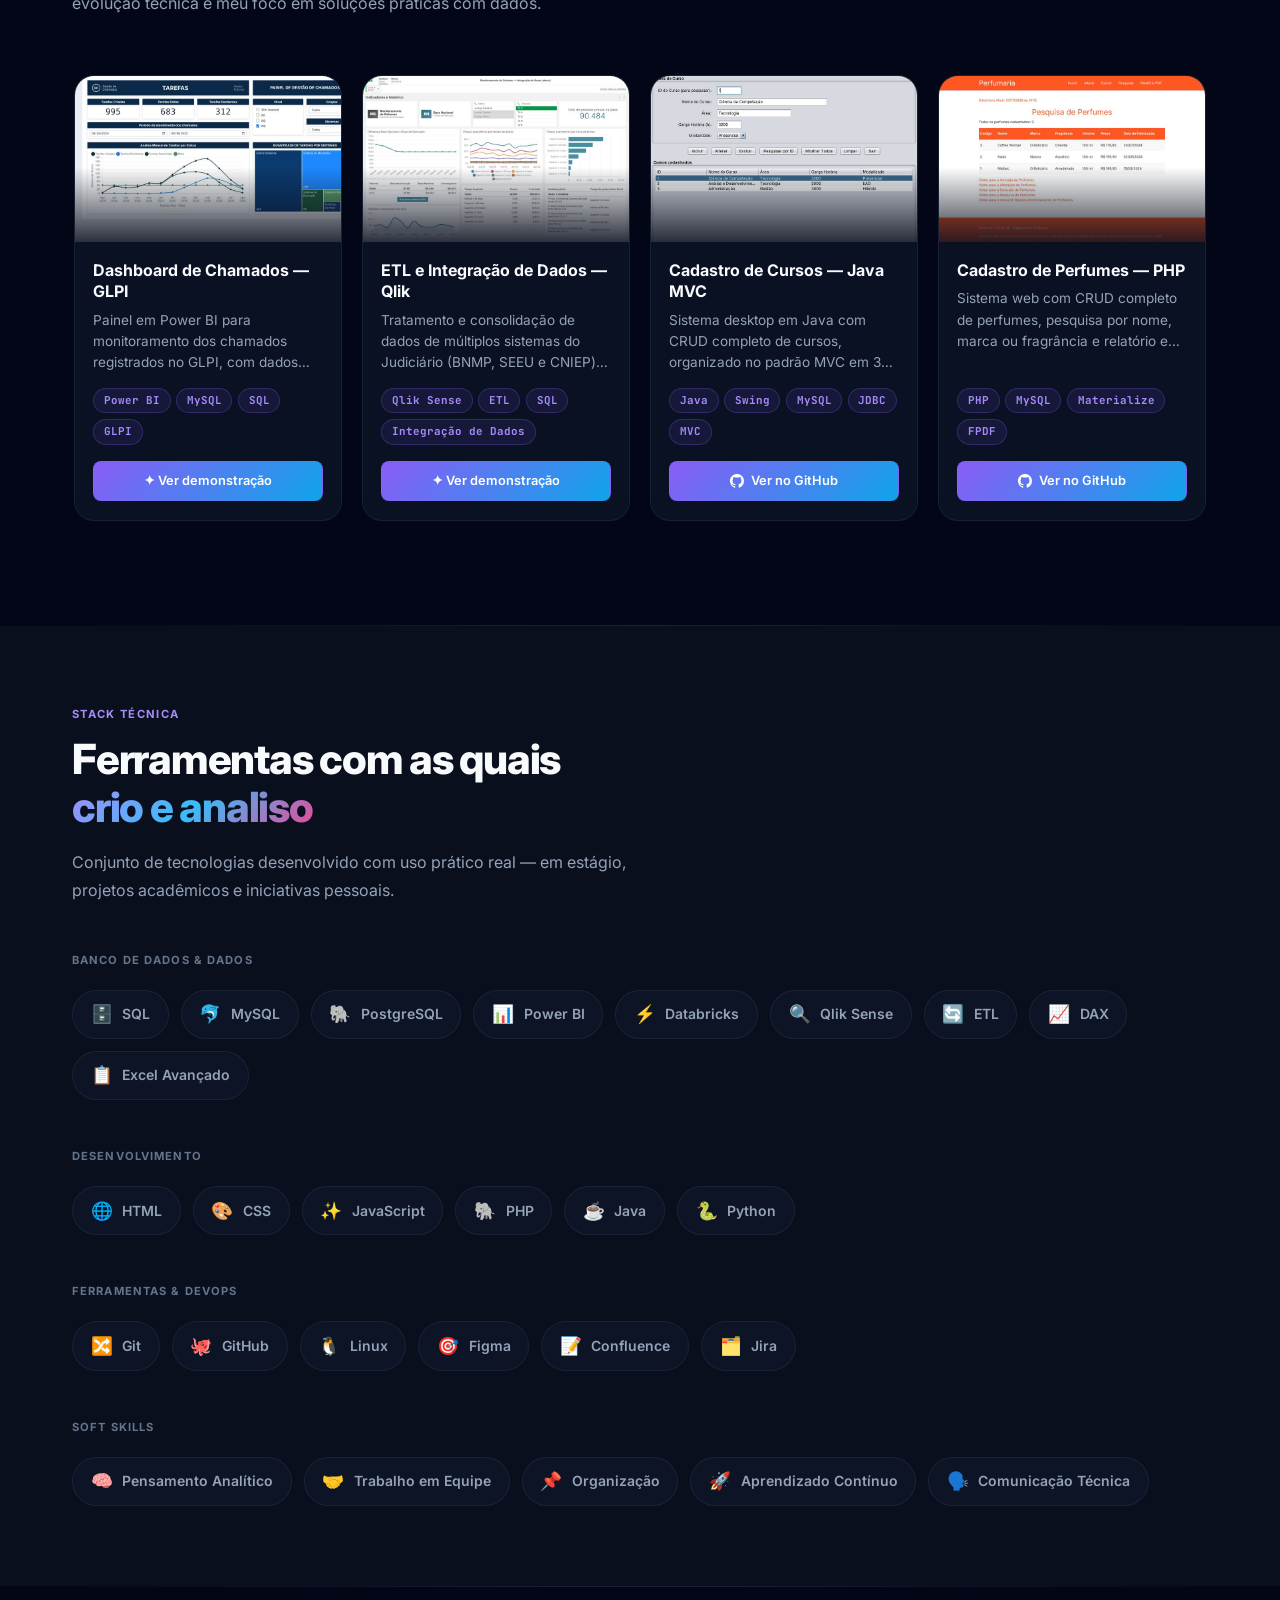
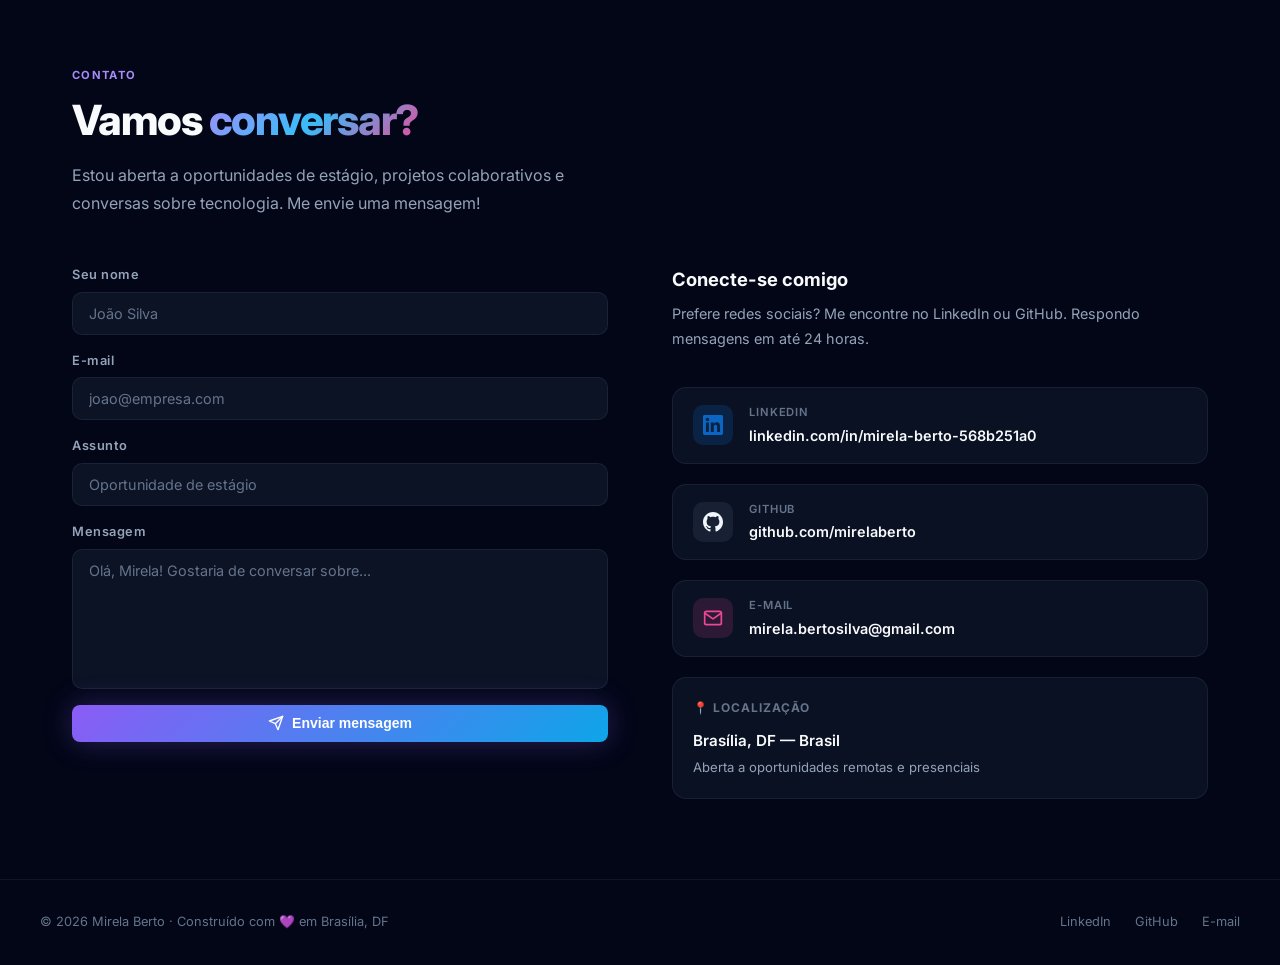
==== commit d7487df7: "style: cards de projeto mais compactos (descrição em até 3 linhas) Co-Authored-By: Claude Opus 5.5 <" ====
--- a/index.html
+++ b/index.html
@@ -7,7 +7,7 @@
 <link rel="preconnect" href="https://fonts.googleapis.com" />
 <link rel="preconnect" href="https://fonts.gstatic.com" crossorigin />
 <link href="https://fonts.googleapis.com/css2?family=Inter:wght@300;400;500;600;700;800;900&family=JetBrains+Mono:wght@400;500&display=swap" rel="stylesheet" />
-<link rel="stylesheet" href="css/style.css?v=20261127b" />
+<link rel="stylesheet" href="css/style.css?v=20261127c" />
 </head>
 <body>
 
@@ -230,7 +230,7 @@
         </div>
         <div class="project-body">
           <h3 class="project-title">Dashboard de Chamados — GLPI</h3>
-          <p class="project-desc">Painel em Power BI para monitoramento dos chamados registrados no GLPI, com dados extraídos de MySQL. Acompanha volume de chamados, tempo de resolução, SLA e distribuição por categoria, apoiando a gestão do atendimento. A demonstração usa dados fictícios.</p>
+          <p class="project-desc" title="Painel em Power BI para monitoramento dos chamados registrados no GLPI, com dados extraídos de MySQL. Acompanha volume de chamados, tempo de resolução, SLA e distribuição por categoria, apoiando a gestão do atendimento. A demonstração usa dados fictícios.">Painel em Power BI para monitoramento dos chamados registrados no GLPI, com dados extraídos de MySQL. Acompanha volume de chamados, tempo de resolução, SLA e distribuição por categoria, apoiando a gestão do atendimento. A demonstração usa dados fictícios.</p>
           <div class="project-stack">
             <span class="stack-badge">Power BI</span>
             <span class="stack-badge">MySQL</span>
@@ -252,7 +252,7 @@
         </div>
         <div class="project-body">
           <h3 class="project-title">ETL e Integração de Dados — Qlik</h3>
-          <p class="project-desc">Tratamento e consolidação de dados de múltiplos sistemas do Judiciário (BNMP, SEEU e CNIEP) em processos de ETL no Qlik, unificando as fontes para alimentar painéis de acompanhamento. A demonstração usa dados fictícios.</p>
+          <p class="project-desc" title="Tratamento e consolidação de dados de múltiplos sistemas do Judiciário (BNMP, SEEU e CNIEP) em processos de ETL no Qlik, unificando as fontes para alimentar painéis de acompanhamento. A demonstração usa dados fictícios.">Tratamento e consolidação de dados de múltiplos sistemas do Judiciário (BNMP, SEEU e CNIEP) em processos de ETL no Qlik, unificando as fontes para alimentar painéis de acompanhamento. A demonstração usa dados fictícios.</p>
           <div class="project-stack">
             <span class="stack-badge">Qlik Sense</span>
             <span class="stack-badge">ETL</span>
@@ -274,7 +274,7 @@
         </div>
         <div class="project-body">
           <h3 class="project-title">Cadastro de Cursos — Java MVC</h3>
-          <p class="project-desc">Sistema desktop em Java com CRUD completo de cursos, organizado no padrão MVC em 3 camadas (DTO, DAL e UI). Interface em Swing com pesquisa por ID e listagem em tabela, persistindo os dados em MySQL via JDBC.</p>
+          <p class="project-desc" title="Sistema desktop em Java com CRUD completo de cursos, organizado no padrão MVC em 3 camadas (DTO, DAL e UI). Interface em Swing com pesquisa por ID e listagem em tabela, persistindo os dados em MySQL via JDBC.">Sistema desktop em Java com CRUD completo de cursos, organizado no padrão MVC em 3 camadas (DTO, DAL e UI). Interface em Swing com pesquisa por ID e listagem em tabela, persistindo os dados em MySQL via JDBC.</p>
           <div class="project-stack">
             <span class="stack-badge">Java</span>
             <span class="stack-badge">Swing</span>
@@ -298,7 +298,7 @@
         </div>
         <div class="project-body">
           <h3 class="project-title">Cadastro de Perfumes — PHP</h3>
-          <p class="project-desc">Sistema web com CRUD completo de perfumes, pesquisa por nome, marca ou fragrância e relatório em PDF gerado com FPDF. Interface responsiva com Materialize CSS e dados em MySQL, rodando no XAMPP.</p>
+          <p class="project-desc" title="Sistema web com CRUD completo de perfumes, pesquisa por nome, marca ou fragrância e relatório em PDF gerado com FPDF. Interface responsiva com Materialize CSS e dados em MySQL, rodando no XAMPP.">Sistema web com CRUD completo de perfumes, pesquisa por nome, marca ou fragrância e relatório em PDF gerado com FPDF. Interface responsiva com Materialize CSS e dados em MySQL, rodando no XAMPP.</p>
           <div class="project-stack">
             <span class="stack-badge">PHP</span>
             <span class="stack-badge">MySQL</span>
@@ -472,6 +472,6 @@
 <!-- ─── TOAST ─── -->
 <div class="toast" id="toast"></div>
 
-<script src="js/main.js?v=20261127b"></script>
+<script src="js/main.js?v=20261127c"></script>
 </body>
 </html>
--- a/css/style.css
+++ b/css/style.css
@@ -774,32 +774,39 @@
 }
 
 .project-body {
-  padding: 1.5rem;
+  padding: 1.1rem 1.15rem 1.2rem;
   display: flex;
   flex-direction: column;
   flex: 1;
 }
 
 .project-title {
-  font-size: 1.05rem;
+  font-size: 1rem;
   font-weight: 700;
-  margin-bottom: 0.6rem;
+  line-height: 1.35;
+  margin-bottom: 0.45rem;
   color: var(--text);
 }
 
 .project-desc {
-  font-size: 0.875rem;
+  font-size: 0.85rem;
   color: var(--text2);
-  line-height: 1.65;
-  margin-bottom: 1.25rem;
-  flex: 1;
+  line-height: 1.55;
+  margin-bottom: 0.9rem;
+  /* mostra só as 3 primeiras linhas */
+  display: -webkit-box;
+  -webkit-line-clamp: 3;
+  line-clamp: 3;
+  -webkit-box-orient: vertical;
+  overflow: hidden;
 }
 
 .project-stack {
   display: flex;
   flex-wrap: wrap;
-  gap: 0.4rem;
-  margin-bottom: 1.25rem;
+  gap: 0.35rem;
+  margin-bottom: 1rem;
+  margin-top: auto;
 }
 
 .stack-badge {
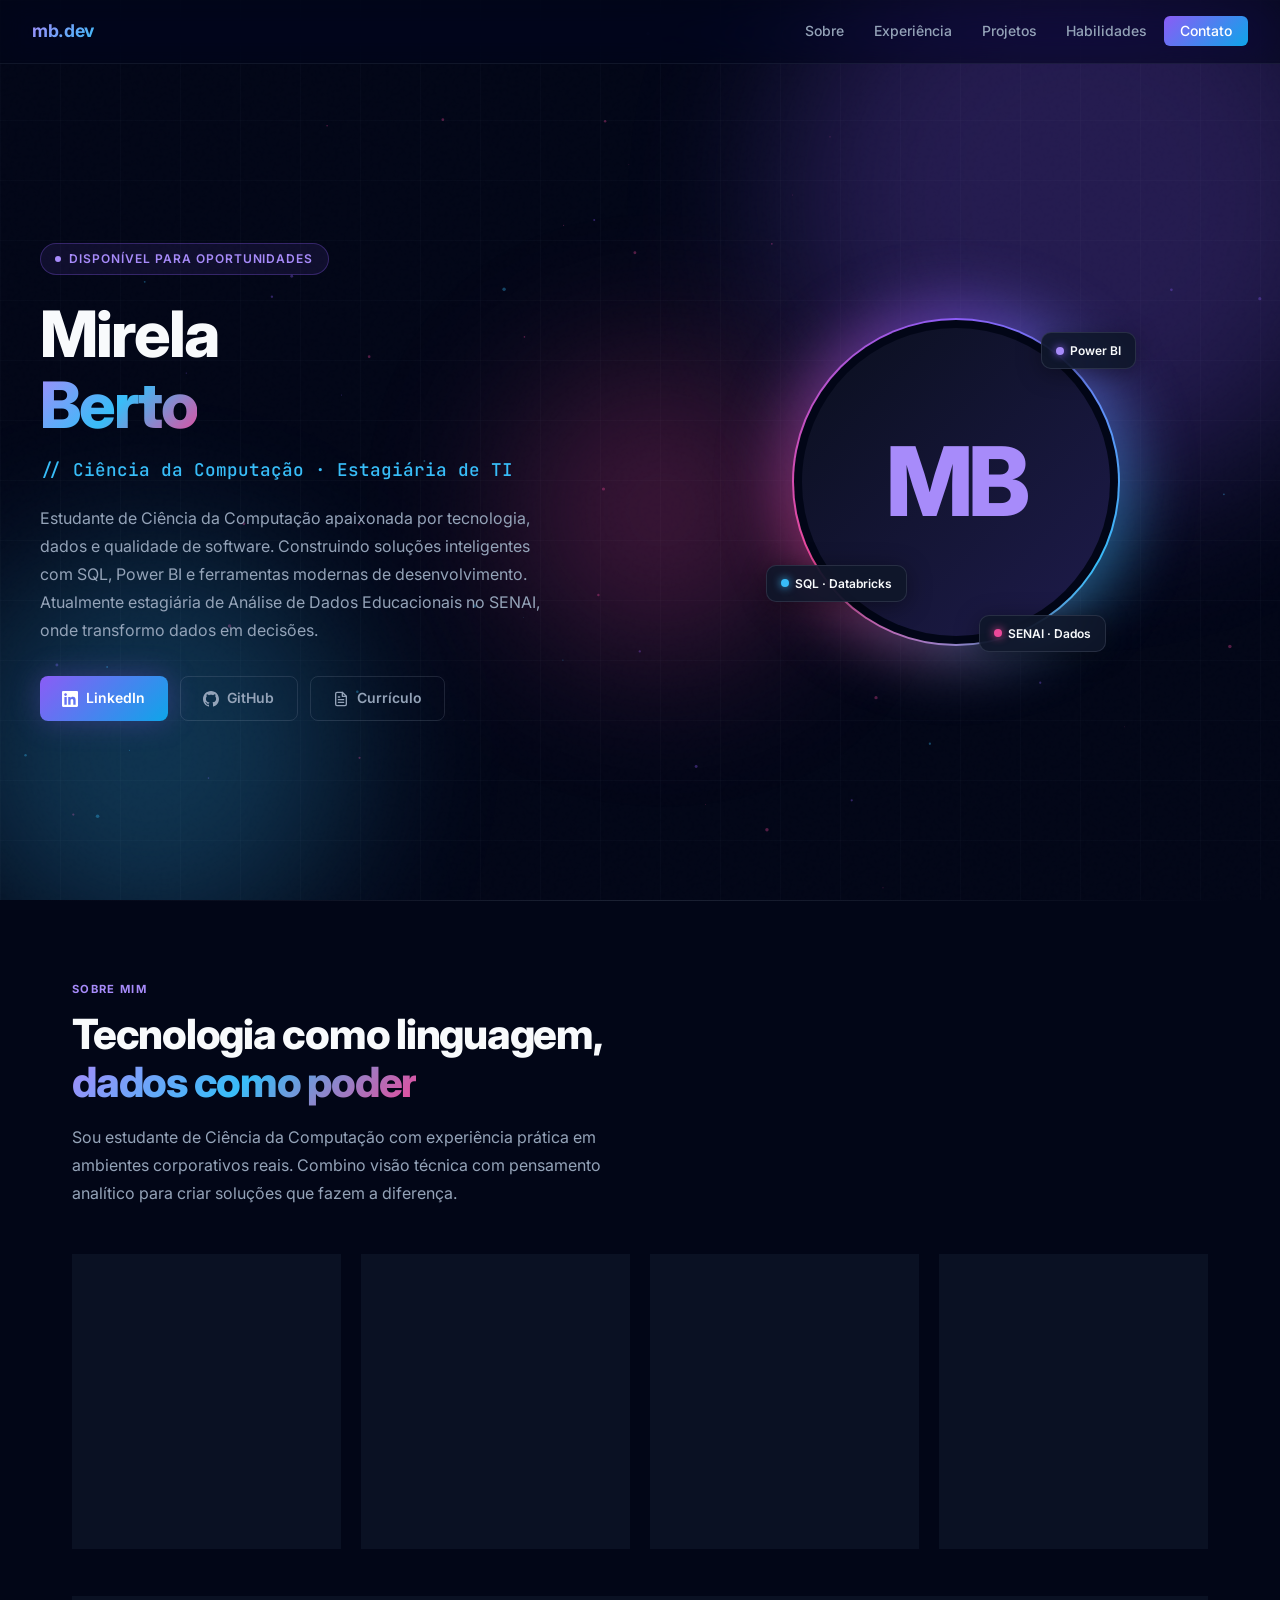
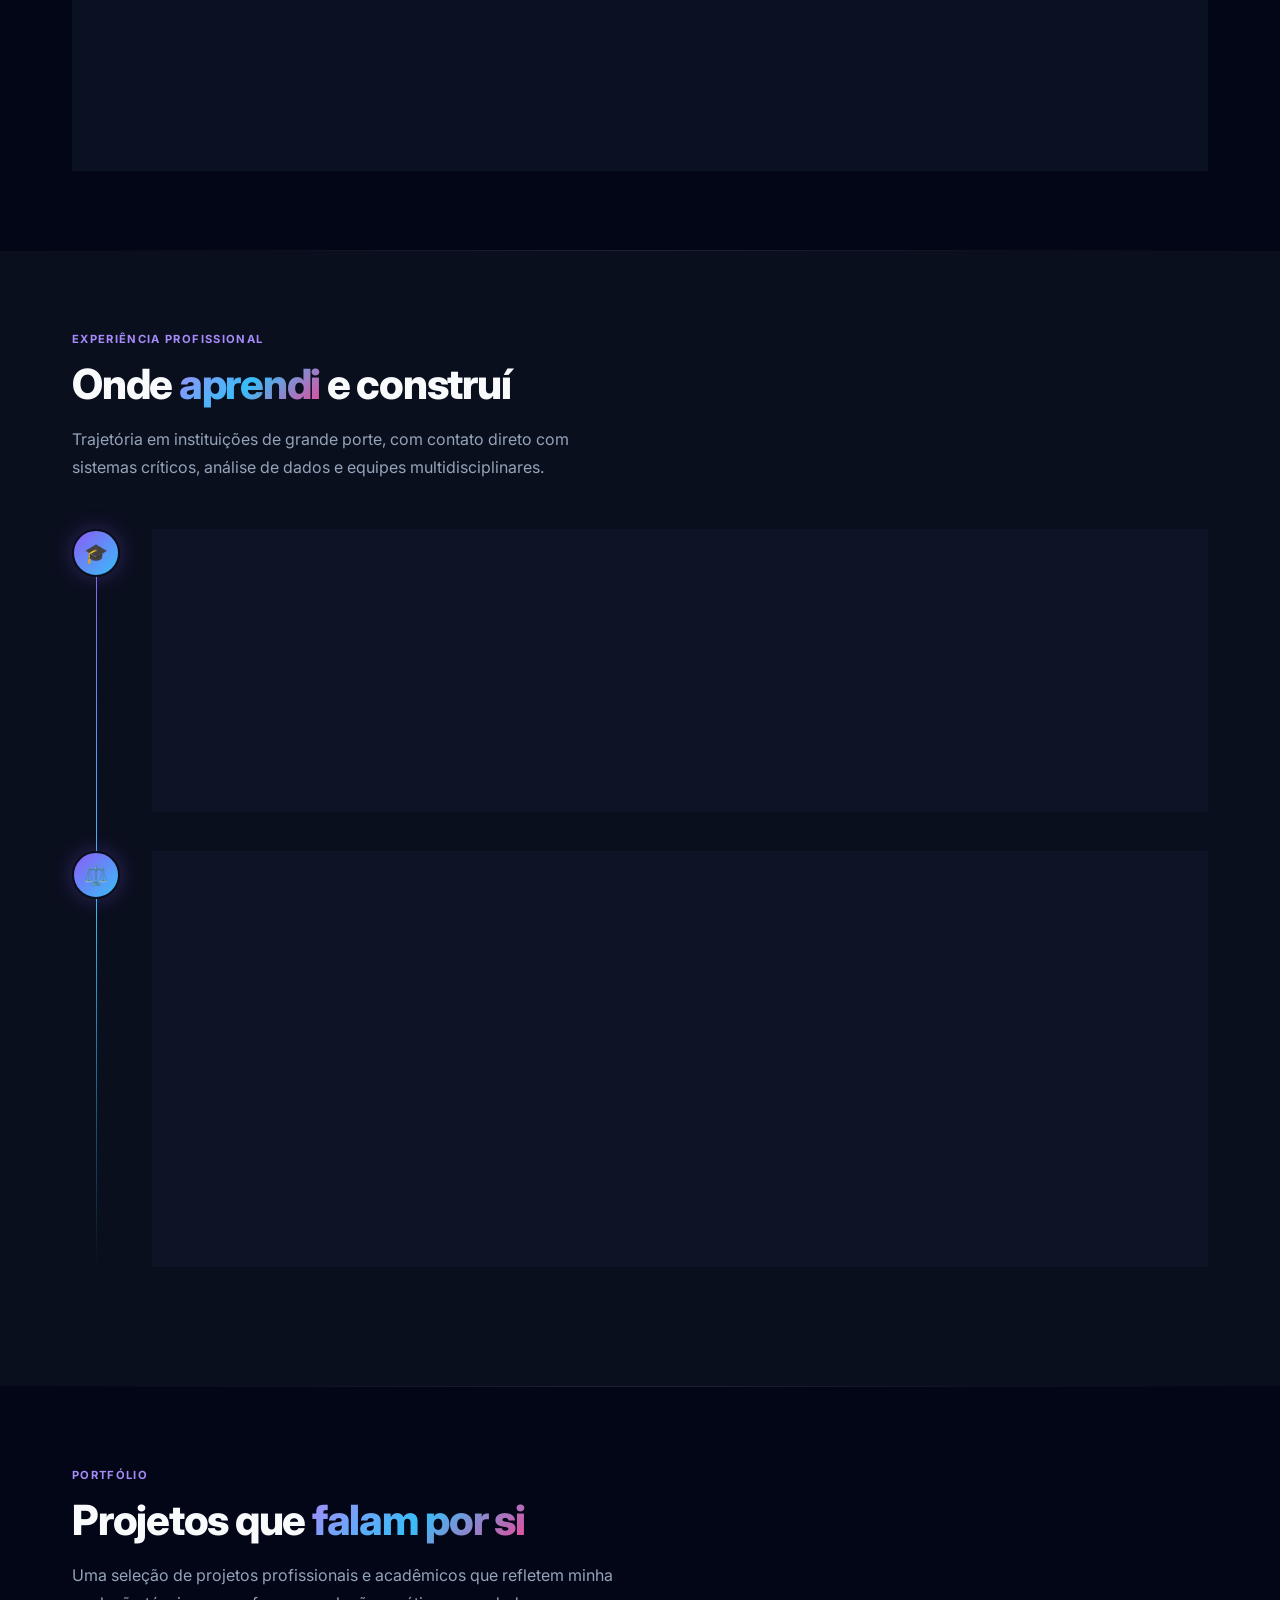
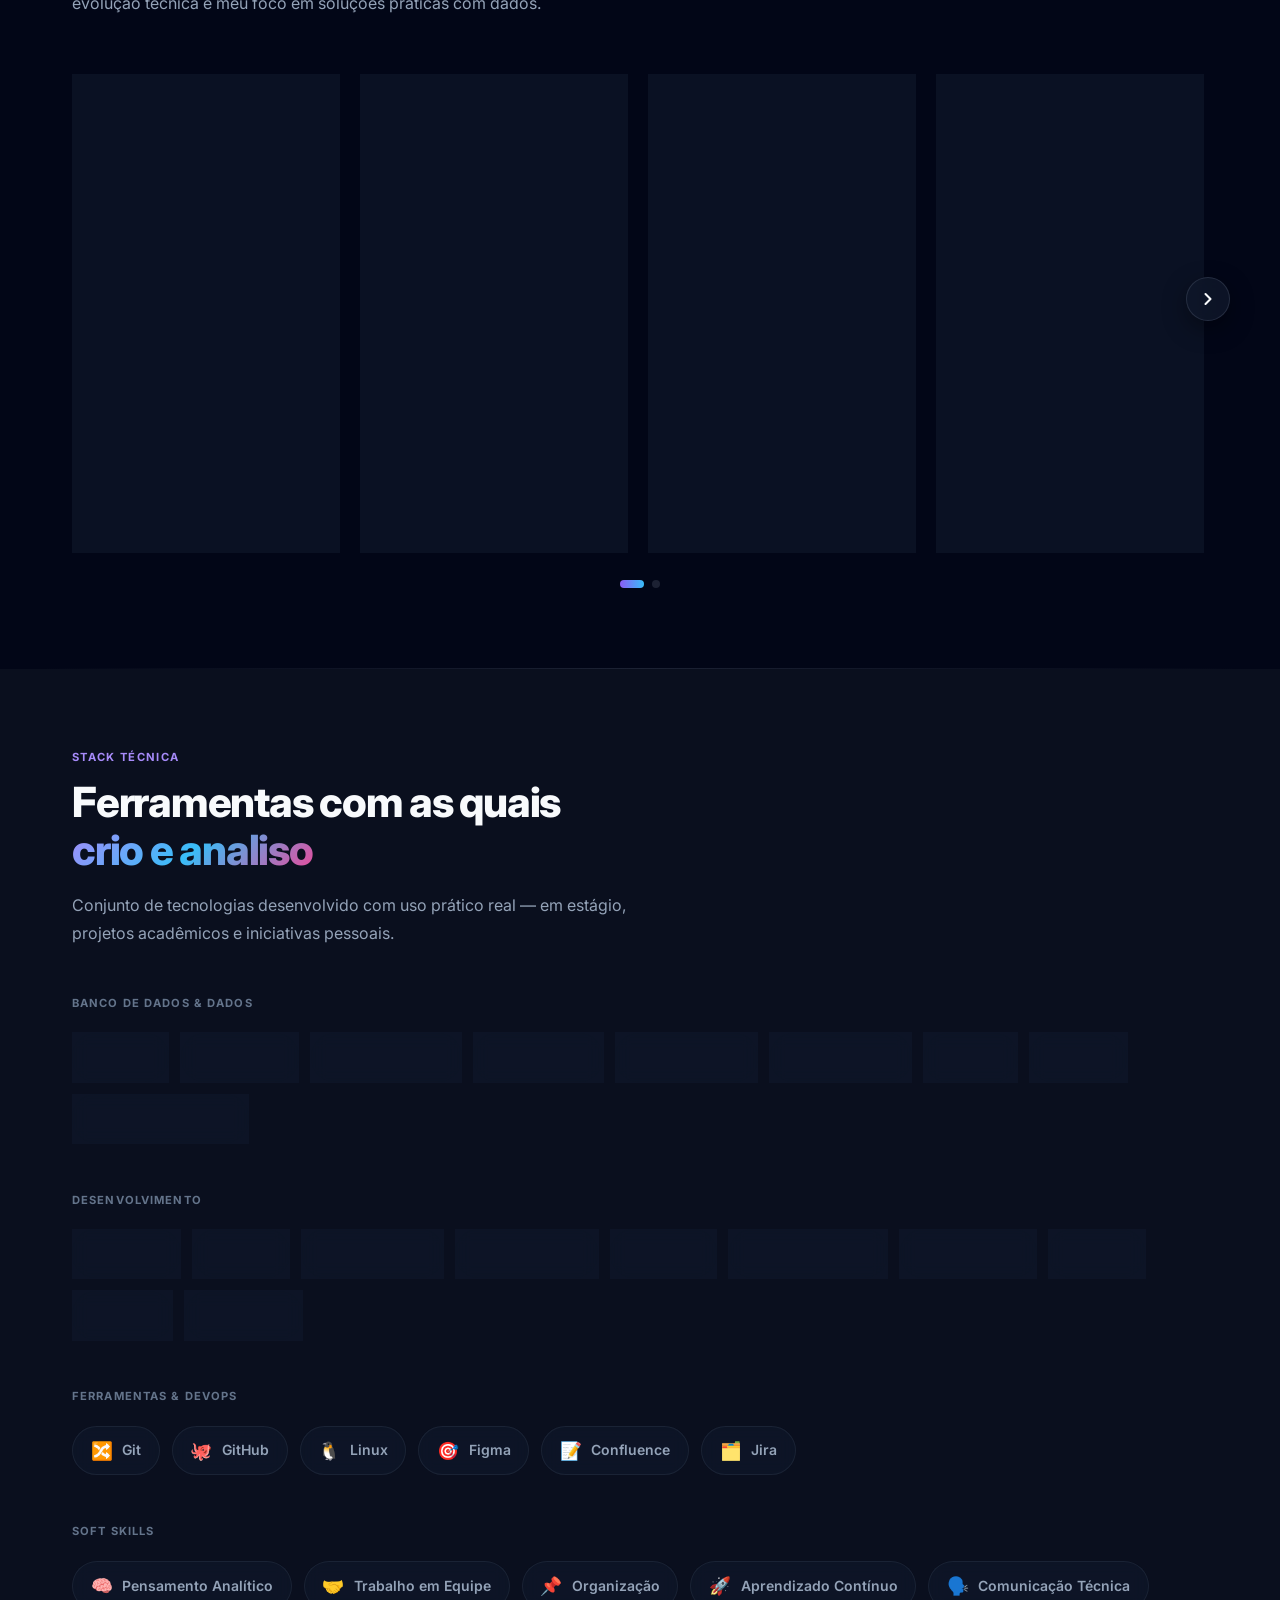
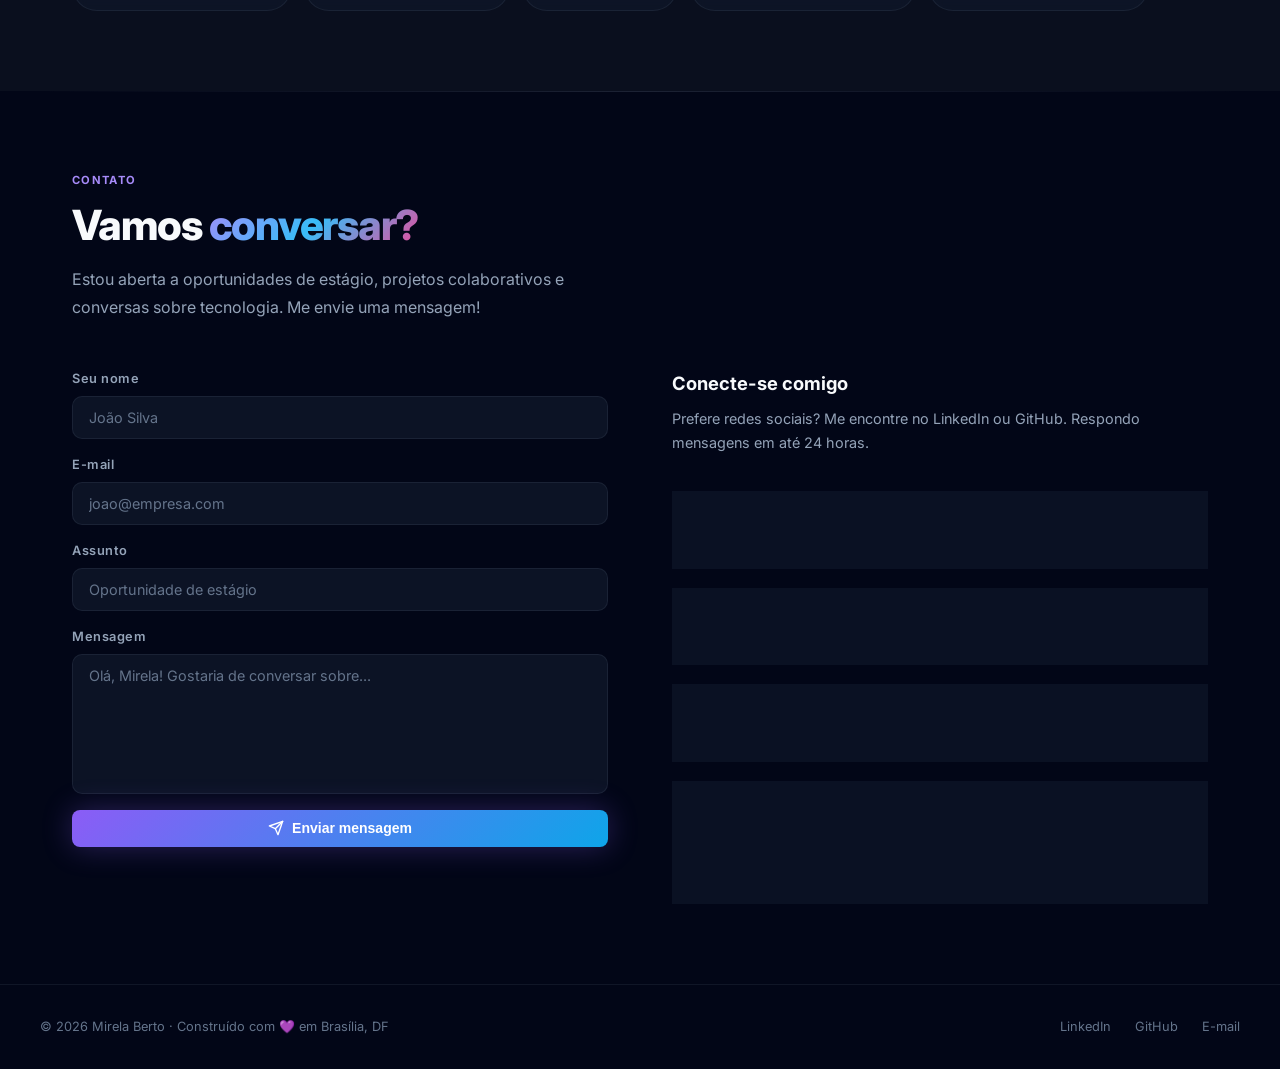
==== commit 0303610d: "feat: adiciona projeto WLS Acessórios (loja virtual) ao portfólio - card em primeiro lugar no carros" ====
--- a/index.html
+++ b/index.html
@@ -7,7 +7,7 @@
 <link rel="preconnect" href="https://fonts.googleapis.com" />
 <link rel="preconnect" href="https://fonts.gstatic.com" crossorigin />
 <link href="https://fonts.googleapis.com/css2?family=Inter:wght@300;400;500;600;700;800;900&family=JetBrains+Mono:wght@400;500&display=swap" rel="stylesheet" />
-<link rel="stylesheet" href="css/style.css?v=20261127c" />
+<link rel="stylesheet" href="css/style.css?v=20261127d" />
 </head>
 <body>
 
@@ -125,11 +125,11 @@
         <div class="stat-label">Anos de estágio</div>
       </div>
       <div class="stat-item">
-        <div class="stat-num">12+</div>
+        <div class="stat-num">15+</div>
         <div class="stat-label">Tecnologias</div>
       </div>
       <div class="stat-item">
-        <div class="stat-num">4</div>
+        <div class="stat-num">5</div>
         <div class="stat-label">Projetos realizados</div>
       </div>
       <div class="stat-item">
@@ -222,6 +222,29 @@
         <svg width="20" height="20" viewBox="0 0 24 24" fill="none" stroke="currentColor" stroke-width="2.5" stroke-linecap="round" stroke-linejoin="round"><polyline points="15 18 9 12 15 6"/></svg>
       </button>
       <div class="projects-track" id="projTrack">
+
+      <!-- Projeto WLS -->
+      <div class="project-card reveal">
+        <div class="project-image">
+          <img src="assets/projetos/wls.jpg" alt="Página inicial da loja virtual WLS Acessórios com o título Detalhes que fazem parte de você" loading="lazy" width="800" height="500" draggable="false" />
+        </div>
+        <div class="project-body">
+          <h3 class="project-title">WLS Acessórios — Loja Virtual</h3>
+          <p class="project-desc" title="Loja virtual de semijoias desenvolvida para uma cliente: catálogo, carrinho com cupom e frete por CEP, cadastro e login, pagamento por Pix ou cartão (Mercado Pago) e painel administrativo de produtos, pedidos e cupons. Preço, frete e estoque são calculados no banco, com regras de acesso (RLS) no Supabase.">Loja virtual de semijoias desenvolvida para uma cliente: catálogo, carrinho com cupom e frete por CEP, cadastro e login, pagamento por Pix ou cartão (Mercado Pago) e painel administrativo de produtos, pedidos e cupons. Preço, frete e estoque são calculados no banco, com regras de acesso (RLS) no Supabase.</p>
+          <div class="project-stack">
+            <span class="stack-badge">React</span>
+            <span class="stack-badge">TypeScript</span>
+            <span class="stack-badge">Tailwind</span>
+            <span class="stack-badge">Supabase</span>
+            <span class="stack-badge">Mercado Pago</span>
+          </div>
+          <div class="project-actions">
+            <a href="#" class="proj-btn" onclick="showToast('🛍️ Projeto desenvolvido para cliente — código privado'); return false;">
+              🛍️ Projeto para cliente
+            </a>
+          </div>
+        </div>
+      </div>
 
       <!-- Projeto 1 -->
       <div class="project-card reveal">
@@ -353,6 +376,10 @@
           <div class="skill-chip"><span class="skill-icon">🌐</span><span class="skill-name">HTML</span></div>
           <div class="skill-chip"><span class="skill-icon">🎨</span><span class="skill-name">CSS</span></div>
           <div class="skill-chip"><span class="skill-icon">✨</span><span class="skill-name">JavaScript</span></div>
+          <div class="skill-chip"><span class="skill-icon">🔷</span><span class="skill-name">TypeScript</span></div>
+          <div class="skill-chip"><span class="skill-icon">⚛️</span><span class="skill-name">React</span></div>
+          <div class="skill-chip"><span class="skill-icon">💨</span><span class="skill-name">Tailwind CSS</span></div>
+          <div class="skill-chip"><span class="skill-icon">⚡</span><span class="skill-name">Supabase</span></div>
           <div class="skill-chip"><span class="skill-icon">🐘</span><span class="skill-name">PHP</span></div>
           <div class="skill-chip"><span class="skill-icon">☕</span><span class="skill-name">Java</span></div>
           <div class="skill-chip"><span class="skill-icon">🐍</span><span class="skill-name">Python</span></div>
@@ -472,6 +499,6 @@
 <!-- ─── TOAST ─── -->
 <div class="toast" id="toast"></div>
 
-<script src="js/main.js?v=20261127c"></script>
+<script src="js/main.js?v=20261127d"></script>
 </body>
 </html>
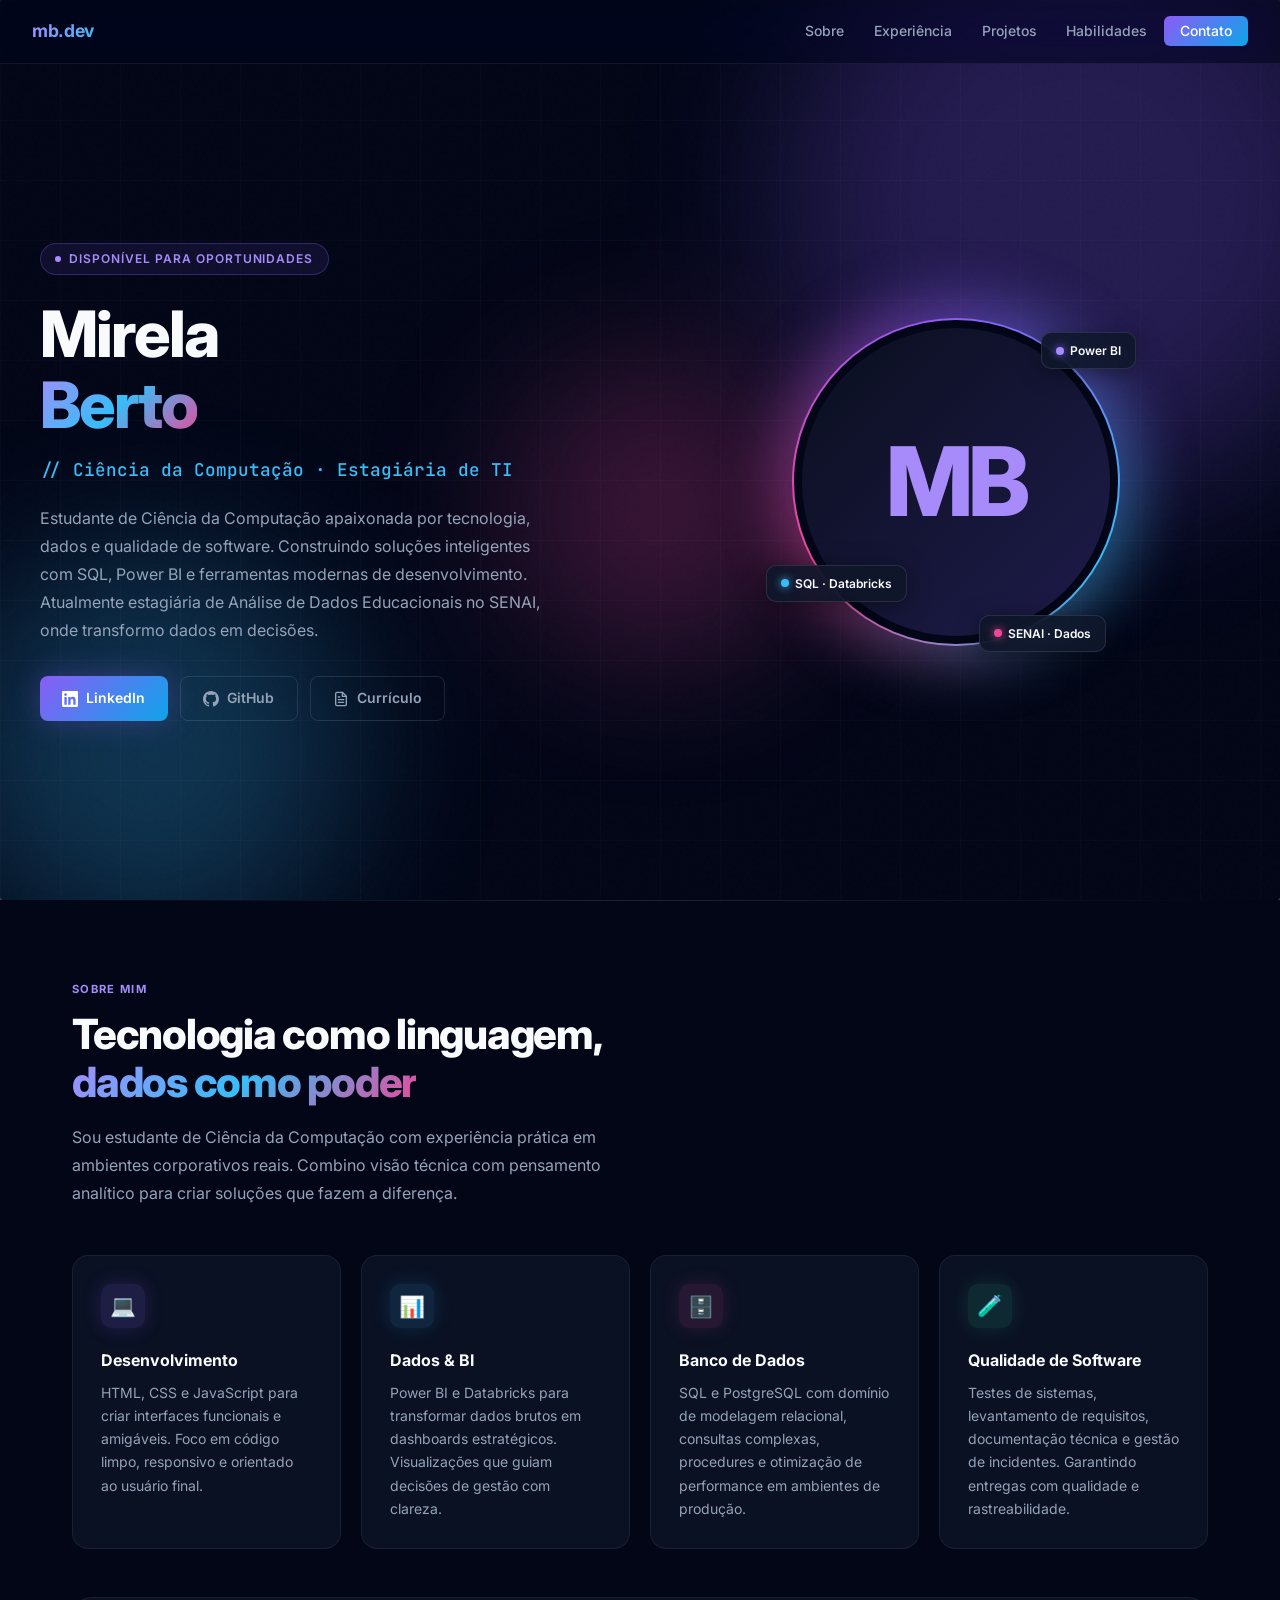
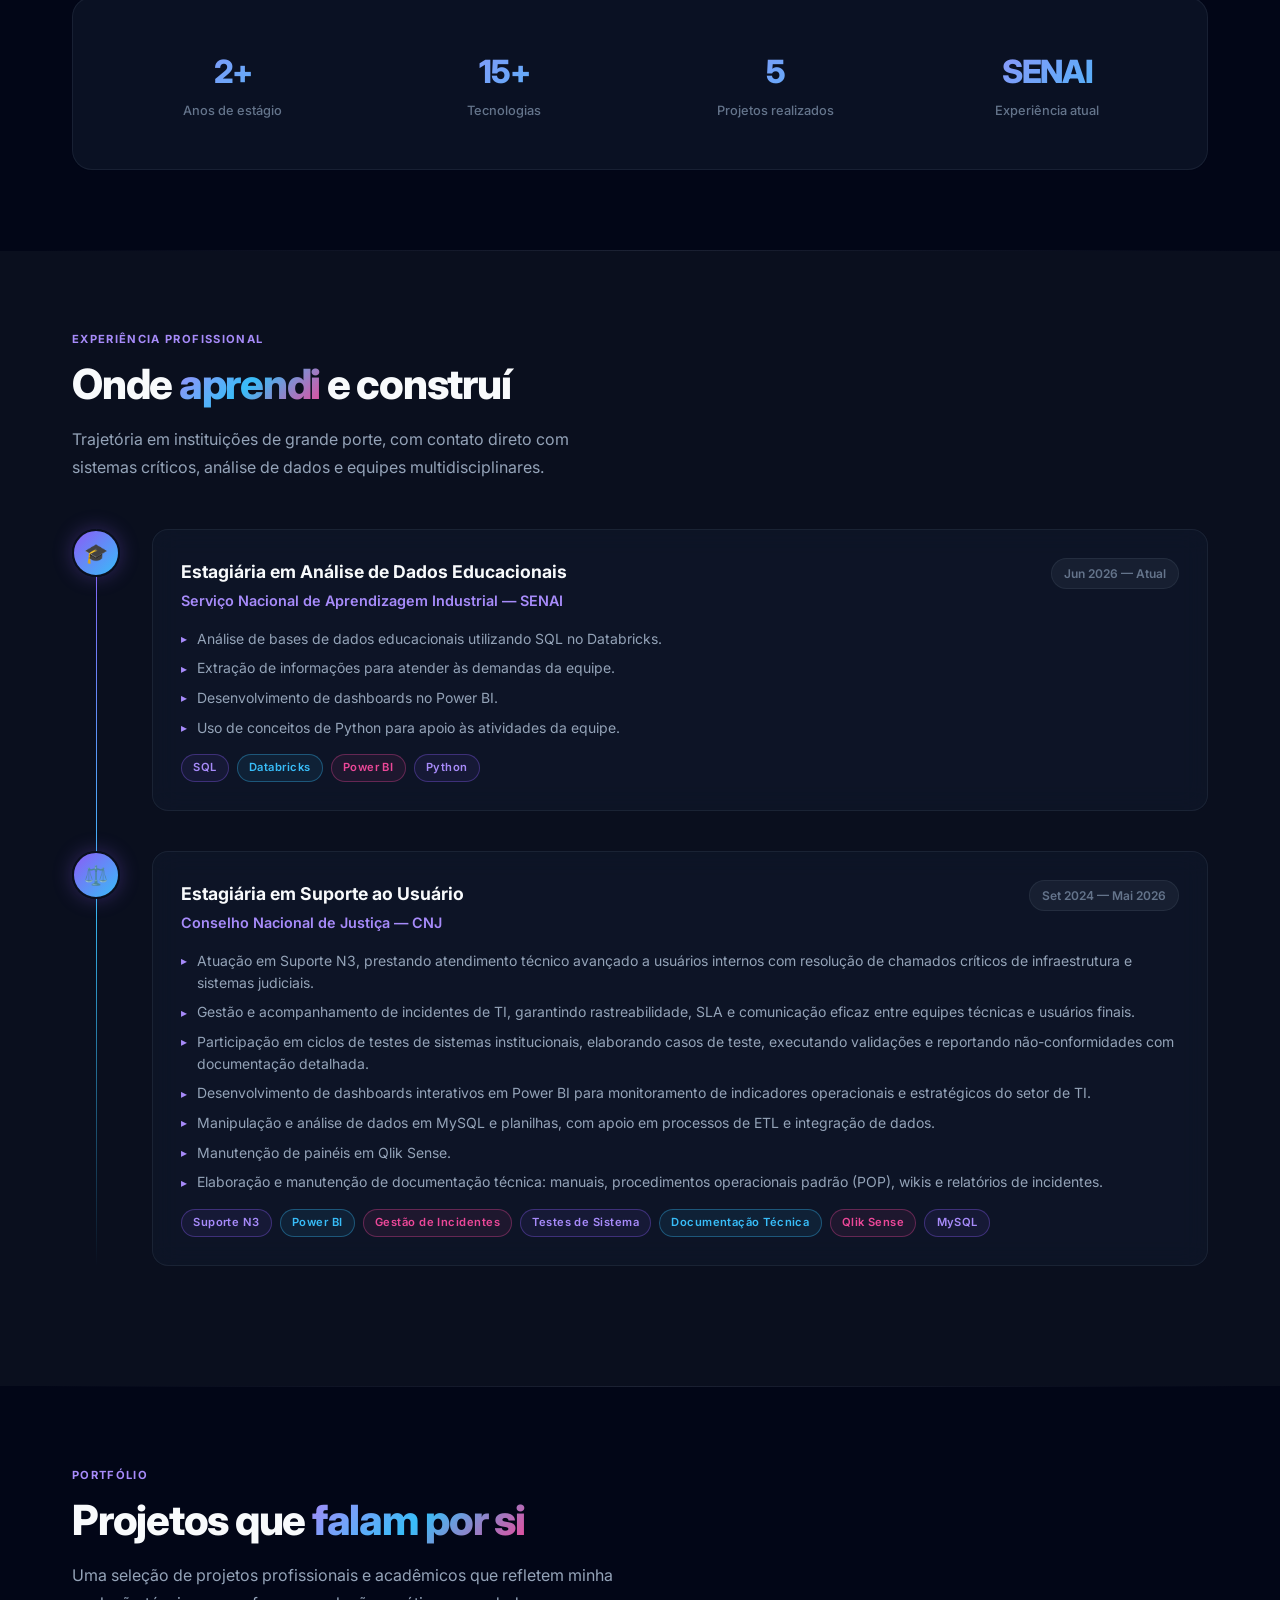
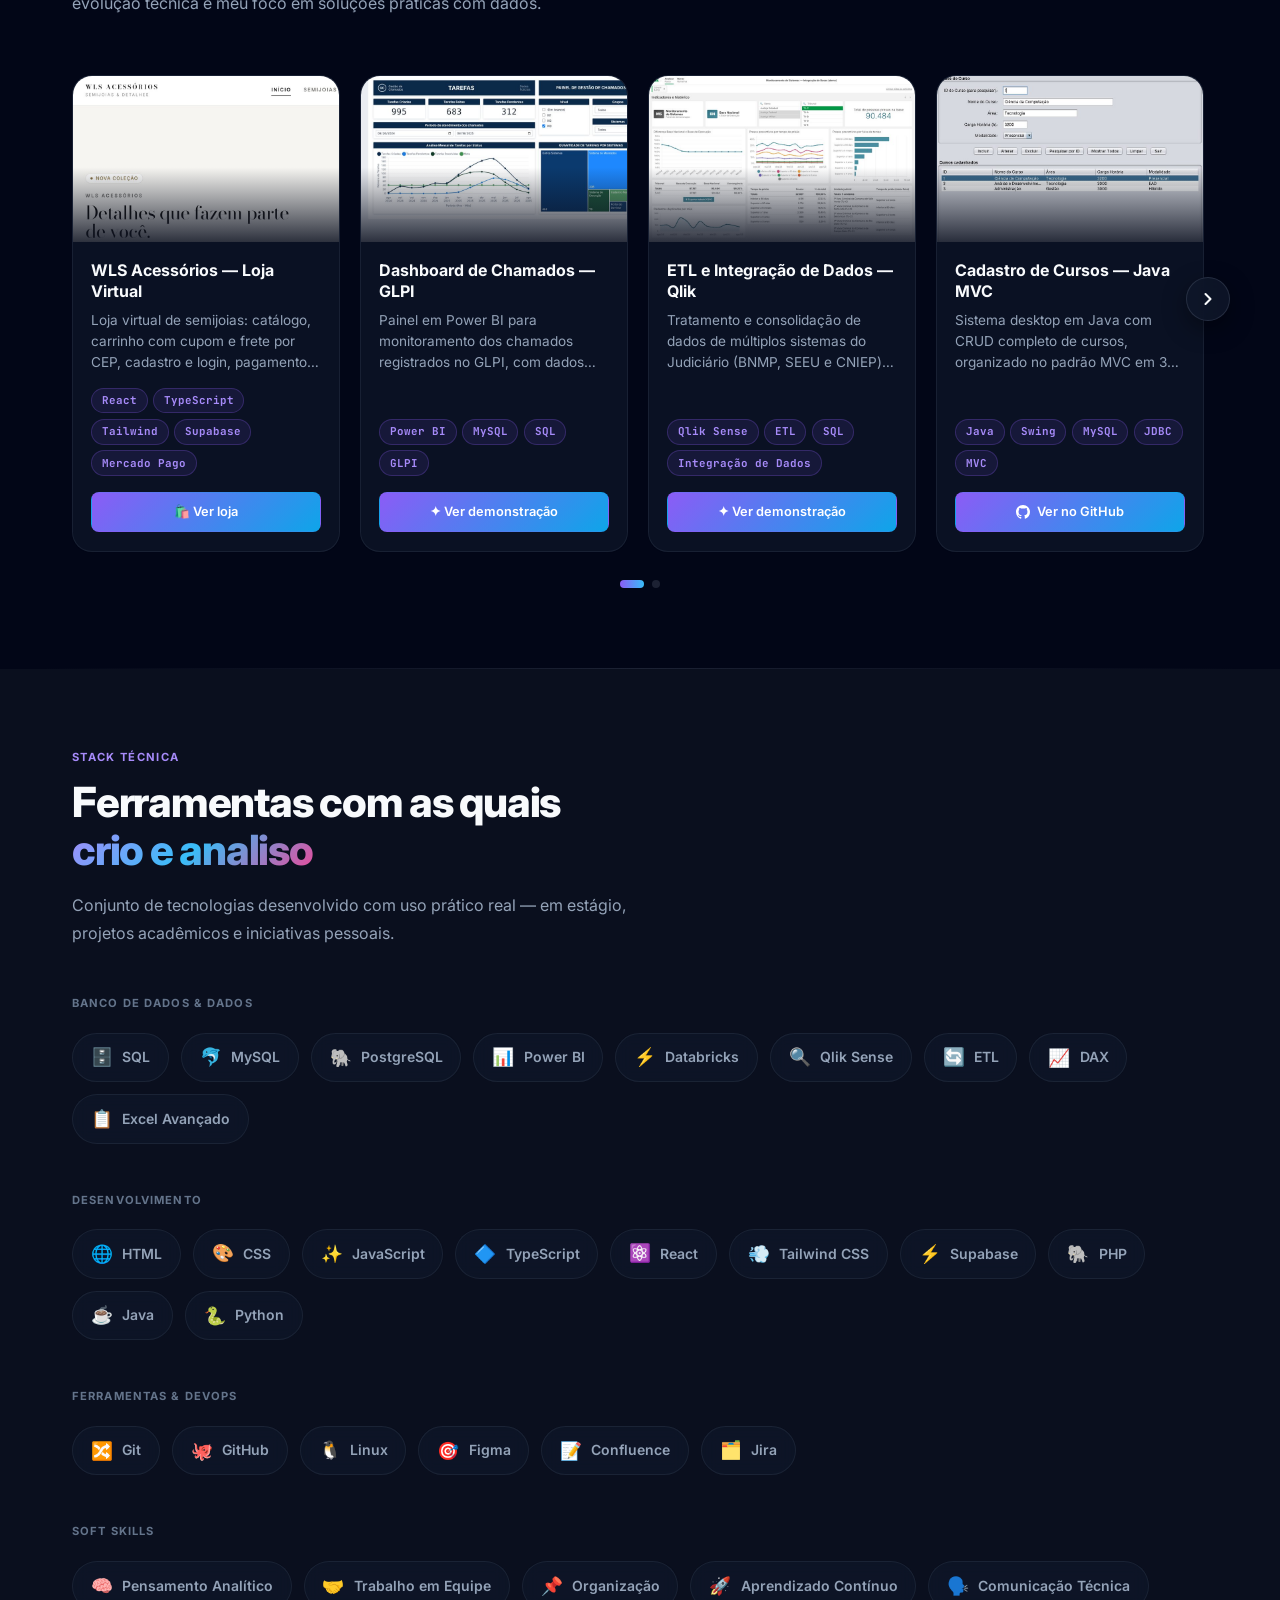
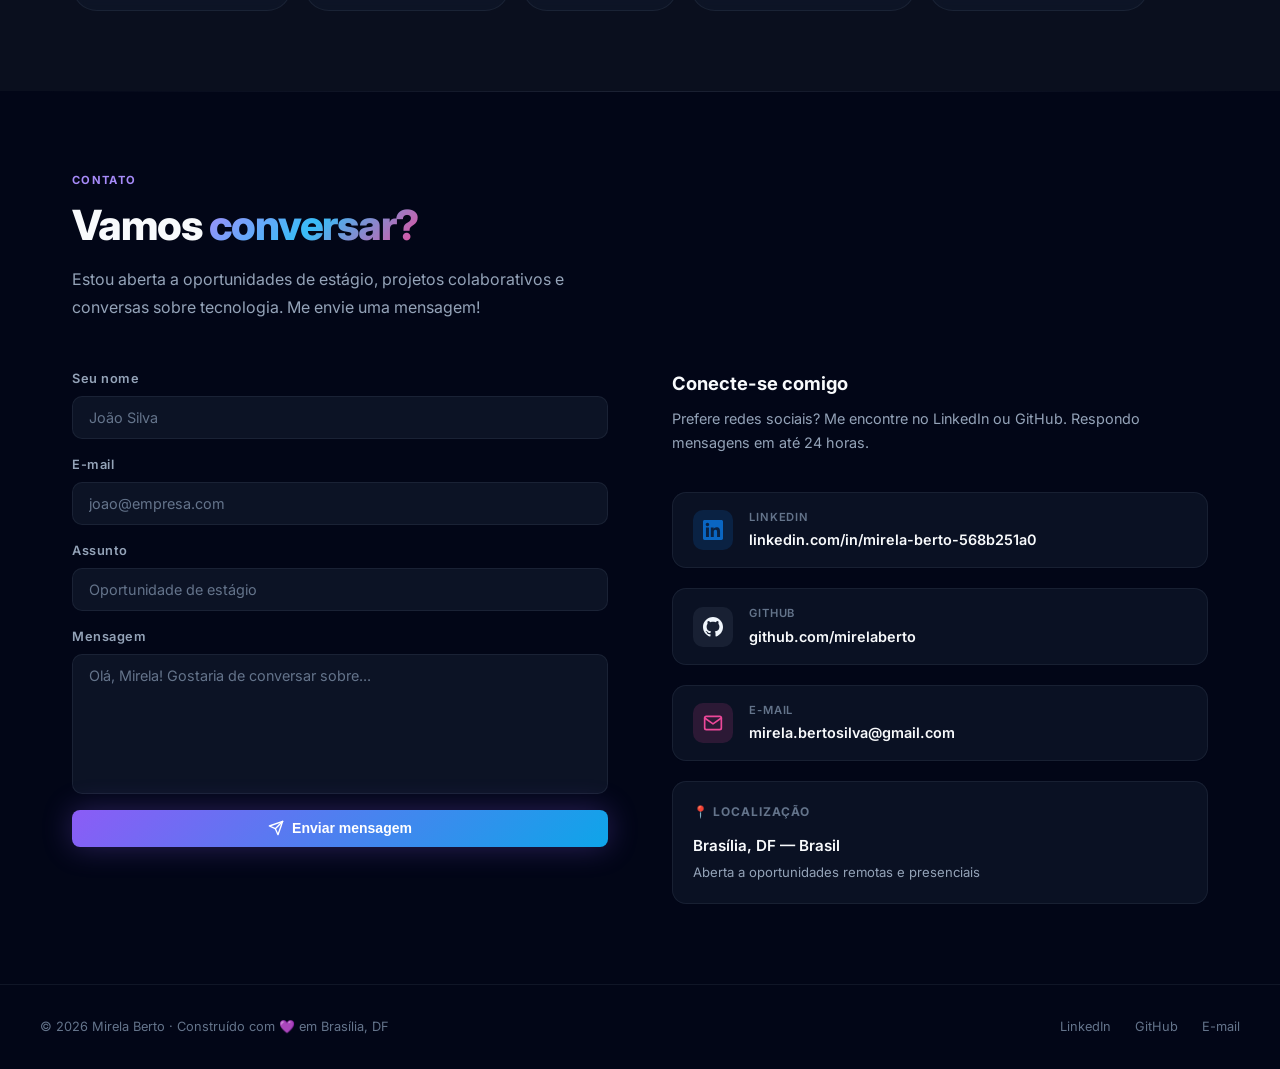
==== commit d8eaf01c: "feat: demonstração navegável da loja WLS Acessórios - build estático da loja em modo demonstração (p" ====
--- a/index.html
+++ b/index.html
@@ -7,7 +7,7 @@
 <link rel="preconnect" href="https://fonts.googleapis.com" />
 <link rel="preconnect" href="https://fonts.gstatic.com" crossorigin />
 <link href="https://fonts.googleapis.com/css2?family=Inter:wght@300;400;500;600;700;800;900&family=JetBrains+Mono:wght@400;500&display=swap" rel="stylesheet" />
-<link rel="stylesheet" href="css/style.css?v=20261127d" />
+<link rel="stylesheet" href="css/style.css?v=20261127e" />
 </head>
 <body>
 
@@ -230,7 +230,7 @@
         </div>
         <div class="project-body">
           <h3 class="project-title">WLS Acessórios — Loja Virtual</h3>
-          <p class="project-desc" title="Loja virtual de semijoias desenvolvida para uma cliente: catálogo, carrinho com cupom e frete por CEP, cadastro e login, pagamento por Pix ou cartão (Mercado Pago) e painel administrativo de produtos, pedidos e cupons. Preço, frete e estoque são calculados no banco, com regras de acesso (RLS) no Supabase.">Loja virtual de semijoias desenvolvida para uma cliente: catálogo, carrinho com cupom e frete por CEP, cadastro e login, pagamento por Pix ou cartão (Mercado Pago) e painel administrativo de produtos, pedidos e cupons. Preço, frete e estoque são calculados no banco, com regras de acesso (RLS) no Supabase.</p>
+          <p class="project-desc" title="Loja virtual de semijoias: catálogo, carrinho com cupom e frete por CEP, cadastro e login, pagamento por Pix ou cartão (Mercado Pago) e painel administrativo de produtos, pedidos e cupons. Preço, frete e estoque são calculados no banco, com regras de acesso (RLS) no Supabase.">Loja virtual de semijoias: catálogo, carrinho com cupom e frete por CEP, cadastro e login, pagamento por Pix ou cartão (Mercado Pago) e painel administrativo de produtos, pedidos e cupons. Preço, frete e estoque são calculados no banco, com regras de acesso (RLS) no Supabase.</p>
           <div class="project-stack">
             <span class="stack-badge">React</span>
             <span class="stack-badge">TypeScript</span>
@@ -239,8 +239,8 @@
             <span class="stack-badge">Mercado Pago</span>
           </div>
           <div class="project-actions">
-            <a href="#" class="proj-btn" onclick="showToast('🛍️ Projeto desenvolvido para cliente — código privado'); return false;">
-              🛍️ Projeto para cliente
+            <a href="demos/wls/index.html" target="_blank" class="proj-btn proj-btn-primary">
+              🛍️ Ver loja
             </a>
           </div>
         </div>
@@ -499,6 +499,6 @@
 <!-- ─── TOAST ─── -->
 <div class="toast" id="toast"></div>
 
-<script src="js/main.js?v=20261127d"></script>
+<script src="js/main.js?v=20261127e"></script>
 </body>
 </html>
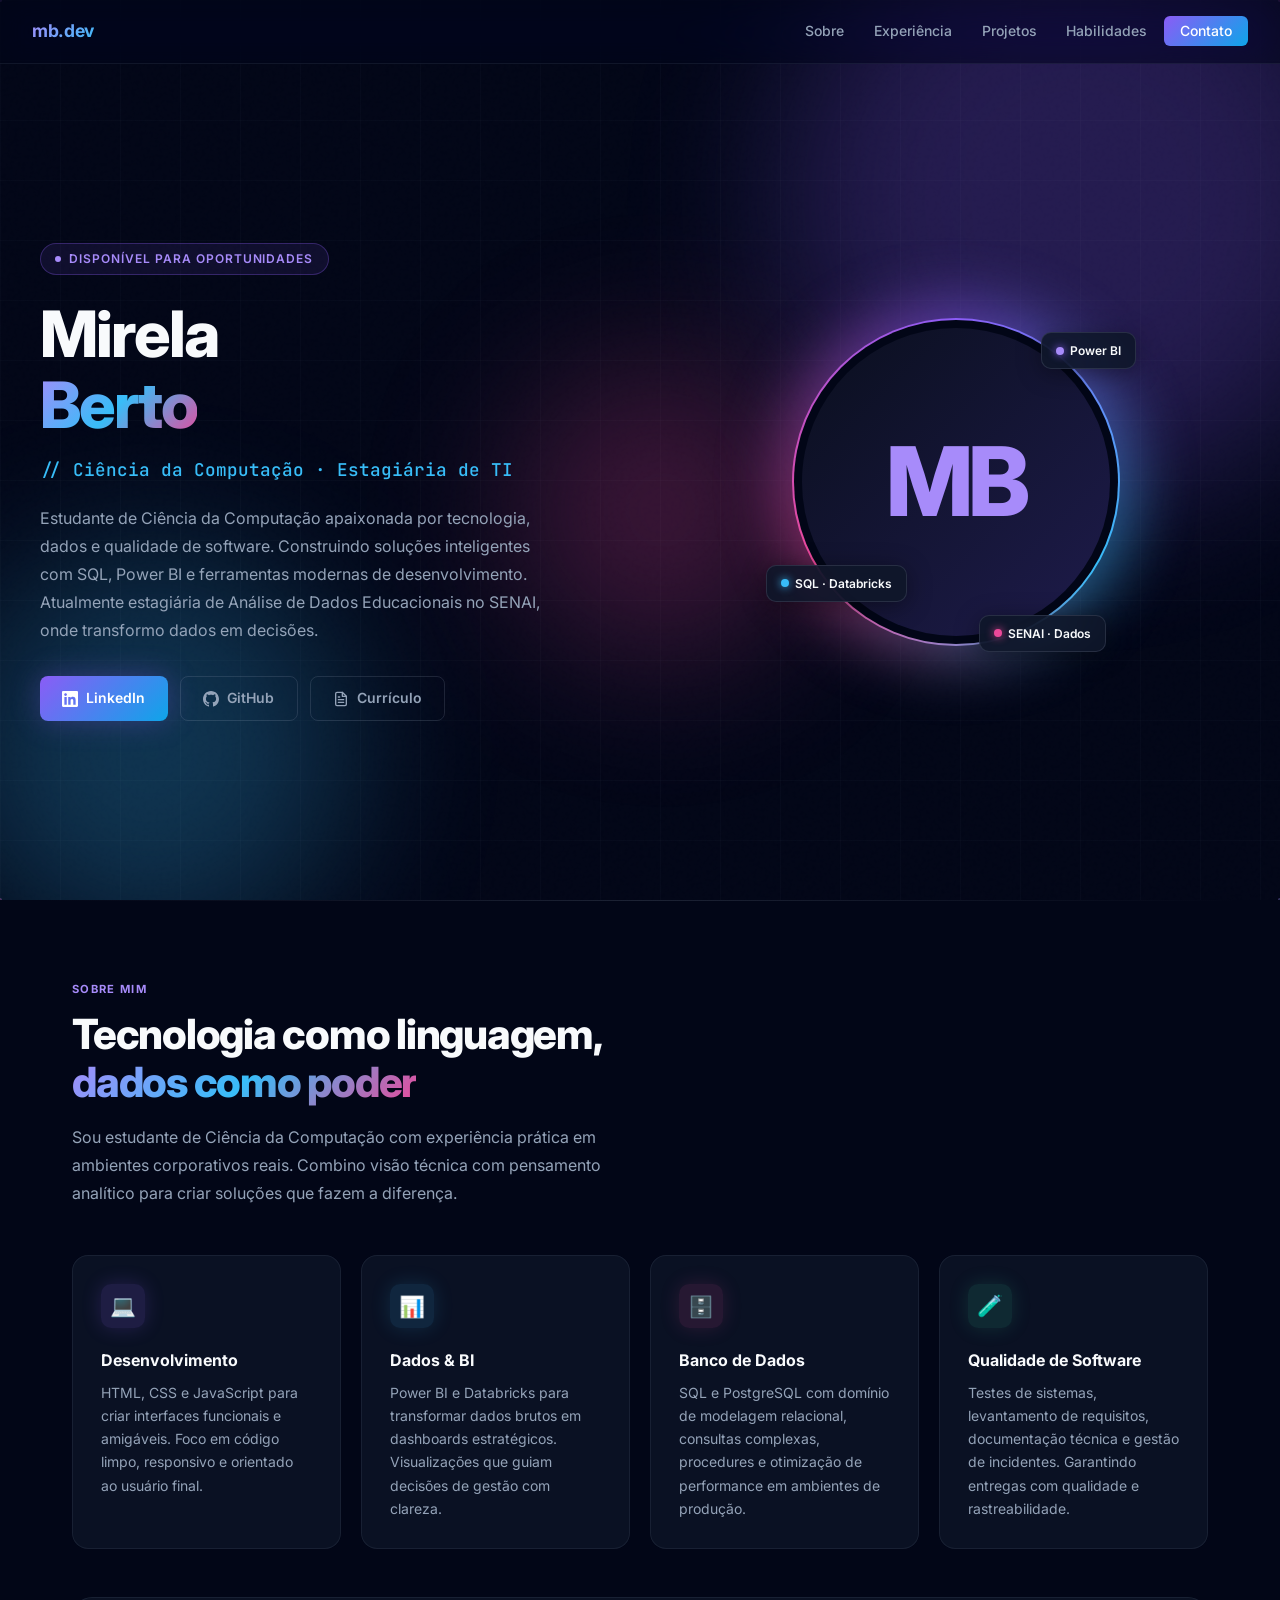
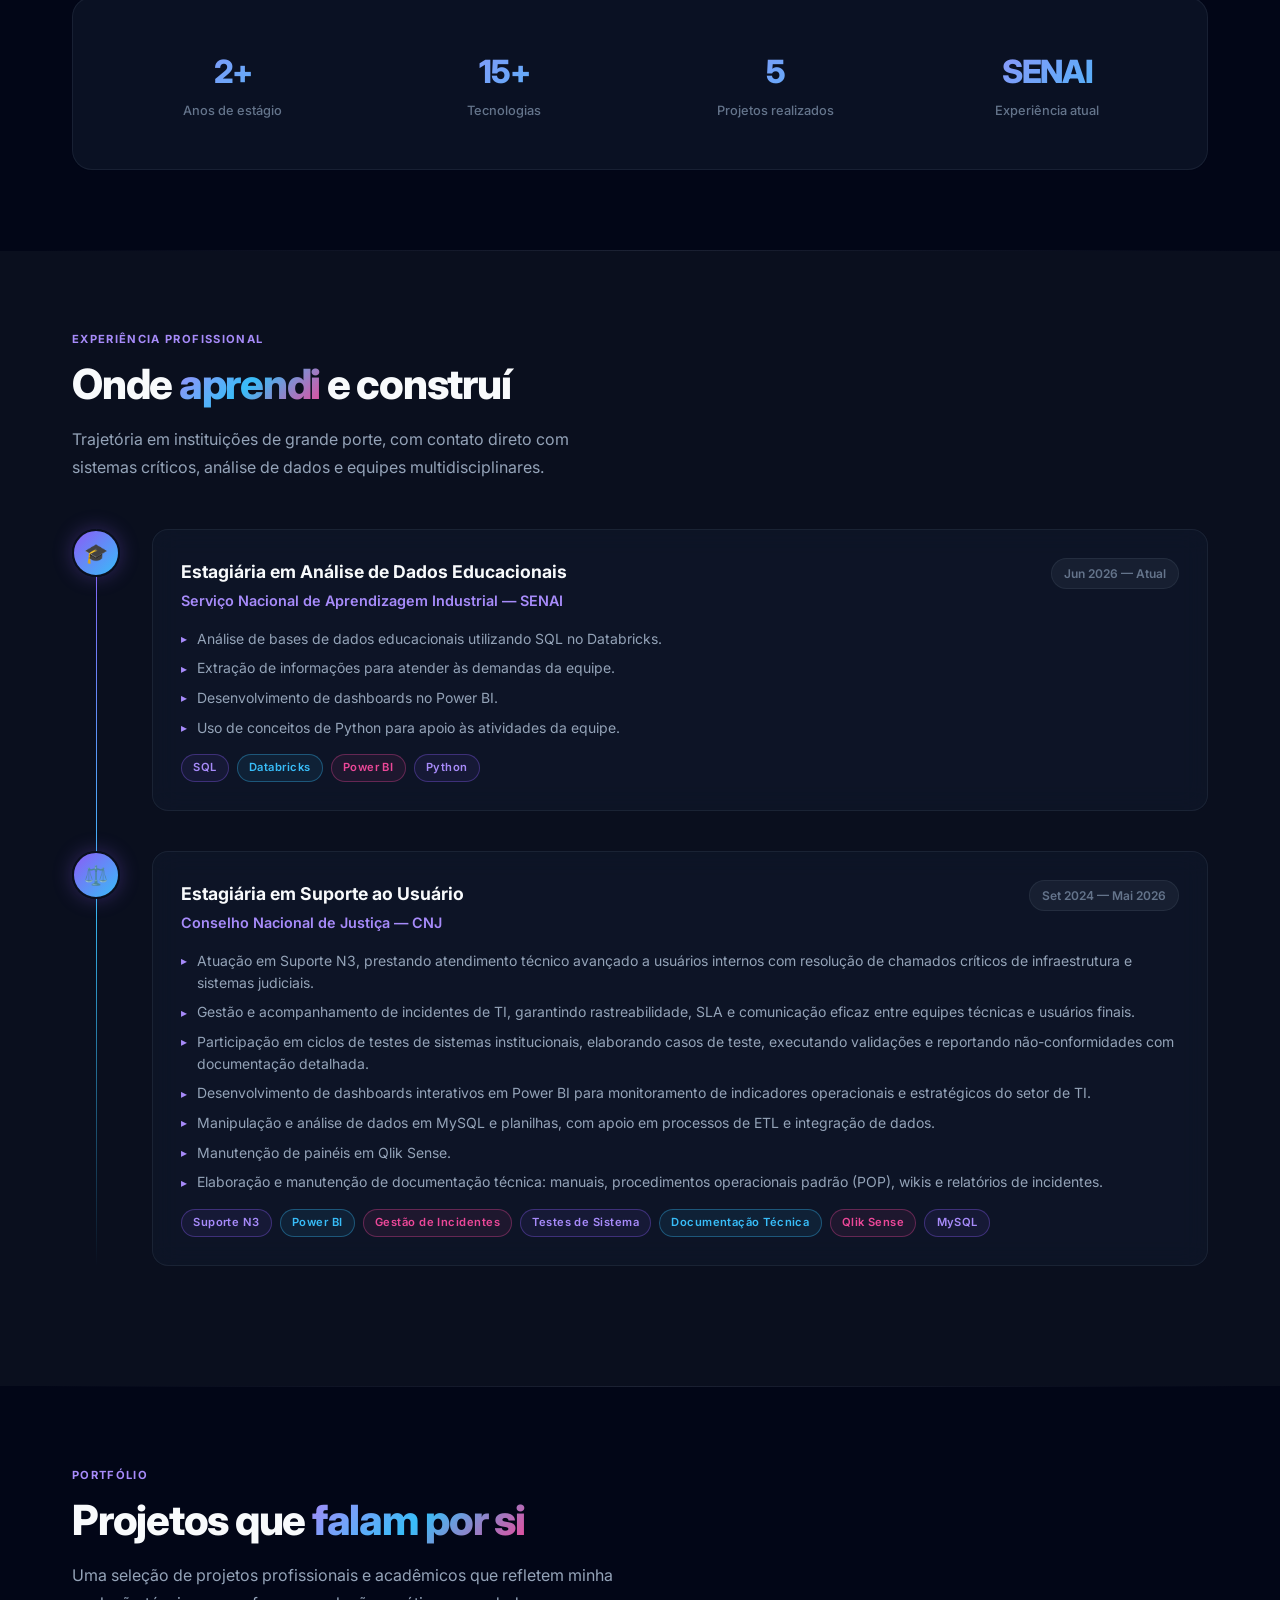
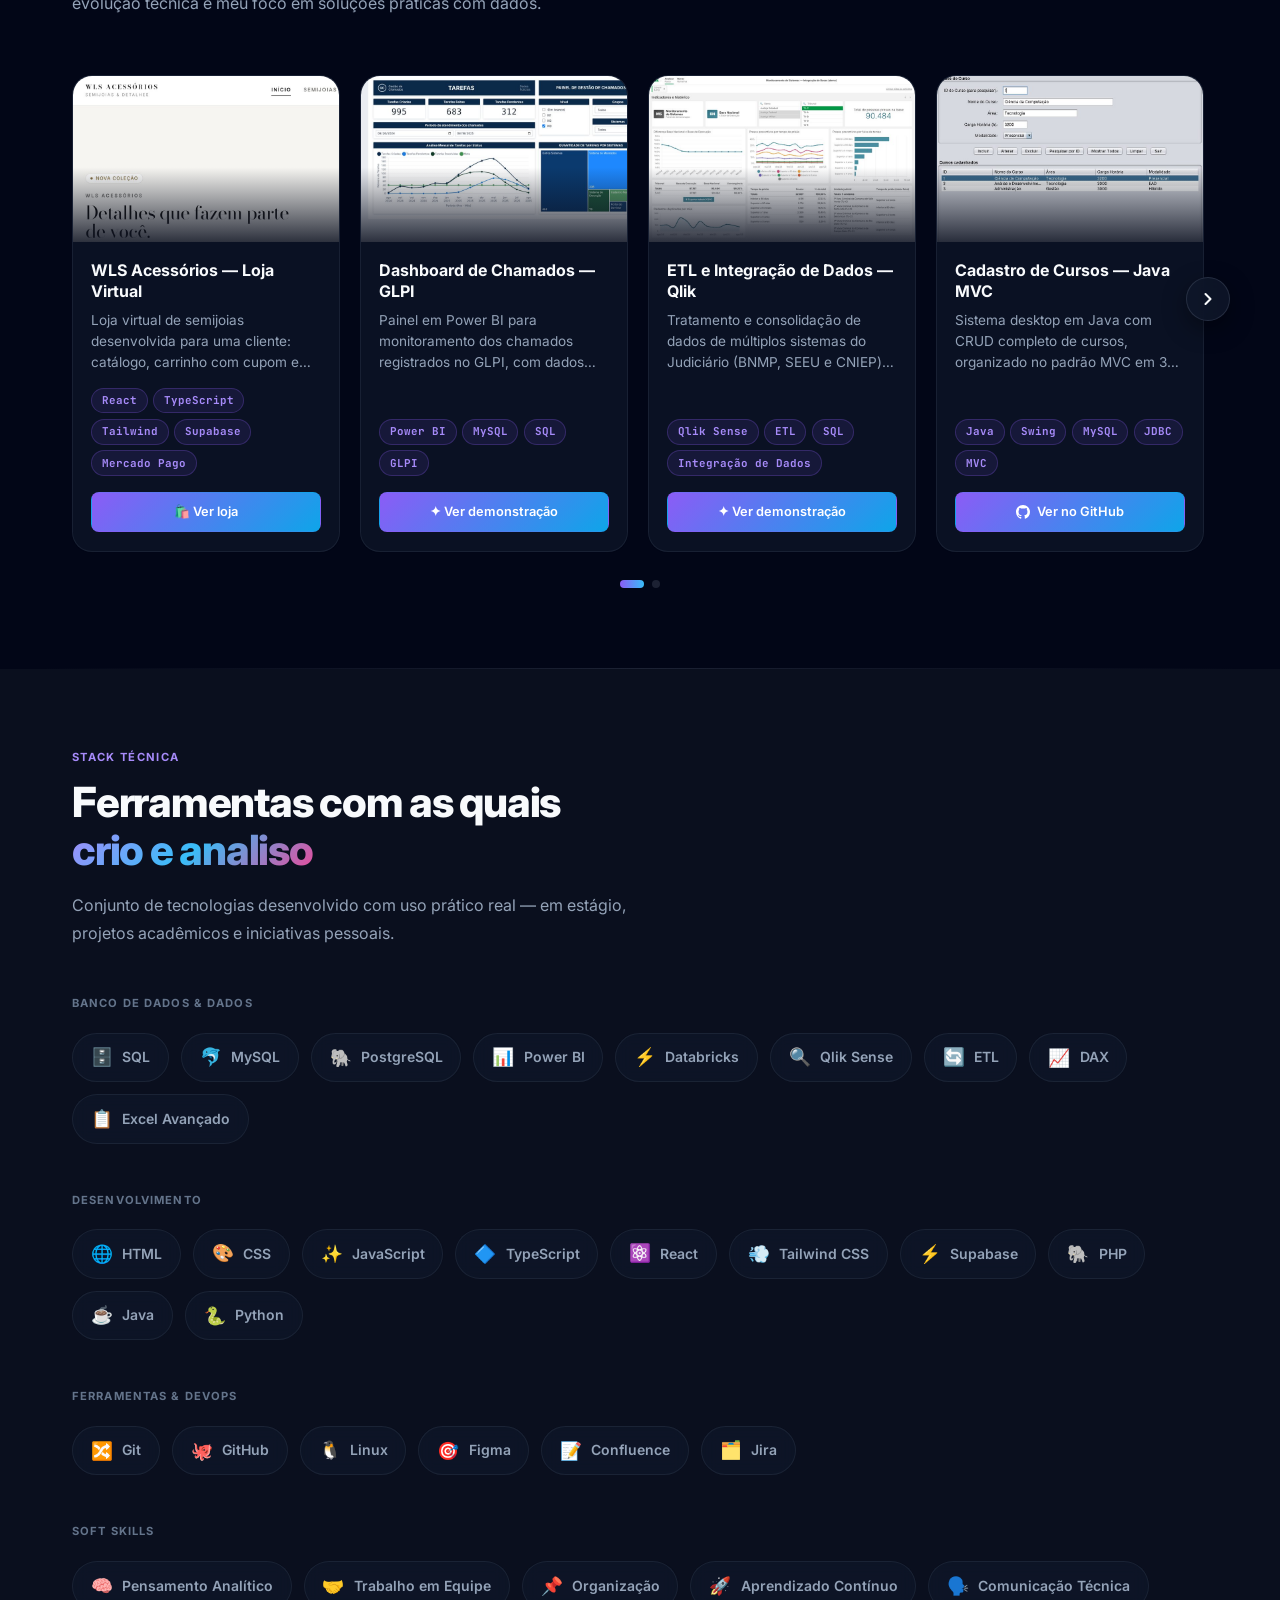
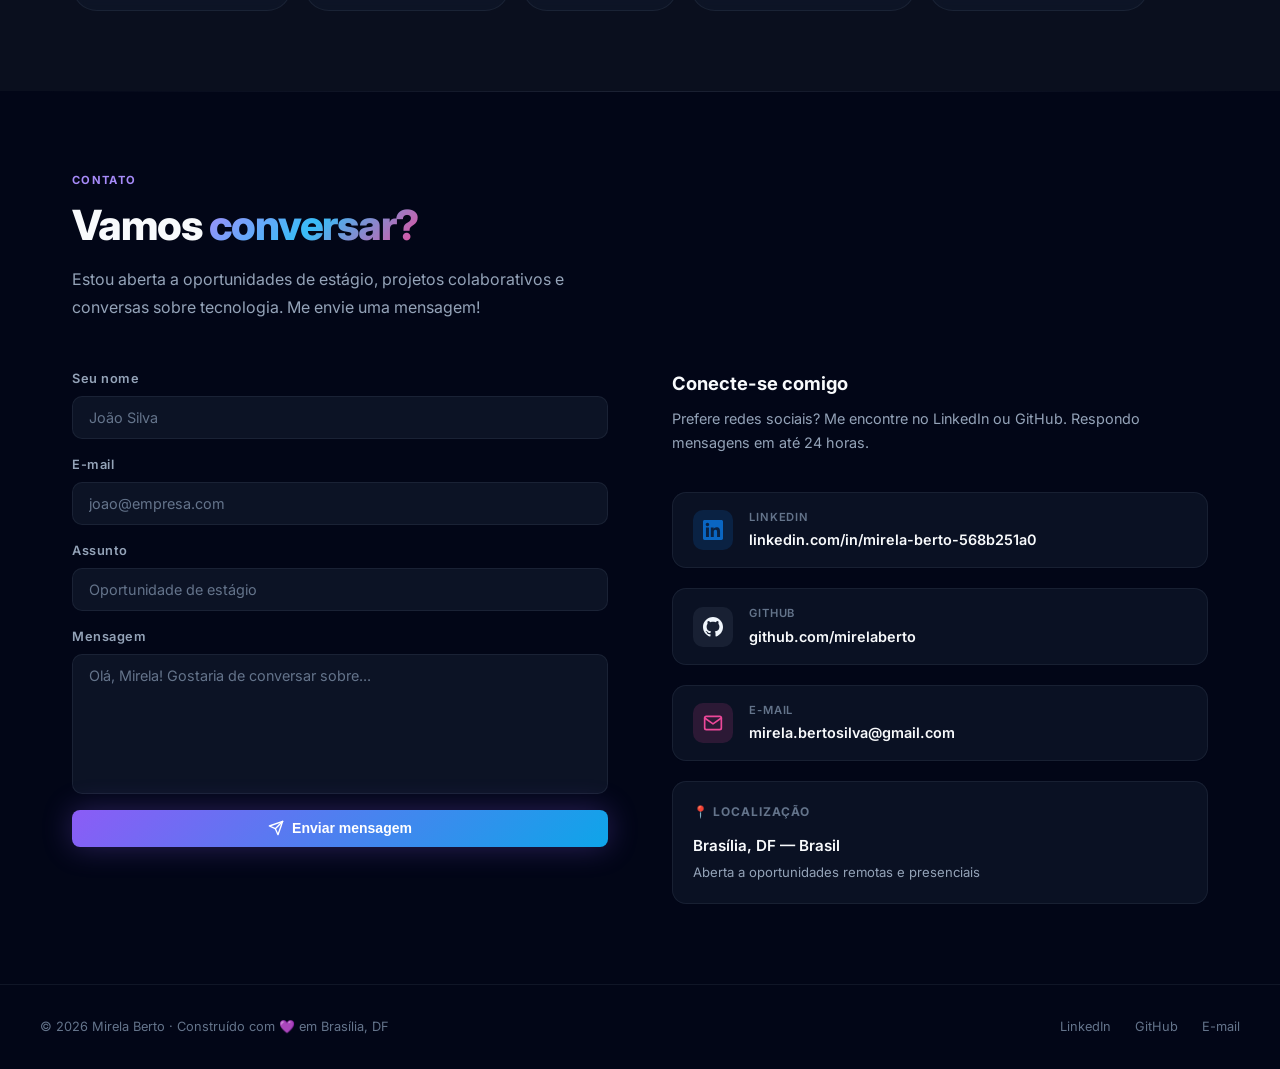
==== commit 033268c7: "content: card da WLS volta a dizer que a loja foi feita para uma cliente Co-Authored-By: Claude Opus" ====
--- a/index.html
+++ b/index.html
@@ -230,7 +230,7 @@
         </div>
         <div class="project-body">
           <h3 class="project-title">WLS Acessórios — Loja Virtual</h3>
-          <p class="project-desc" title="Loja virtual de semijoias: catálogo, carrinho com cupom e frete por CEP, cadastro e login, pagamento por Pix ou cartão (Mercado Pago) e painel administrativo de produtos, pedidos e cupons. Preço, frete e estoque são calculados no banco, com regras de acesso (RLS) no Supabase.">Loja virtual de semijoias: catálogo, carrinho com cupom e frete por CEP, cadastro e login, pagamento por Pix ou cartão (Mercado Pago) e painel administrativo de produtos, pedidos e cupons. Preço, frete e estoque são calculados no banco, com regras de acesso (RLS) no Supabase.</p>
+          <p class="project-desc" title="Loja virtual de semijoias desenvolvida para uma cliente: catálogo, carrinho com cupom e frete por CEP, cadastro e login, pagamento por Pix ou cartão (Mercado Pago) e painel administrativo de produtos, pedidos e cupons. Preço, frete e estoque são calculados no banco, com regras de acesso (RLS) no Supabase.">Loja virtual de semijoias desenvolvida para uma cliente: catálogo, carrinho com cupom e frete por CEP, cadastro e login, pagamento por Pix ou cartão (Mercado Pago) e painel administrativo de produtos, pedidos e cupons. Preço, frete e estoque são calculados no banco, com regras de acesso (RLS) no Supabase.</p>
           <div class="project-stack">
             <span class="stack-badge">React</span>
             <span class="stack-badge">TypeScript</span>
